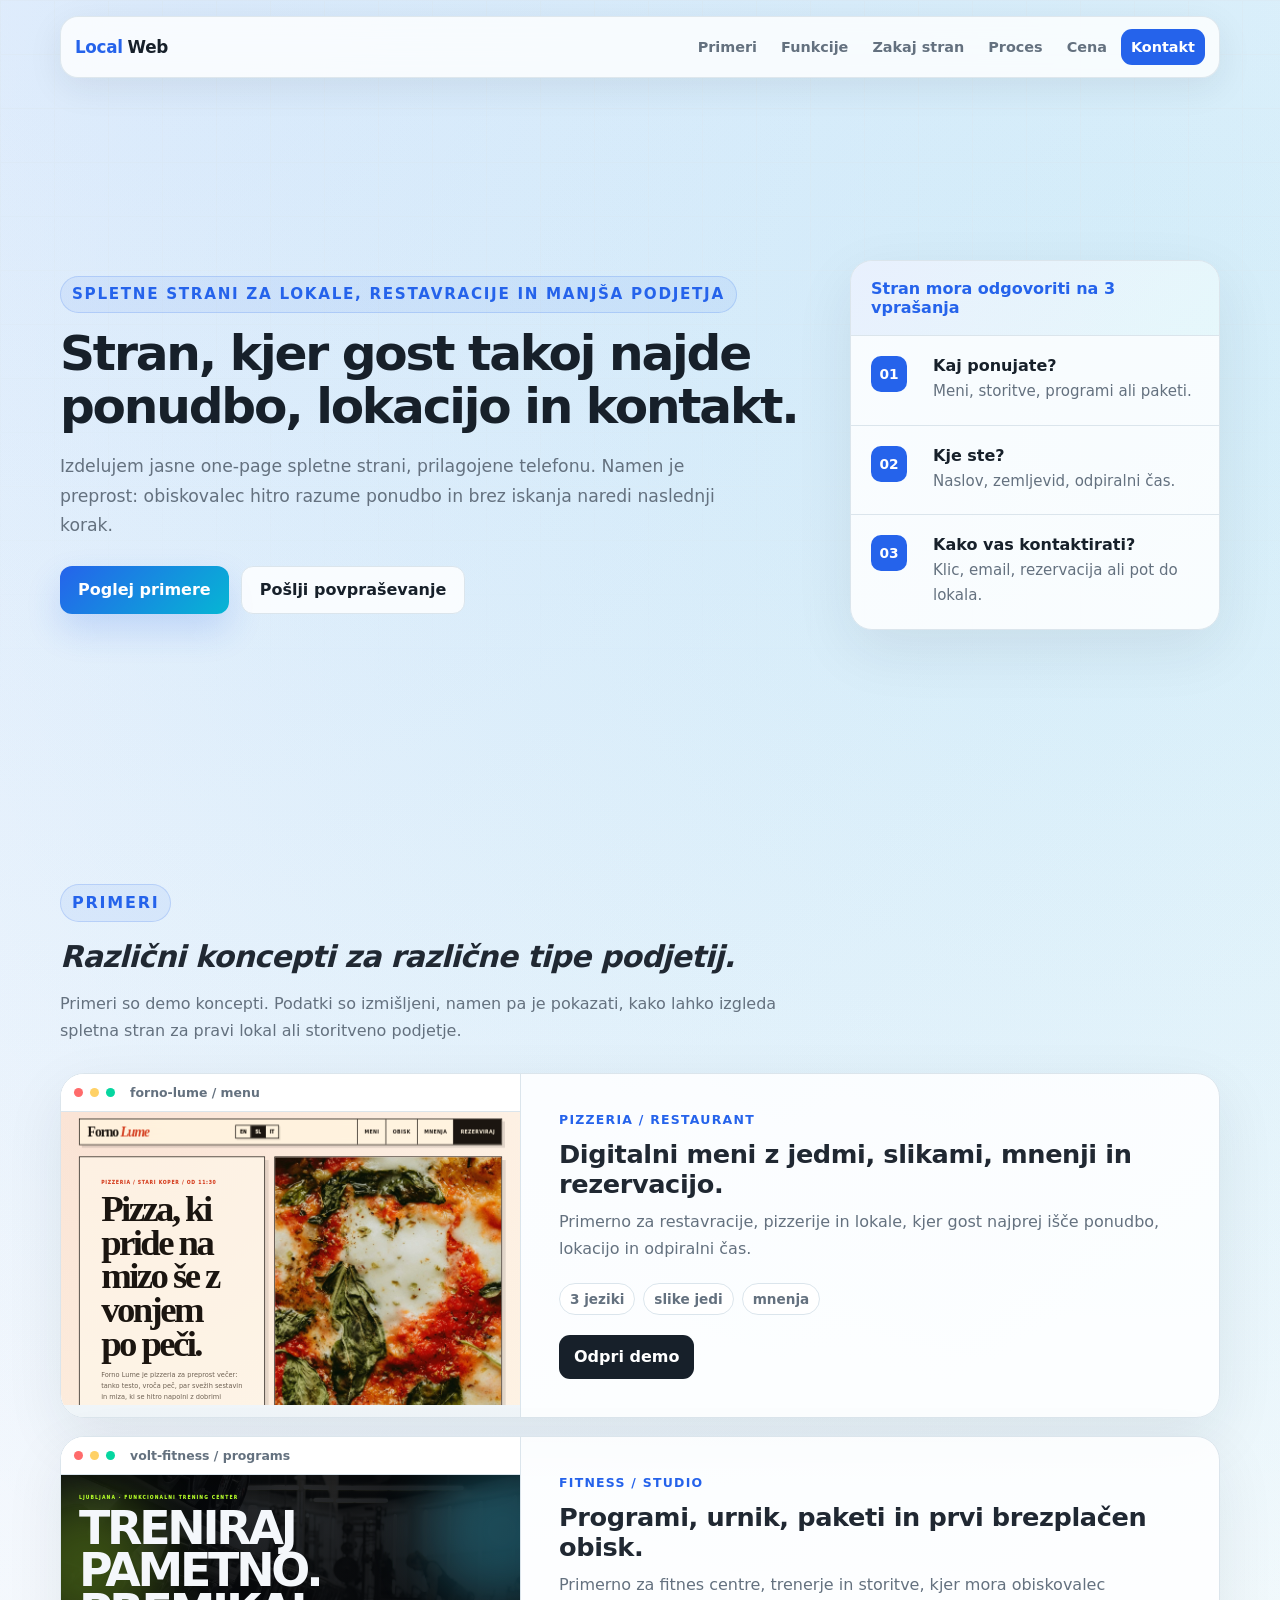
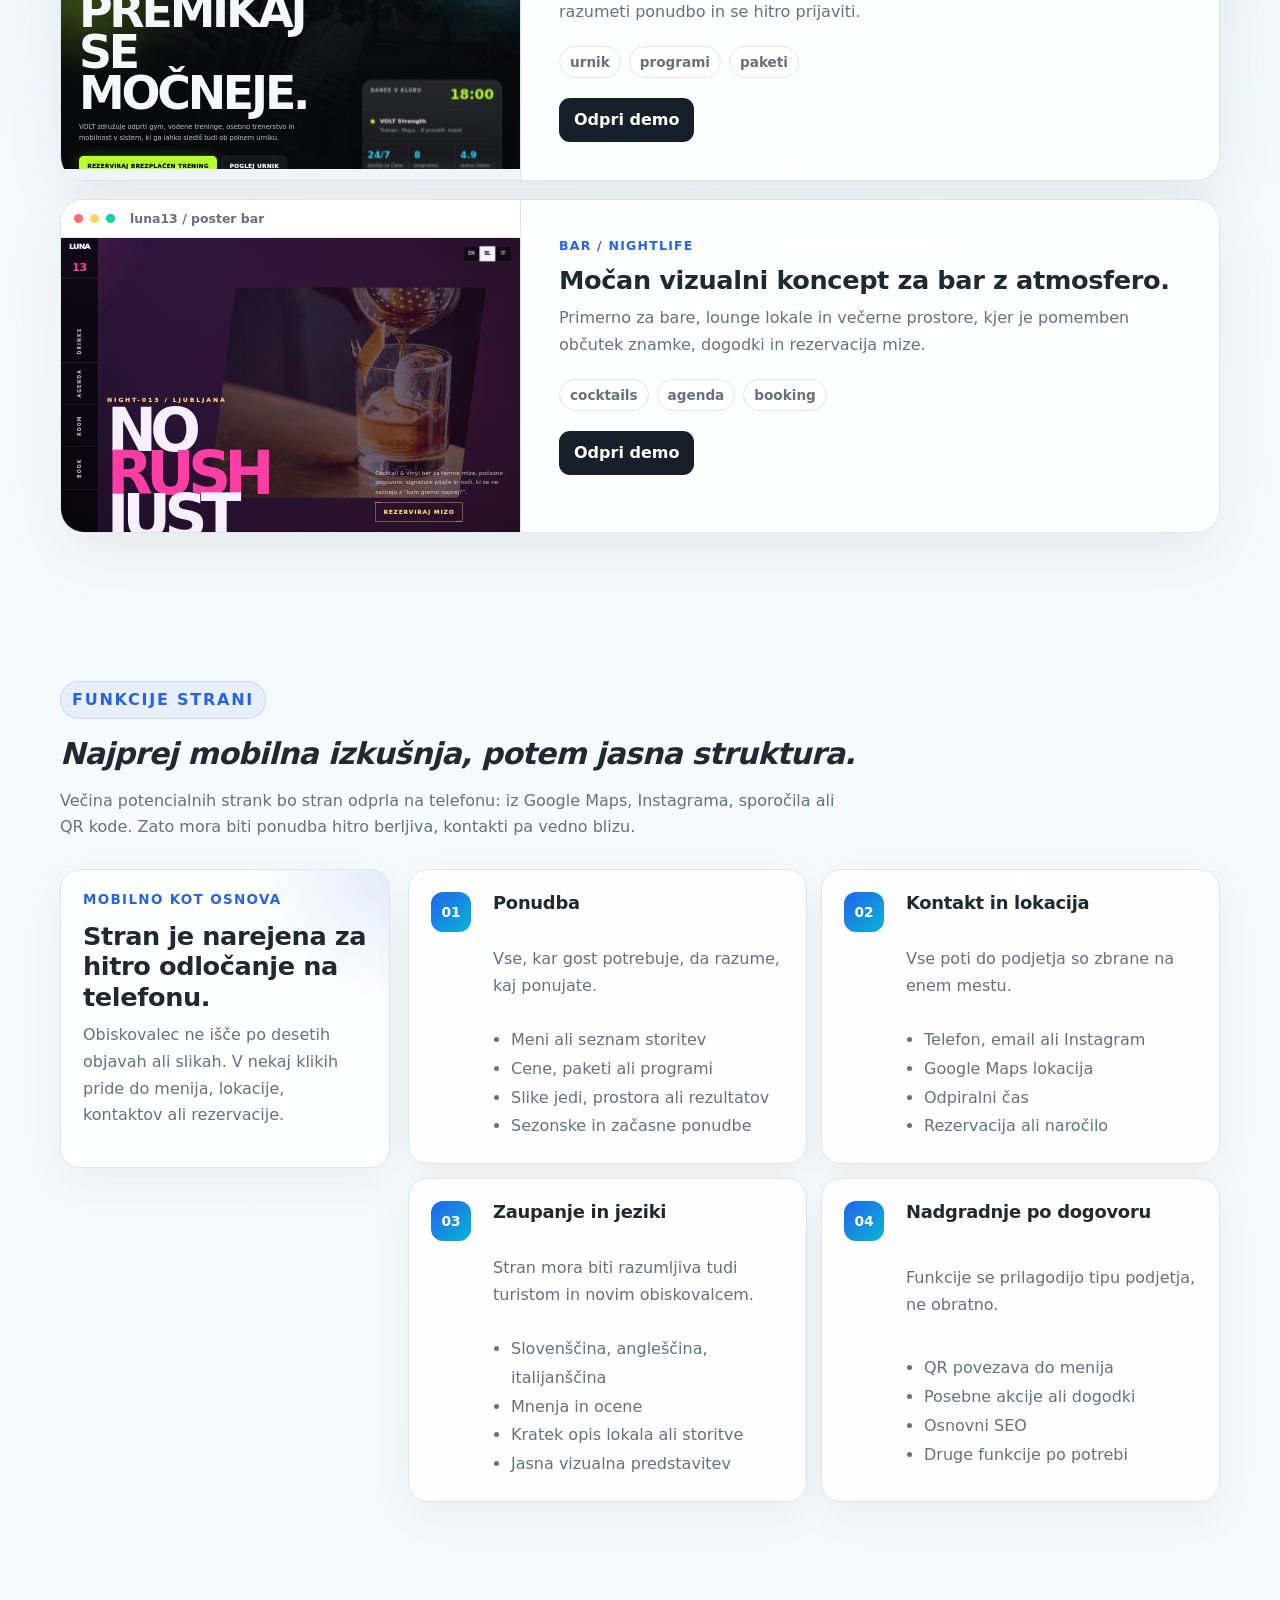
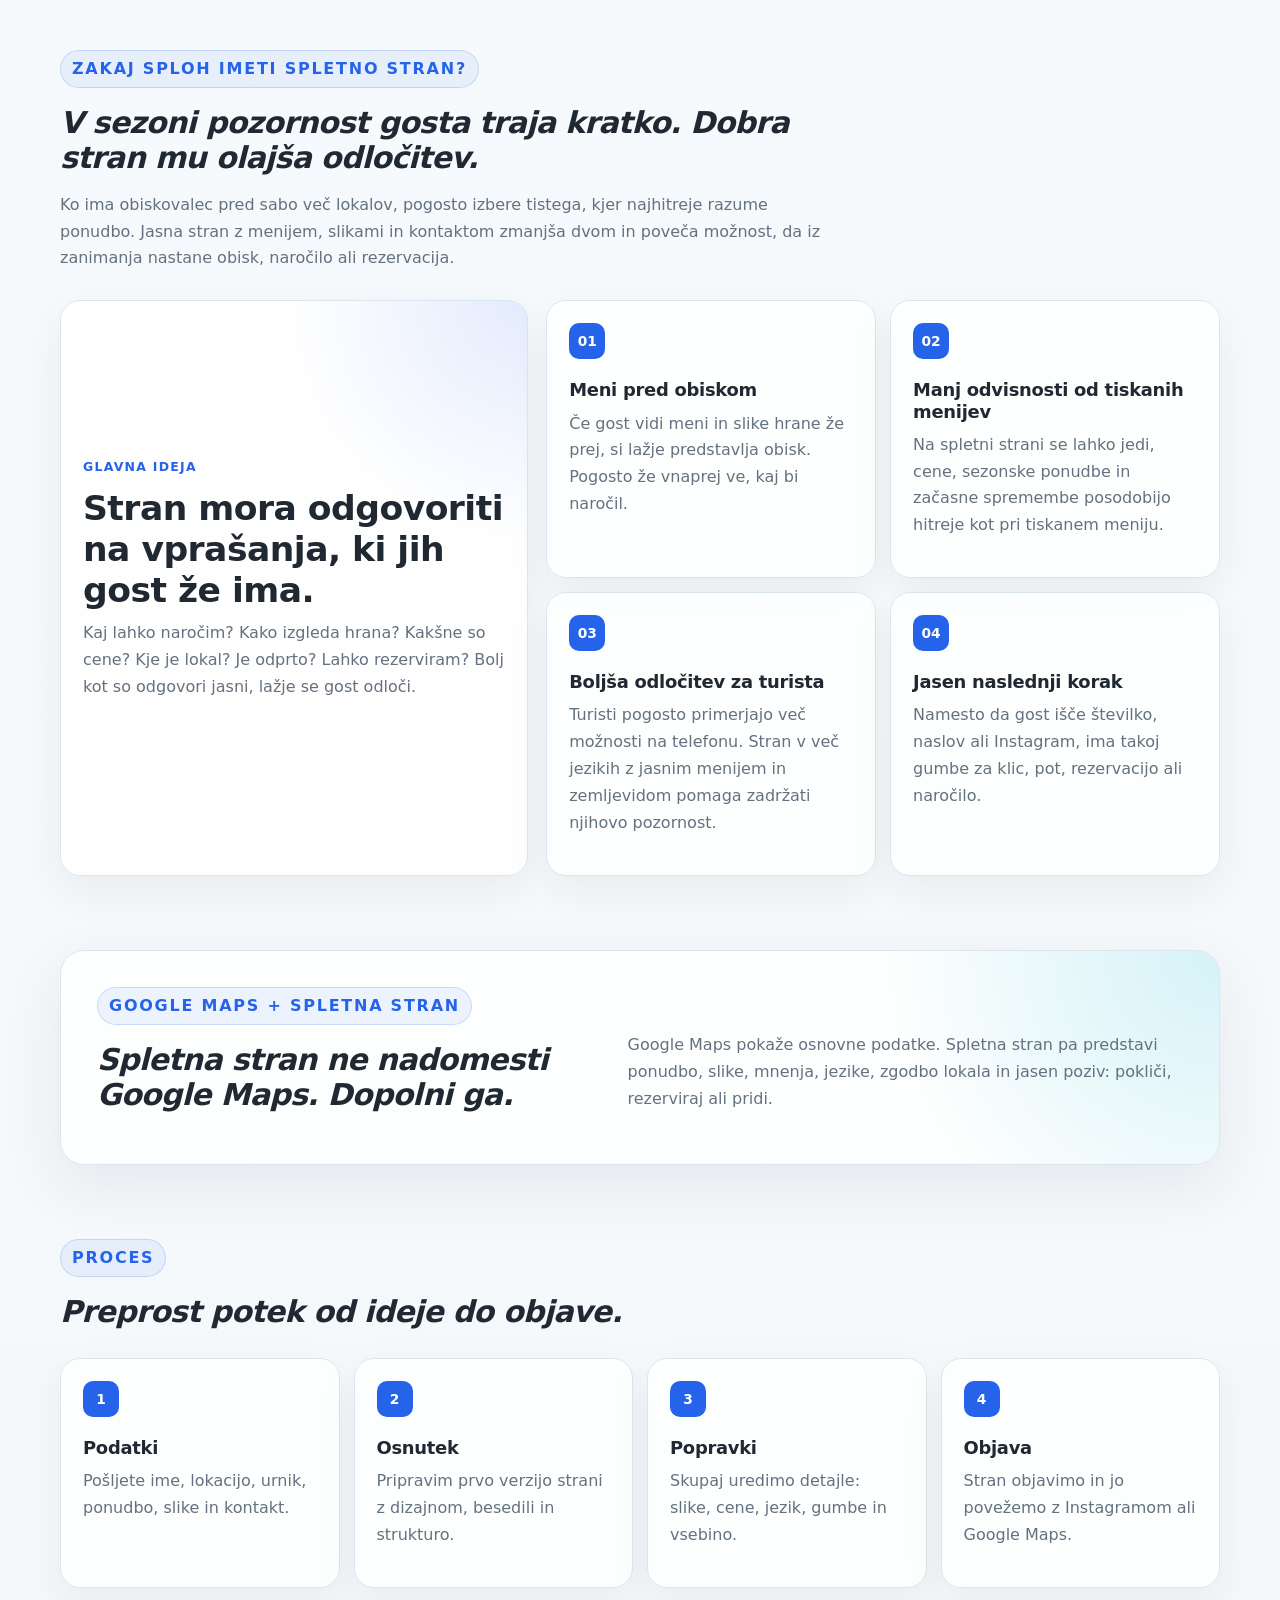
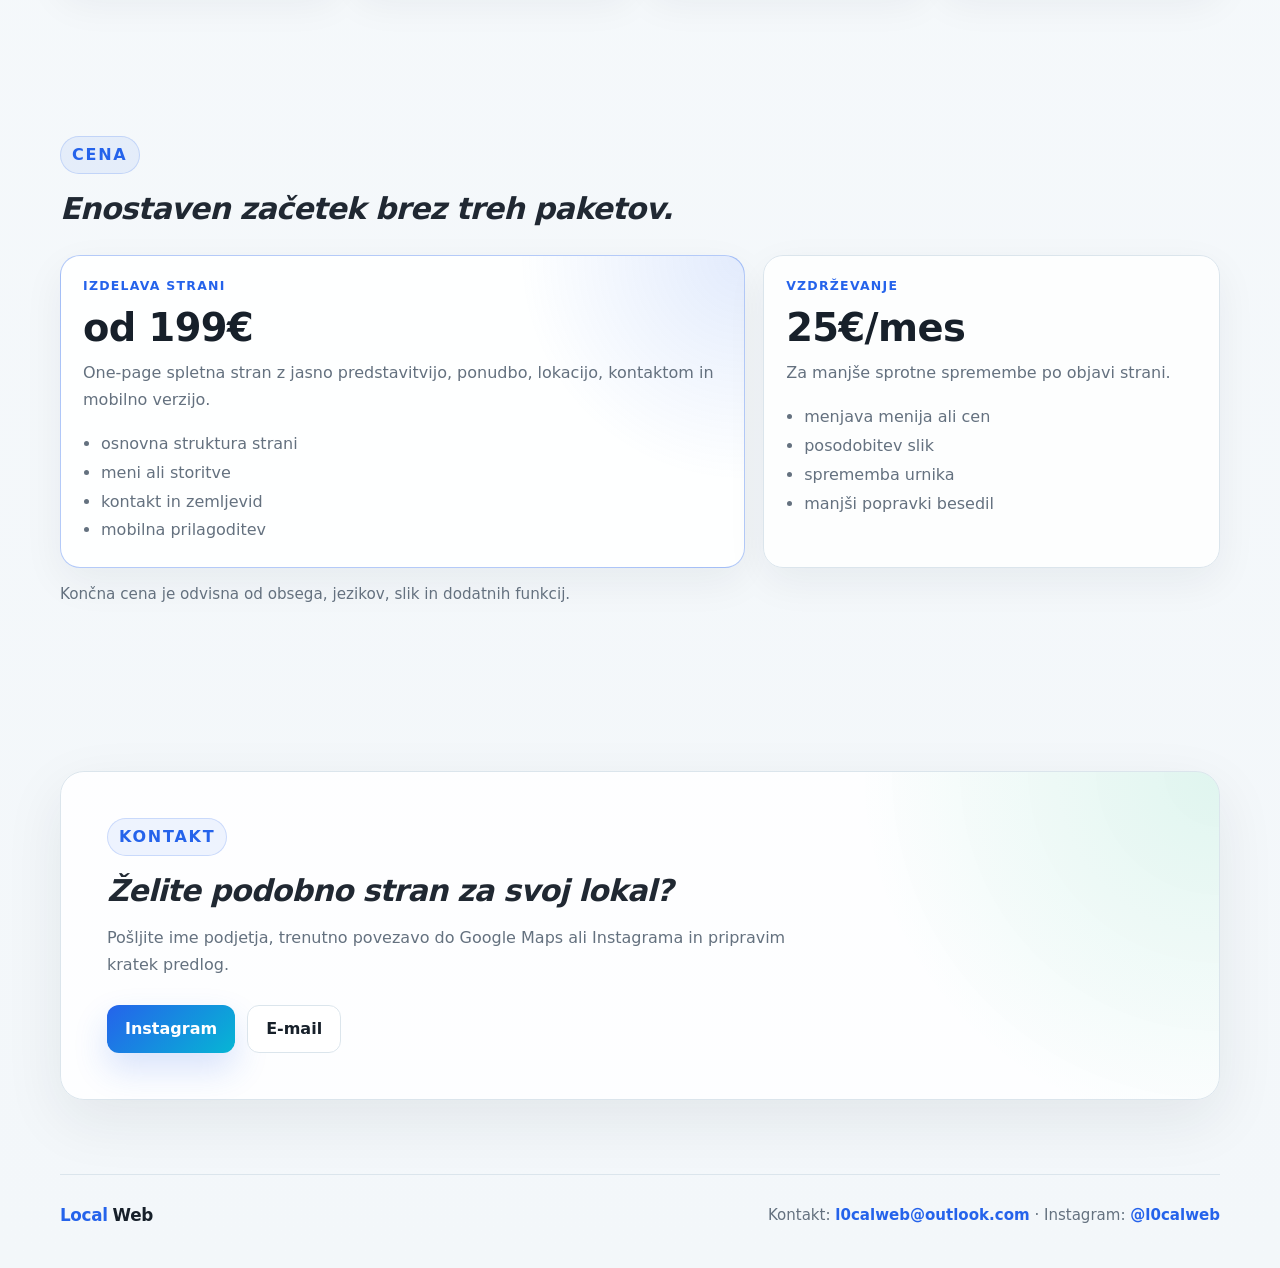
==== index.html @ fd5f601f "Add files via upload" ====
<!DOCTYPE html>
<!-- saved from url=(0113)file:///C:/Users/GANSOR-PC/Downloads/web_portfolio_mobile_preview_fix/web_portfolio_mobile_preview_fix/index.html -->
<html lang="sl"><head><meta http-equiv="Content-Type" content="text/html; charset=UTF-8">
  
  <meta name="viewport" content="width=device-width, initial-scale=1.0">
  <title>Spletne strani za lokale in manjša podjetja</title>
  <meta name="description" content="Jasne, mobilne in moderne spletne strani za lokale, restavracije, fitnes centre in manjša podjetja.">
  <meta name="theme-color" content="#f7fafc">
  <link rel="stylesheet" href="./index_files/styles.css">
</head>
<body>
  <div class="page-grid" aria-hidden="true"></div>

  <header class="header" id="top">
    <a class="logo" href="file:///C:/Users/GANSOR-PC/Downloads/web_portfolio_mobile_preview_fix/web_portfolio_mobile_preview_fix/index.html#top"><span>Local</span><strong>Web</strong></a>
    <button class="nav-toggle" aria-label="Odpri meni" aria-expanded="false"><span></span><span></span></button>
    <nav class="nav">
      <a href="file:///C:/Users/GANSOR-PC/Downloads/web_portfolio_mobile_preview_fix/web_portfolio_mobile_preview_fix/index.html#examples">Primeri</a>
      <a href="file:///C:/Users/GANSOR-PC/Downloads/web_portfolio_mobile_preview_fix/web_portfolio_mobile_preview_fix/index.html#features">Funkcije</a>
      <a href="file:///C:/Users/GANSOR-PC/Downloads/web_portfolio_mobile_preview_fix/web_portfolio_mobile_preview_fix/index.html#why">Zakaj stran</a>
      <a href="file:///C:/Users/GANSOR-PC/Downloads/web_portfolio_mobile_preview_fix/web_portfolio_mobile_preview_fix/index.html#process">Proces</a>
      <a href="file:///C:/Users/GANSOR-PC/Downloads/web_portfolio_mobile_preview_fix/web_portfolio_mobile_preview_fix/index.html#pricing">Cena</a>
      <a class="nav-button" href="file:///C:/Users/GANSOR-PC/Downloads/web_portfolio_mobile_preview_fix/web_portfolio_mobile_preview_fix/index.html#contact">Kontakt</a>
    </nav>
  </header>

  <main>
    <section class="hero section">
      <div class="hero-content reveal visible">
        <p class="label">Spletne strani za lokale, restavracije in manjša podjetja</p>
        <h1>Stran, kjer gost takoj najde ponudbo, lokacijo in kontakt.</h1>
        <p class="lead">Izdelujem jasne one-page spletne strani, prilagojene telefonu. Namen je preprost: obiskovalec hitro razume ponudbo in brez iskanja naredi naslednji korak.</p>
        <div class="hero-actions">
          <a class="button primary" href="file:///C:/Users/GANSOR-PC/Downloads/web_portfolio_mobile_preview_fix/web_portfolio_mobile_preview_fix/index.html#examples">Poglej primere</a>
          <a class="button secondary" href="file:///C:/Users/GANSOR-PC/Downloads/web_portfolio_mobile_preview_fix/web_portfolio_mobile_preview_fix/index.html#contact">Pošlji povpraševanje</a>
        </div>
      </div>

      <aside class="decision-card reveal visible">
        <div class="decision-head"><span>Stran mora odgovoriti na 3 vprašanja</span></div>
        <div class="decision-step"><b>01</b><div><strong>Kaj ponujate?</strong><p>Meni, storitve, programi ali paketi.</p></div></div>
        <div class="decision-step"><b>02</b><div><strong>Kje ste?</strong><p>Naslov, zemljevid, odpiralni čas.</p></div></div>
        <div class="decision-step"><b>03</b><div><strong>Kako vas kontaktirati?</strong><p>Klic, email, rezervacija ali pot do lokala.</p></div></div>
      </aside>
    </section>

    

    <section class="section examples" id="examples">
      <div class="section-heading reveal visible">
        <p class="label">Primeri</p>
        <h2>Različni koncepti za različne tipe podjetij.</h2>
        <p>Primeri so demo koncepti. Podatki so izmišljeni, namen pa je pokazati, kako lahko izgleda spletna stran za pravi lokal ali storitveno podjetje.</p>
      </div>
      <div class="cards">
        <article class="project-card reveal visible">
          <div class="project-preview live-preview">
            <div class="preview-toolbar">
              <span></span><span></span><span></span>
              <small>forno-lume / menu</small>
            </div>
            <div class="preview-canvas" data-preview-offset="0" style="--preview-scale: 0.35859375; --preview-height: 293.76px; --preview-offset: 0px;">
              <iframe src="./index_files/index.html" title="Forno Lume preview" loading="lazy"></iframe>
            </div>
            <a class="preview-open" href="file:///C:/Users/GANSOR-PC/Downloads/web_portfolio_mobile_preview_fix/web_portfolio_mobile_preview_fix/forno-lume/index.html" target="_blank" rel="noreferrer" aria-label="Odpri Forno Lume demo"></a>
          </div>
          <div class="project-body"><span class="project-type">Pizzeria / restaurant</span><h3>Digitalni meni z jedmi, slikami, mnenji in rezervacijo.</h3><p>Primerno za restavracije, pizzerije in lokale, kjer gost najprej išče ponudbo, lokacijo in odpiralni čas.</p><div class="chips"><span>3 jeziki</span><span>slike jedi</span><span>mnenja</span></div><a href="file:///C:/Users/GANSOR-PC/Downloads/web_portfolio_mobile_preview_fix/web_portfolio_mobile_preview_fix/forno-lume/index.html" target="_blank" rel="noreferrer">Odpri demo</a></div>
        </article>
        <article class="project-card reveal visible">
          <div class="project-preview live-preview">
            <div class="preview-toolbar">
              <span></span><span></span><span></span>
              <small>volt-fitness / programs</small>
            </div>
            <div class="preview-canvas" data-preview-offset="-34" style="--preview-scale: 0.35859375; --preview-height: 293.76px; --preview-offset: -34px;">
              <iframe src="./index_files/index(1).html" title="VOLT Fitness preview" loading="lazy"></iframe>
            </div>
            <a class="preview-open" href="file:///C:/Users/GANSOR-PC/Downloads/web_portfolio_mobile_preview_fix/web_portfolio_mobile_preview_fix/volt-fitness/index.html" target="_blank" rel="noreferrer" aria-label="Odpri VOLT Fitness demo"></a>
          </div>
          <div class="project-body"><span class="project-type">Fitness / studio</span><h3>Programi, urnik, paketi in prvi brezplačen obisk.</h3><p>Primerno za fitnes centre, trenerje in storitve, kjer mora obiskovalec razumeti ponudbo in se hitro prijaviti.</p><div class="chips"><span>urnik</span><span>programi</span><span>paketi</span></div><a href="file:///C:/Users/GANSOR-PC/Downloads/web_portfolio_mobile_preview_fix/web_portfolio_mobile_preview_fix/volt-fitness/index.html" target="_blank" rel="noreferrer">Odpri demo</a></div>
        </article>
        <article class="project-card reveal visible">
          <div class="project-preview live-preview">
            <div class="preview-toolbar">
              <span></span><span></span><span></span>
              <small>luna13 / poster bar</small>
            </div>
            <div class="preview-canvas" data-preview-offset="0" style="--preview-scale: 0.35859375; --preview-height: 293.76px; --preview-offset: 0px;">
              <iframe src="./index_files/index(2).html" title="LUNA 13 preview" loading="lazy"></iframe>
            </div>
            <a class="preview-open" href="file:///C:/Users/GANSOR-PC/Downloads/web_portfolio_mobile_preview_fix/web_portfolio_mobile_preview_fix/luna13/index.html" target="_blank" rel="noreferrer" aria-label="Odpri LUNA 13 demo"></a>
          </div>
          <div class="project-body"><span class="project-type">Bar / nightlife</span><h3>Močan vizualni koncept za bar z atmosfero.</h3><p>Primerno za bare, lounge lokale in večerne prostore, kjer je pomemben občutek znamke, dogodki in rezervacija mize.</p><div class="chips"><span>cocktails</span><span>agenda</span><span>booking</span></div><a href="file:///C:/Users/GANSOR-PC/Downloads/web_portfolio_mobile_preview_fix/web_portfolio_mobile_preview_fix/luna13/index.html" target="_blank" rel="noreferrer">Odpri demo</a></div>
        </article>
      </div>
    </section>

    <section class="section features" id="features">
      <div class="section-heading reveal visible">
        <p class="label">Funkcije strani</p>
        <h2>Najprej mobilna izkušnja, potem jasna struktura.</h2>
        <p>Večina potencialnih strank bo stran odprla na telefonu: iz Google Maps, Instagrama, sporočila ali QR kode. Zato mora biti ponudba hitro berljiva, kontakti pa vedno blizu.</p>
      </div>

      <div class="feature-system">
        <article class="feature-intro reveal visible">
          <span>Mobilno kot osnova</span>
          <h3>Stran je narejena za hitro odločanje na telefonu.</h3>
          <p>Obiskovalec ne išče po desetih objavah ali slikah. V nekaj klikih pride do menija, lokacije, kontaktov ali rezervacije.</p>
        </article>

        <div class="feature-groups">
          <article class="feature-group reveal visible">
            <div class="feature-icon">01</div>
            <h3>Ponudba</h3>
            <p>Vse, kar gost potrebuje, da razume, kaj ponujate.</p>
            <ul>
              <li>Meni ali seznam storitev</li>
              <li>Cene, paketi ali programi</li>
              <li>Slike jedi, prostora ali rezultatov</li>
              <li>Sezonske in začasne ponudbe</li>
            </ul>
          </article>

          <article class="feature-group reveal visible">
            <div class="feature-icon">02</div>
            <h3>Kontakt in lokacija</h3>
            <p>Vse poti do podjetja so zbrane na enem mestu.</p>
            <ul>
              <li>Telefon, email ali Instagram</li>
              <li>Google Maps lokacija</li>
              <li>Odpiralni čas</li>
              <li>Rezervacija ali naročilo</li>
            </ul>
          </article>

          <article class="feature-group reveal visible">
            <div class="feature-icon">03</div>
            <h3>Zaupanje in jeziki</h3>
            <p>Stran mora biti razumljiva tudi turistom in novim obiskovalcem.</p>
            <ul>
              <li>Slovenščina, angleščina, italijanščina</li>
              <li>Mnenja in ocene</li>
              <li>Kratek opis lokala ali storitve</li>
              <li>Jasna vizualna predstavitev</li>
            </ul>
          </article>

          <article class="feature-group reveal visible">
            <div class="feature-icon">04</div>
            <h3>Nadgradnje po dogovoru</h3>
            <p>Funkcije se prilagodijo tipu podjetja, ne obratno.</p>
            <ul>
              <li>QR povezava do menija</li>
              <li>Posebne akcije ali dogodki</li>
              <li>Osnovni SEO</li>
              <li>Druge funkcije po potrebi</li>
            </ul>
          </article>
        </div>
      </div>
    </section>

    <section class="section why" id="why">
      <div class="section-heading reveal visible">
        <p class="label">Zakaj sploh imeti spletno stran?</p>
        <h2>V sezoni pozornost gosta traja kratko. Dobra stran mu olajša odločitev.</h2>
        <p>Ko ima obiskovalec pred sabo več lokalov, pogosto izbere tistega, kjer najhitreje razume ponudbo. Jasna stran z menijem, slikami in kontaktom zmanjša dvom in poveča možnost, da iz zanimanja nastane obisk, naročilo ali rezervacija.</p>
      </div>
      <div class="why-layout">
        <article class="why-main reveal visible"><span>Glavna ideja</span><h3>Stran mora odgovoriti na vprašanja, ki jih gost že ima.</h3><p>Kaj lahko naročim? Kako izgleda hrana? Kakšne so cene? Kje je lokal? Je odprto? Lahko rezerviram? Bolj kot so odgovori jasni, lažje se gost odloči.</p></article>
        <div class="why-points">
          <article class="reveal visible"><strong>01</strong><h3>Meni pred obiskom</h3><p>Če gost vidi meni in slike hrane že prej, si lažje predstavlja obisk. Pogosto že vnaprej ve, kaj bi naročil.</p></article>
          <article class="reveal visible"><strong>02</strong><h3>Manj odvisnosti od tiskanih menijev</h3><p>Na spletni strani se lahko jedi, cene, sezonske ponudbe in začasne spremembe posodobijo hitreje kot pri tiskanem meniju.</p></article>
          <article class="reveal visible"><strong>03</strong><h3>Boljša odločitev za turista</h3><p>Turisti pogosto primerjajo več možnosti na telefonu. Stran v več jezikih z jasnim menijem in zemljevidom pomaga zadržati njihovo pozornost.</p></article>
          <article class="reveal visible"><strong>04</strong><h3>Jasen naslednji korak</h3><p>Namesto da gost išče številko, naslov ali Instagram, ima takoj gumbe za klic, pot, rezervacijo ali naročilo.</p></article>
        </div>
      </div>
    </section>

    <section class="section compare reveal visible">
      <div><p class="label">Google Maps + spletna stran</p><h2>Spletna stran ne nadomesti Google Maps. Dopolni ga.</h2></div>
      <p>Google Maps pokaže osnovne podatke. Spletna stran pa predstavi ponudbo, slike, mnenja, jezike, zgodbo lokala in jasen poziv: pokliči, rezerviraj ali pridi.</p>
    </section>

    <section class="section process" id="process">
      <div class="section-heading reveal visible"><p class="label">Proces</p><h2>Preprost potek od ideje do objave.</h2></div>
      <div class="timeline">
        <div class="reveal visible"><strong>1</strong><h3>Podatki</h3><p>Pošljete ime, lokacijo, urnik, ponudbo, slike in kontakt.</p></div>
        <div class="reveal visible"><strong>2</strong><h3>Osnutek</h3><p>Pripravim prvo verzijo strani z dizajnom, besedili in strukturo.</p></div>
        <div class="reveal visible"><strong>3</strong><h3>Popravki</h3><p>Skupaj uredimo detajle: slike, cene, jezik, gumbe in vsebino.</p></div>
        <div class="reveal visible"><strong>4</strong><h3>Objava</h3><p>Stran objavimo in jo povežemo z Instagramom ali Google Maps.</p></div>
      </div>
    </section>

    <section class="section pricing" id="pricing">
      <div class="section-heading reveal visible"><p class="label">Cena</p><h2>Enostaven začetek brez treh paketov.</h2></div>
      <div class="pricing-grid pricing-two">
        <article class="featured reveal visible">
          <span>Izdelava strani</span>
          <h3>od 199€</h3>
          <p>One-page spletna stran z jasno predstavitvijo, ponudbo, lokacijo, kontaktom in mobilno verzijo.</p>
          <ul><li>osnovna struktura strani</li><li>meni ali storitve</li><li>kontakt in zemljevid</li><li>mobilna prilagoditev</li></ul>
        </article>
        <article class="reveal visible">
          <span>Vzdrževanje</span>
          <h3>25€/mes</h3>
          <p>Za manjše sprotne spremembe po objavi strani.</p>
          <ul><li>menjava menija ali cen</li><li>posodobitev slik</li><li>sprememba urnika</li><li>manjši popravki besedil</li></ul>
        </article>
      </div>
      <p class="note reveal visible">Končna cena je odvisna od obsega, jezikov, slik in dodatnih funkcij.</p>
    </section>

    <section class="section contact" id="contact">
      <div class="contact-box reveal visible">
        <p class="label">Kontakt</p>
        <h2>Želite podobno stran za svoj lokal?</h2>
        <p>Pošljite ime podjetja, trenutno povezavo do Google Maps ali Instagrama in pripravim kratek predlog.</p>
        <div class="contact-actions">
          <a class="button primary" href="https://www.instagram.com/l0calweb/" target="_blank" rel="noreferrer">Instagram</a>
          <a class="button secondary" href="mailto:l0calweb@outlook.com">E-mail</a>
        </div>
      </div>
    </section>
  </main>

  <footer class="footer section">
    <a class="logo" href="file:///C:/Users/GANSOR-PC/Downloads/web_portfolio_mobile_preview_fix/web_portfolio_mobile_preview_fix/index.html#top"><span>Local</span><strong>Web</strong></a>
    <p>Kontakt: <a href="mailto:l0calweb@outlook.com">l0calweb@outlook.com</a> · Instagram: <a href="https://www.instagram.com/l0calweb/" target="_blank" rel="noreferrer">@l0calweb</a></p>
  </footer>

  <script src="./index_files/script.js"></script>


</body></html>
---- index_files/styles.css ----
:root{--bg:#f7fafc;--surface:#fff;--surface-2:#eef4f8;--text:#17202a;--muted:#64717f;--line:#dbe5ec;--blue:#2563eb;--cyan:#06b6d4;--green:#10b981;--shadow:0 20px 60px rgba(22,36,50,.08);--max:1160px;--page:min(calc(100% - 40px),var(--max))}*{box-sizing:border-box}html{scroll-behavior:smooth;overflow-x:hidden}body{margin:0;color:var(--text);background:radial-gradient(circle at 15% 0%,rgba(37,99,235,.10),transparent 32%),radial-gradient(circle at 90% 6%,rgba(6,182,212,.12),transparent 28%),linear-gradient(180deg,#f9fcff 0%,var(--bg) 48%,#f3f7fa 100%);font-family:Inter,ui-sans-serif,system-ui,-apple-system,BlinkMacSystemFont,"Segoe UI",sans-serif;overflow-x:hidden}body.menu-open{overflow:hidden}a{color:inherit;text-decoration:none}button{font:inherit}.page-grid{position:fixed;inset:0;z-index:-2;opacity:.34;pointer-events:none;background-image:linear-gradient(var(--line) 1px,transparent 1px),linear-gradient(90deg,var(--line) 1px,transparent 1px);background-size:54px 54px;mask-image:linear-gradient(180deg,#000,transparent 78%)}.section{width:var(--page);margin-inline:auto}.header{position:fixed;z-index:50;top:16px;left:50%;width:var(--page);transform:translateX(-50%);display:grid;grid-template-columns:auto 1fr;gap:20px;align-items:center;padding:12px 14px;border:1px solid rgba(219,229,236,.9);border-radius:18px;background:rgba(255,255,255,.80);backdrop-filter:blur(18px);box-shadow:0 10px 35px rgba(22,36,50,.08)}.logo{display:inline-flex;align-items:center;gap:5px;font-size:1.05rem;font-weight:800;letter-spacing:-.02em}.logo span{color:var(--blue)}.logo strong{color:var(--text)}.nav{justify-self:end;display:flex;align-items:center;gap:4px}.nav a{padding:10px 10px;border-radius:11px;color:var(--muted);font-size:.9rem;font-weight:650;transition:.18s ease}.nav a:hover{color:var(--text);background:var(--surface-2)}.nav .nav-button{color:#fff;background:var(--blue)}.nav-toggle{display:none}.hero{min-height:90svh;display:grid;grid-template-columns:minmax(0,1fr) 370px;gap:30px;align-items:center;padding:126px 0 46px}.label{margin:0 0 14px;color:var(--blue);font-size:.77rem;font-weight:800;letter-spacing:.12em;text-transform:uppercase}h1,h2,h3,p{margin-top:0}h1{max-width:780px;margin-bottom:20px;font-size:clamp(2.25rem,4.1vw,4.25rem);line-height:1.05;letter-spacing:-.052em}h2{max-width:800px;margin-bottom:16px;font-size:clamp(1.9rem,3vw,3rem);line-height:1.08;letter-spacing:-.04em}h3{margin-bottom:10px;font-size:1.2rem;line-height:1.18;letter-spacing:-.025em}p{color:var(--muted);line-height:1.68}.lead{max-width:660px;font-size:1.08rem}.hero-actions,.contact-actions{display:flex;flex-wrap:wrap;gap:12px;margin-top:26px}.button{min-height:48px;display:inline-flex;align-items:center;justify-content:center;padding:0 18px;border-radius:12px;font-weight:750;transition:.18s ease}.button:hover{transform:translateY(-2px)}.primary{color:#fff;background:linear-gradient(135deg,var(--blue),var(--cyan));box-shadow:0 16px 34px rgba(37,99,235,.18)}.secondary{color:var(--text);border:1px solid var(--line);background:rgba(255,255,255,.82)}.decision-card{overflow:hidden;border:1px solid var(--line);border-radius:22px;background:rgba(255,255,255,.84);box-shadow:var(--shadow)}.decision-head{padding:18px 20px;border-bottom:1px solid var(--line);background:linear-gradient(135deg,rgba(37,99,235,.08),rgba(6,182,212,.08))}.decision-head span{color:var(--text);font-weight:780}.decision-step{display:grid;grid-template-columns:48px 1fr;gap:14px;padding:20px;border-bottom:1px solid var(--line)}.decision-step:last-child{border-bottom:0}.decision-step b,.why-points strong,.timeline strong{display:grid;place-items:center;width:36px;height:36px;border-radius:10px;color:#fff;background:var(--blue);font-size:.86rem}.decision-step strong{display:block;margin-bottom:4px}.decision-step p{margin:0;font-size:.94rem}.quick-intent{display:grid;grid-template-columns:repeat(3,1fr);margin-bottom:44px;overflow:hidden;border:1px solid var(--line);border-radius:22px;background:rgba(255,255,255,.78);box-shadow:var(--shadow)}.quick-intent div{padding:22px;border-right:1px solid var(--line)}.quick-intent div:last-child{border-right:0}.quick-intent span{display:block;margin-bottom:7px;color:var(--blue);font-size:.78rem;font-weight:800;letter-spacing:.08em;text-transform:uppercase}.quick-intent strong{font-size:1.05rem}.examples,.features,.why,.process,.pricing,.contact{padding:74px 0}.section-heading{max-width:870px;margin-bottom:28px}.section-heading p{max-width:780px}.cards{display:grid;gap:18px}.project-card{display:grid;grid-template-columns:360px minmax(0,1fr);overflow:hidden;border:1px solid var(--line);border-radius:24px;background:rgba(255,255,255,.84);box-shadow:var(--shadow);transition:transform .18s ease,box-shadow .18s ease}.project-card:hover{transform:translateY(-3px);box-shadow:0 26px 70px rgba(22,36,50,.12)}.project-preview{min-height:300px;position:relative;padding:22px;color:#fff;background:#111}.mini-window{display:flex;gap:7px;margin-bottom:84px}.mini-window span{width:10px;height:10px;border-radius:50%;background:rgba(255,255,255,.78)}.project-preview p{color:rgba(255,255,255,.74);font-size:.83rem;font-weight:700;letter-spacing:.08em;text-transform:uppercase}.project-preview h3{position:absolute;left:22px;right:22px;bottom:22px;color:#fff;font-size:2.1rem}.pizzeria{background:linear-gradient(135deg,rgba(214,67,37,.9),rgba(27,21,16,.92)),repeating-linear-gradient(90deg,rgba(255,255,255,.15) 0 1px,transparent 1px 34px)}.fitness{background:radial-gradient(circle at 80% 15%,rgba(183,255,42,.36),transparent 28%),linear-gradient(135deg,#0b0d10,#1b2430)}.bar{background:radial-gradient(circle at 85% 10%,rgba(255,62,165,.38),transparent 30%),linear-gradient(135deg,#09070f,#251235)}.project-body{padding:clamp(24px,4vw,38px)}.project-type,.pricing-grid article>span{display:block;margin-bottom:12px;color:var(--blue);font-size:.78rem;font-weight:800;letter-spacing:.10em;text-transform:uppercase}.project-body h3{max-width:640px;font-size:clamp(1.45rem,2.4vw,2.15rem)}.chips{display:flex;flex-wrap:wrap;gap:8px;margin:20px 0}.chips span{padding:7px 10px;border:1px solid var(--line);border-radius:999px;color:var(--muted);background:#fff;font-size:.85rem;font-weight:650}.project-body a{display:inline-flex;align-items:center;min-height:44px;padding:0 15px;border-radius:11px;color:#fff;background:var(--text);font-weight:750}.bubble-field{min-height:430px;display:flex;flex-wrap:wrap;align-content:center;align-items:center;justify-content:center;gap:14px;padding:clamp(22px,4vw,42px);border:1px solid var(--line);border-radius:28px;background:radial-gradient(circle at 18% 20%,rgba(37,99,235,.11),transparent 32%),radial-gradient(circle at 85% 70%,rgba(6,182,212,.12),transparent 32%),rgba(255,255,255,.72);box-shadow:var(--shadow)}.bubble{display:inline-flex;flex-direction:column;justify-content:center;min-height:70px;padding:16px 20px;border:1px solid rgba(37,99,235,.16);border-radius:999px;color:var(--text);background:rgba(255,255,255,.86);box-shadow:0 14px 34px rgba(22,36,50,.07);font-weight:760;text-align:center;animation:floatSoft 5.5s ease-in-out infinite}.bubble:nth-child(2n){animation-delay:-1.8s}.bubble:nth-child(3n){animation-delay:-3.2s}.bubble small{margin-top:3px;color:var(--muted);font-weight:620}.bubble.big{min-height:104px;padding-inline:28px;font-size:1.05rem}.bubble.wide{padding-inline:34px}.bubble.accent{color:#fff;background:linear-gradient(135deg,var(--blue),var(--cyan));border-color:transparent}.muted-bubble{background:var(--surface-2)}@keyframes floatSoft{0%,100%{transform:translateY(0)}50%{transform:translateY(-7px)}}.why-layout{display:grid;grid-template-columns:.82fr 1.18fr;gap:18px}.why-main,.why-points article,.timeline div,.pricing-grid article{padding:22px;border:1px solid var(--line);border-radius:20px;background:rgba(255,255,255,.80);box-shadow:0 14px 42px rgba(22,36,50,.06)}.why-main{display:flex;flex-direction:column;justify-content:center;min-height:360px;background:radial-gradient(circle at 100% 0,rgba(37,99,235,.12),transparent 32%),rgba(255,255,255,.84)}.why-main span{display:block;margin-bottom:14px;color:var(--blue);font-size:.78rem;font-weight:800;letter-spacing:.10em;text-transform:uppercase}.why-main h3{font-size:clamp(1.55rem,2.7vw,2.45rem)}.why-points{display:grid;grid-template-columns:repeat(2,1fr);gap:14px}.why-points strong,.timeline strong{margin-bottom:20px}.compare{display:grid;grid-template-columns:.95fr 1.05fr;gap:28px;align-items:end;padding:36px;border:1px solid var(--line);border-radius:24px;background:radial-gradient(circle at 100% 0,rgba(6,182,212,.16),transparent 28%),rgba(255,255,255,.78);box-shadow:var(--shadow)}.timeline{display:grid;grid-template-columns:repeat(4,1fr);gap:14px}.pricing-grid{display:grid;grid-template-columns:repeat(3,1fr);gap:18px}.pricing-grid article{min-height:240px}.pricing-grid h3{color:var(--text);font-size:2.2rem}.pricing-grid .featured{border-color:rgba(37,99,235,.34);background:radial-gradient(circle at 100% 0,rgba(37,99,235,.13),transparent 30%),rgba(255,255,255,.9)}.note{margin-top:14px;font-size:.95rem}.contact-box{padding:clamp(28px,5vw,46px);border:1px solid var(--line);border-radius:24px;background:radial-gradient(circle at 100% 0,rgba(16,185,129,.13),transparent 30%),rgba(255,255,255,.84);box-shadow:var(--shadow)}.contact-box p{max-width:680px}.footer{display:flex;justify-content:space-between;gap:20px;padding:28px 0 40px;border-top:1px solid var(--line)}.footer p{margin:0;max-width:580px;text-align:right;font-size:.94rem}.reveal{opacity:0;transform:translateY(16px);transition:opacity .55s ease,transform .55s ease}.reveal.visible{opacity:1;transform:translateY(0)}@media(max-width:1060px){.nav a{padding:10px 8px;font-size:.84rem}}@media(max-width:980px){.header{grid-template-columns:1fr auto}.nav-toggle{display:grid;place-items:center;width:44px;height:44px;border:1px solid var(--line);border-radius:12px;background:#fff;cursor:pointer}.nav-toggle span{display:block;width:18px;height:2px;margin:3px 0;background:var(--text);transition:.18s ease}.nav-toggle[aria-expanded=true] span:first-child{transform:translateY(4px) rotate(45deg)}.nav-toggle[aria-expanded=true] span:last-child{transform:translateY(-4px) rotate(-45deg)}.nav{position:fixed;top:76px;left:0;right:0;width:var(--page);margin:0 auto;display:none;flex-direction:column;align-items:stretch;padding:10px;border:1px solid var(--line);border-radius:18px;background:rgba(255,255,255,.96);box-shadow:var(--shadow)}.nav.open{display:flex}.nav a{padding:14px;font-size:.95rem}.hero,.project-card,.why-layout,.compare,.timeline,.pricing-grid{grid-template-columns:1fr}.hero{min-height:auto;padding-top:126px}.quick-intent{grid-template-columns:1fr}.quick-intent div{border-right:0;border-bottom:1px solid var(--line)}.quick-intent div:last-child{border-bottom:0}.why-points{grid-template-columns:1fr}}@media(max-width:640px){:root{--page:min(calc(100% - 24px),var(--max))}.header{top:10px;border-radius:16px}h1{font-size:clamp(2.1rem,10vw,3.45rem)}h2{font-size:clamp(1.85rem,8.6vw,2.8rem)}.lead{font-size:1rem}.hero-actions .button,.contact-actions .button{width:100%}.examples,.features,.why,.process,.pricing,.contact{padding:62px 0}.project-preview{min-height:250px}.bubble-field{min-height:auto;justify-content:flex-start;padding:18px}.bubble,.bubble.big,.bubble.wide{width:100%;min-height:auto;border-radius:18px;padding:15px 16px;animation:none}.compare{padding:24px}.footer{flex-direction:column}.footer p{text-align:left}}@media(prefers-reduced-motion:reduce){*,*::before,*::after{scroll-behavior:auto!important;animation:none!important;transition:none!important}}


/* Structured version updates */
.label{width:fit-content;padding:8px 11px;border:1px solid rgba(37,99,235,.18);border-radius:999px;background:rgba(37,99,235,.07);font-size:.95rem;font-weight:900;letter-spacing:.11em;line-height:1.25}.section-heading .label,.compare .label,.contact-box .label{margin-bottom:18px;font-size:1rem}h1{font-size:clamp(2.1rem,3.8vw,4rem);line-height:1.08;letter-spacing:-.045em}h2{color:#202832;font-size:clamp(1.55rem,2.35vw,2.45rem);font-style:italic;font-weight:720;line-height:1.16;letter-spacing:-.025em}h3{color:#202832;font-size:1.12rem;letter-spacing:-.015em}.decision-head span{color:var(--blue);font-weight:850}.project-body h3{font-size:clamp(1.35rem,2vw,1.9rem)}.bubble-field{display:none}.feature-system{display:grid;grid-template-columns:330px 1fr;gap:18px;align-items:start}.feature-intro,.feature-group{padding:22px;border:1px solid var(--line);border-radius:20px;background:rgba(255,255,255,.82);box-shadow:0 14px 42px rgba(22,36,50,.06)}.feature-intro{position:sticky;top:106px;background:radial-gradient(circle at 100% 0,rgba(37,99,235,.12),transparent 32%),rgba(255,255,255,.86)}.feature-intro span{display:block;margin-bottom:14px;color:var(--blue);font-size:.84rem;font-weight:850;letter-spacing:.10em;text-transform:uppercase}.feature-intro h3{font-size:clamp(1.35rem,2vw,1.9rem)}.feature-groups{display:grid;grid-template-columns:repeat(2,1fr);gap:14px}.feature-group{display:grid;grid-template-columns:48px 1fr;gap:14px}.feature-icon{display:grid;place-items:center;width:40px;height:40px;border-radius:12px;color:#fff;background:linear-gradient(135deg,var(--blue),var(--cyan));font-size:.86rem;font-weight:850}.feature-group h3,.feature-group p,.feature-group ul{grid-column:2}.feature-group h3{margin-bottom:4px}.feature-group p{margin-bottom:12px}.feature-group ul,.pricing-grid ul{margin:0;padding-left:18px;color:var(--muted);line-height:1.8}.pricing-grid.pricing-two{grid-template-columns:1.2fr .8fr}.pricing-grid h3{font-size:clamp(2rem,3vw,3rem);font-style:normal;font-weight:820}.footer a:not(.logo){color:var(--blue);font-weight:720}@media(max-width:980px){.feature-system,.pricing-grid.pricing-two{grid-template-columns:1fr}.feature-intro{position:static}.feature-groups{grid-template-columns:1fr}}@media(max-width:640px){.label{font-size:.78rem;border-radius:14px;line-height:1.35}h1{font-size:clamp(2rem,9.5vw,3.25rem)}h2{font-size:clamp(1.55rem,7vw,2.35rem)}.feature-group{grid-template-columns:1fr}.feature-icon,.feature-group h3,.feature-group p,.feature-group ul{grid-column:auto}}




/* Unified responsive live preview frames */
.project-card {
  grid-template-columns: minmax(360px, 460px) minmax(0, 1fr);
}

.project-preview.live-preview {
  position: relative;
  min-height: 0;
  padding: 0;
  overflow: hidden;
  border-right: 1px solid var(--line);
  background:
    linear-gradient(180deg, rgba(255,255,255,.96), rgba(238,244,248,.96));
  color: var(--text);
}

.preview-toolbar {
  height: 38px;
  display: flex;
  align-items: center;
  gap: 7px;
  padding: 0 13px;
  border-bottom: 1px solid var(--line);
  background: rgba(255,255,255,.94);
}

.preview-toolbar span {
  width: 9px;
  height: 9px;
  flex: 0 0 auto;
  border-radius: 50%;
  background: #cfd8e3;
}

.preview-toolbar span:first-child {
  background: #ff6b6b;
}

.preview-toolbar span:nth-child(2) {
  background: #ffd166;
}

.preview-toolbar span:nth-child(3) {
  background: #06d6a0;
}

.preview-toolbar small {
  min-width: 0;
  margin-left: 8px;
  overflow: hidden;
  color: var(--muted);
  font-size: .78rem;
  font-weight: 700;
  text-overflow: ellipsis;
  white-space: nowrap;
}

.preview-canvas {
  --preview-height: 294px;
  --preview-scale: .36;
  --preview-offset: 0px;
  position: relative;
  height: var(--preview-height);
  overflow: hidden;
  background: #eaf1f6;
}

/*
  The iframe is kept as a fixed desktop viewport and scaled by JS to the card width.
  This avoids the mobile layout inside the iframe fighting with the card layout.
*/
.preview-canvas iframe {
  width: 1280px;
  height: 980px;
  border: 0;
  transform: translateY(var(--preview-offset)) scale(var(--preview-scale));
  transform-origin: top left;
  pointer-events: none;
  background: white;
}

.preview-open {
  position: absolute;
  inset: 0;
  z-index: 3;
}

.project-card:hover .preview-canvas iframe {
  filter: saturate(1.06) contrast(1.02);
}

@media (max-width: 980px) {
  .project-card {
    grid-template-columns: 1fr;
  }

  .project-preview.live-preview {
    border-right: 0;
    border-bottom: 1px solid var(--line);
  }

  .preview-toolbar {
    height: 36px;
  }
}

@media (max-width: 640px) {
  .preview-toolbar small {
    font-size: .72rem;
  }
}
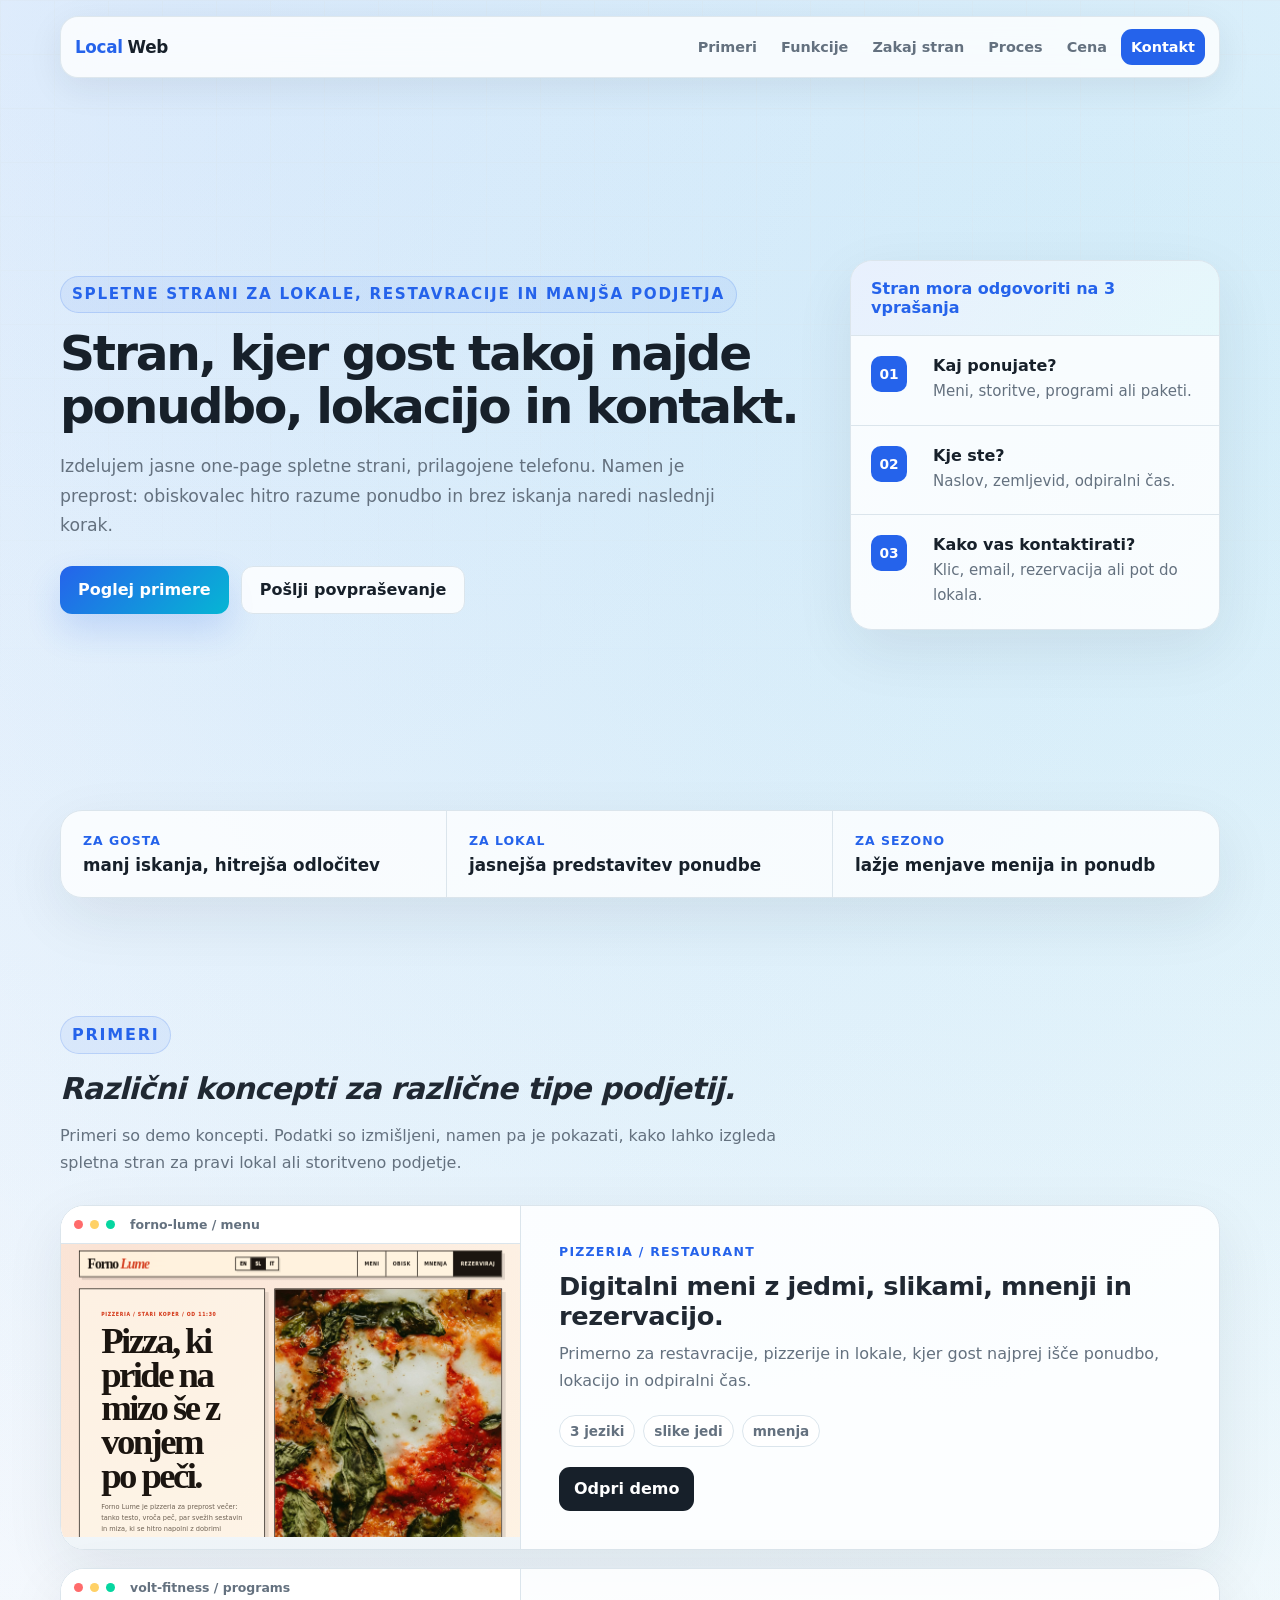
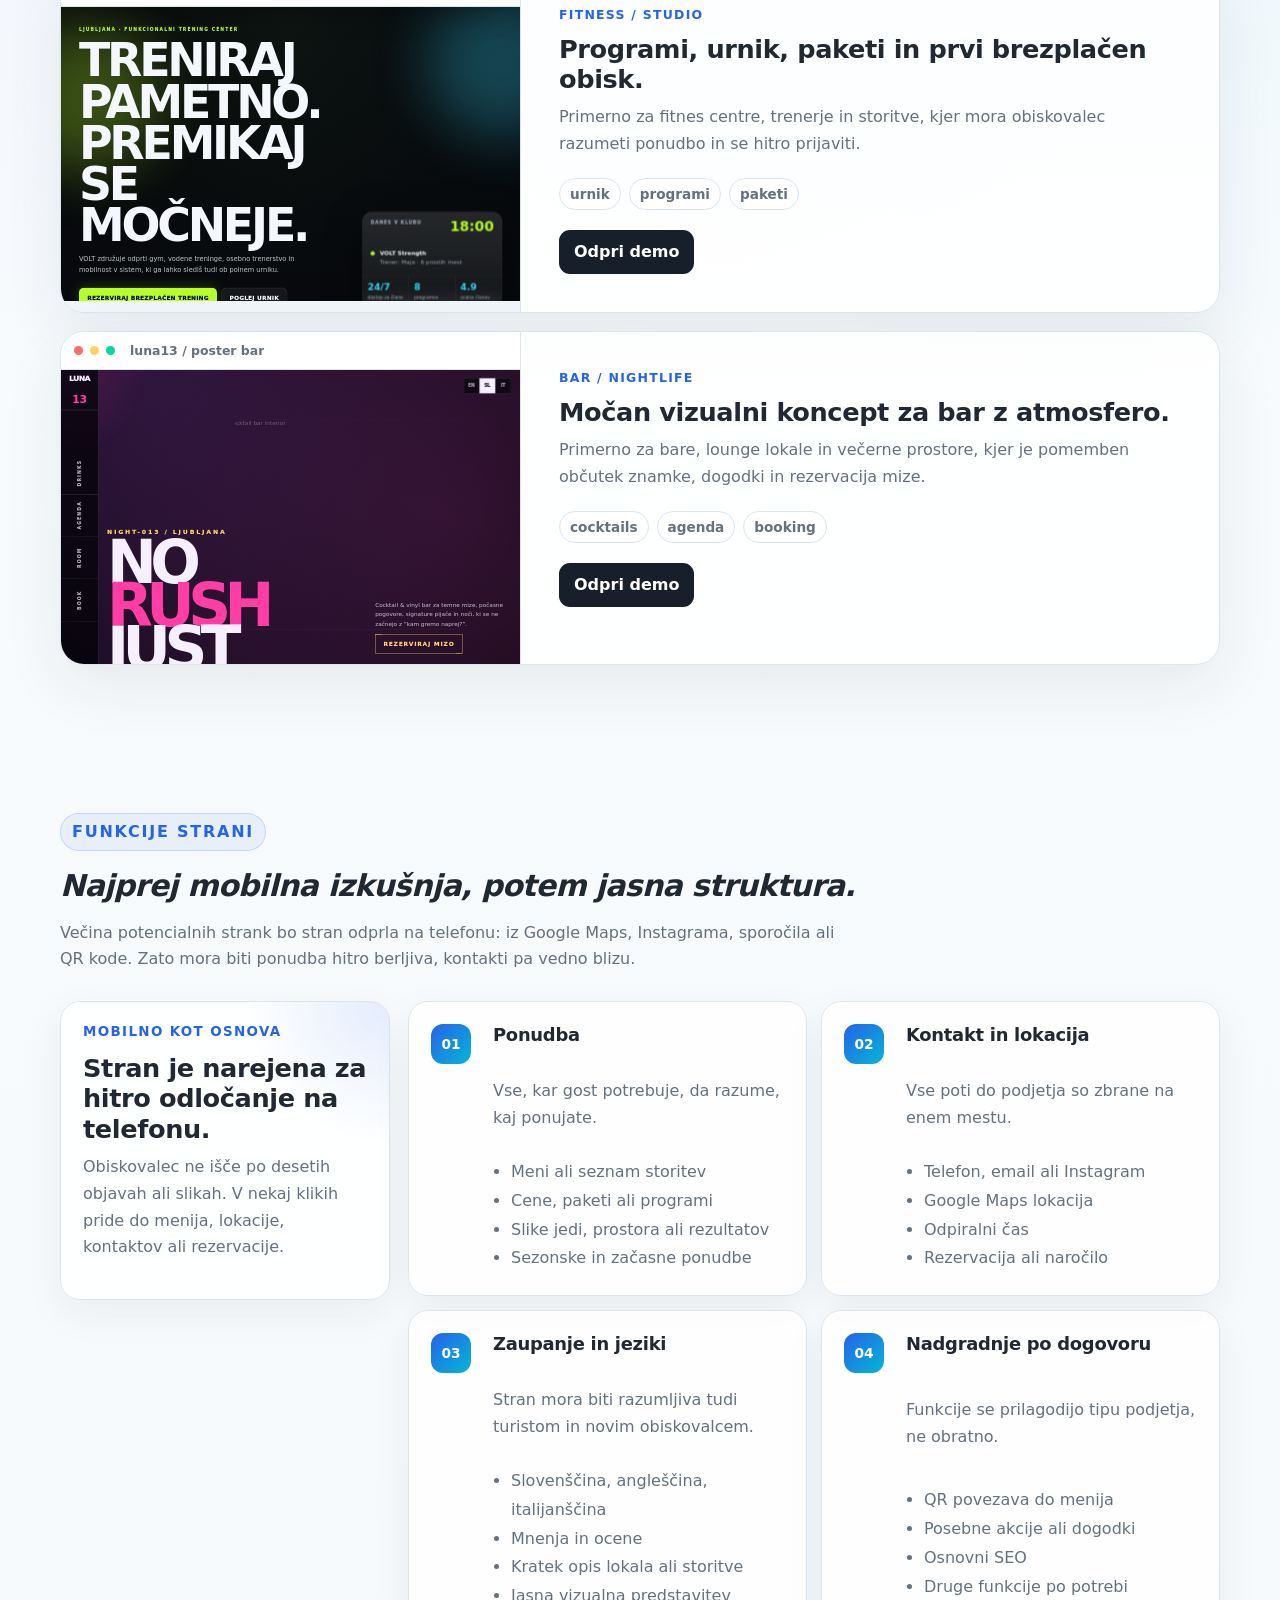
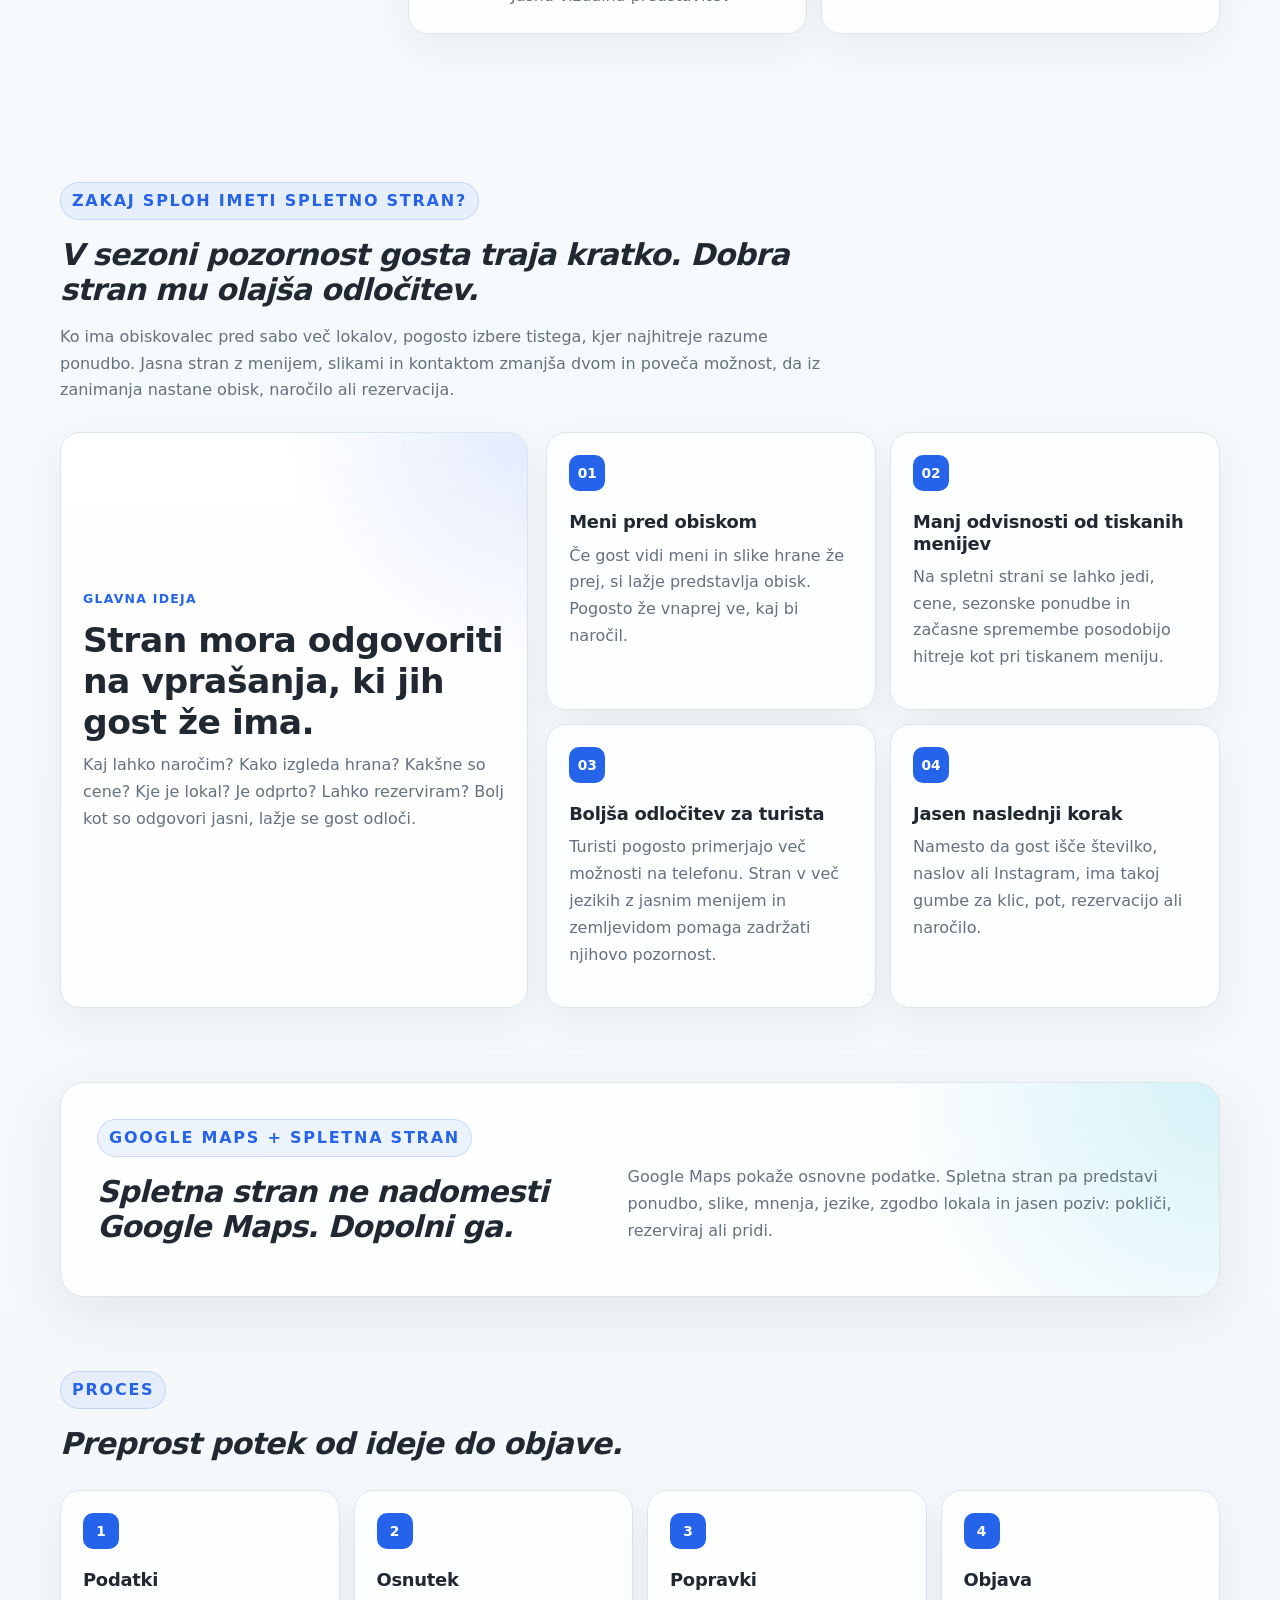
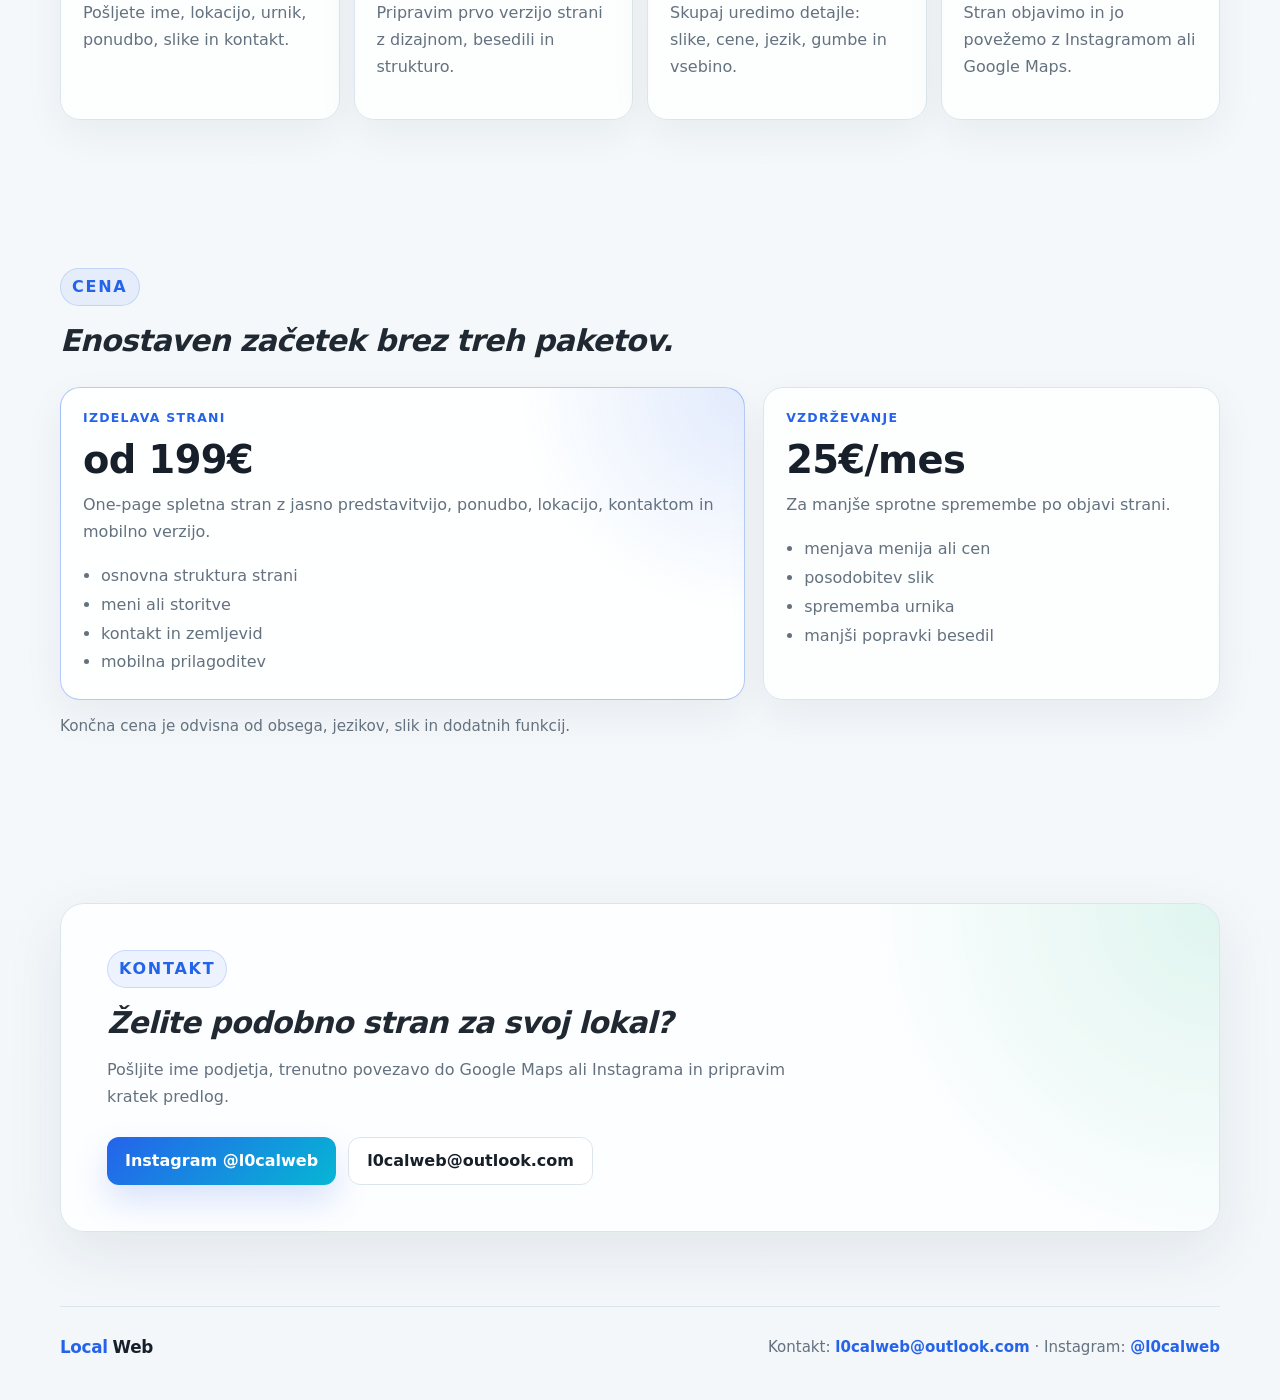
==== commit 61a21dd0: "Update index.html" ====
--- a/index.html
+++ b/index.html
@@ -1,116 +1,222 @@
 <!DOCTYPE html>
-<!-- saved from url=(0113)file:///C:/Users/GANSOR-PC/Downloads/web_portfolio_mobile_preview_fix/web_portfolio_mobile_preview_fix/index.html -->
-<html lang="sl"><head><meta http-equiv="Content-Type" content="text/html; charset=UTF-8">
-  
-  <meta name="viewport" content="width=device-width, initial-scale=1.0">
+<html lang="sl">
+<head>
+  <meta charset="UTF-8" />
+  <meta name="viewport" content="width=device-width, initial-scale=1.0" />
   <title>Spletne strani za lokale in manjša podjetja</title>
-  <meta name="description" content="Jasne, mobilne in moderne spletne strani za lokale, restavracije, fitnes centre in manjša podjetja.">
-  <meta name="theme-color" content="#f7fafc">
-  <link rel="stylesheet" href="./index_files/styles.css">
+  <meta name="description" content="Jasne, mobilne in moderne spletne strani za lokale, restavracije, fitnes centre in manjša podjetja." />
+  <meta name="theme-color" content="#f7fafc" />
+  <link rel="stylesheet" href="styles.css" />
 </head>
+
 <body>
   <div class="page-grid" aria-hidden="true"></div>
 
   <header class="header" id="top">
-    <a class="logo" href="file:///C:/Users/GANSOR-PC/Downloads/web_portfolio_mobile_preview_fix/web_portfolio_mobile_preview_fix/index.html#top"><span>Local</span><strong>Web</strong></a>
-    <button class="nav-toggle" aria-label="Odpri meni" aria-expanded="false"><span></span><span></span></button>
+    <a class="logo" href="#top">
+      <span>Local</span><strong>Web</strong>
+    </a>
+
+    <button class="nav-toggle" aria-label="Odpri meni" aria-expanded="false">
+      <span></span><span></span>
+    </button>
+
     <nav class="nav">
-      <a href="file:///C:/Users/GANSOR-PC/Downloads/web_portfolio_mobile_preview_fix/web_portfolio_mobile_preview_fix/index.html#examples">Primeri</a>
-      <a href="file:///C:/Users/GANSOR-PC/Downloads/web_portfolio_mobile_preview_fix/web_portfolio_mobile_preview_fix/index.html#features">Funkcije</a>
-      <a href="file:///C:/Users/GANSOR-PC/Downloads/web_portfolio_mobile_preview_fix/web_portfolio_mobile_preview_fix/index.html#why">Zakaj stran</a>
-      <a href="file:///C:/Users/GANSOR-PC/Downloads/web_portfolio_mobile_preview_fix/web_portfolio_mobile_preview_fix/index.html#process">Proces</a>
-      <a href="file:///C:/Users/GANSOR-PC/Downloads/web_portfolio_mobile_preview_fix/web_portfolio_mobile_preview_fix/index.html#pricing">Cena</a>
-      <a class="nav-button" href="file:///C:/Users/GANSOR-PC/Downloads/web_portfolio_mobile_preview_fix/web_portfolio_mobile_preview_fix/index.html#contact">Kontakt</a>
+      <a href="#examples">Primeri</a>
+      <a href="#features">Funkcije</a>
+      <a href="#why">Zakaj stran</a>
+      <a href="#process">Proces</a>
+      <a href="#pricing">Cena</a>
+      <a class="nav-button" href="#contact">Kontakt</a>
     </nav>
   </header>
 
   <main>
     <section class="hero section">
-      <div class="hero-content reveal visible">
+      <div class="hero-content reveal">
         <p class="label">Spletne strani za lokale, restavracije in manjša podjetja</p>
         <h1>Stran, kjer gost takoj najde ponudbo, lokacijo in kontakt.</h1>
-        <p class="lead">Izdelujem jasne one-page spletne strani, prilagojene telefonu. Namen je preprost: obiskovalec hitro razume ponudbo in brez iskanja naredi naslednji korak.</p>
+        <p class="lead">
+          Izdelujem jasne one-page spletne strani, prilagojene telefonu. Namen je preprost: obiskovalec hitro razume ponudbo in brez iskanja naredi naslednji korak.
+        </p>
+
         <div class="hero-actions">
-          <a class="button primary" href="file:///C:/Users/GANSOR-PC/Downloads/web_portfolio_mobile_preview_fix/web_portfolio_mobile_preview_fix/index.html#examples">Poglej primere</a>
-          <a class="button secondary" href="file:///C:/Users/GANSOR-PC/Downloads/web_portfolio_mobile_preview_fix/web_portfolio_mobile_preview_fix/index.html#contact">Pošlji povpraševanje</a>
-        </div>
-      </div>
-
-      <aside class="decision-card reveal visible">
-        <div class="decision-head"><span>Stran mora odgovoriti na 3 vprašanja</span></div>
-        <div class="decision-step"><b>01</b><div><strong>Kaj ponujate?</strong><p>Meni, storitve, programi ali paketi.</p></div></div>
-        <div class="decision-step"><b>02</b><div><strong>Kje ste?</strong><p>Naslov, zemljevid, odpiralni čas.</p></div></div>
-        <div class="decision-step"><b>03</b><div><strong>Kako vas kontaktirati?</strong><p>Klic, email, rezervacija ali pot do lokala.</p></div></div>
+          <a class="button primary" href="#examples">Poglej primere</a>
+          <a class="button secondary" href="#contact">Pošlji povpraševanje</a>
+        </div>
+      </div>
+
+      <aside class="decision-card reveal">
+        <div class="decision-head">
+          <span>Stran mora odgovoriti na 3 vprašanja</span>
+        </div>
+
+        <div class="decision-step">
+          <b>01</b>
+          <div>
+            <strong>Kaj ponujate?</strong>
+            <p>Meni, storitve, programi ali paketi.</p>
+          </div>
+        </div>
+
+        <div class="decision-step">
+          <b>02</b>
+          <div>
+            <strong>Kje ste?</strong>
+            <p>Naslov, zemljevid, odpiralni čas.</p>
+          </div>
+        </div>
+
+        <div class="decision-step">
+          <b>03</b>
+          <div>
+            <strong>Kako vas kontaktirati?</strong>
+            <p>Klic, email, rezervacija ali pot do lokala.</p>
+          </div>
+        </div>
       </aside>
     </section>
 
-    
+    <section class="section quick-intent reveal" aria-label="Website purpose">
+      <div>
+        <span>Za gosta</span>
+        <strong>manj iskanja, hitrejša odločitev</strong>
+      </div>
+      <div>
+        <span>Za lokal</span>
+        <strong>jasnejša predstavitev ponudbe</strong>
+      </div>
+      <div>
+        <span>Za sezono</span>
+        <strong>lažje menjave menija in ponudb</strong>
+      </div>
+    </section>
 
     <section class="section examples" id="examples">
-      <div class="section-heading reveal visible">
+      <div class="section-heading reveal">
         <p class="label">Primeri</p>
         <h2>Različni koncepti za različne tipe podjetij.</h2>
-        <p>Primeri so demo koncepti. Podatki so izmišljeni, namen pa je pokazati, kako lahko izgleda spletna stran za pravi lokal ali storitveno podjetje.</p>
-      </div>
+        <p>
+          Primeri so demo koncepti. Podatki so izmišljeni, namen pa je pokazati, kako lahko izgleda spletna stran za pravi lokal ali storitveno podjetje.
+        </p>
+      </div>
+
       <div class="cards">
-        <article class="project-card reveal visible">
+        <article class="project-card reveal">
           <div class="project-preview live-preview">
             <div class="preview-toolbar">
               <span></span><span></span><span></span>
               <small>forno-lume / menu</small>
             </div>
-            <div class="preview-canvas" data-preview-offset="0" style="--preview-scale: 0.35859375; --preview-height: 293.76px; --preview-offset: 0px;">
-              <iframe src="./index_files/index.html" title="Forno Lume preview" loading="lazy"></iframe>
-            </div>
-            <a class="preview-open" href="file:///C:/Users/GANSOR-PC/Downloads/web_portfolio_mobile_preview_fix/web_portfolio_mobile_preview_fix/forno-lume/index.html" target="_blank" rel="noreferrer" aria-label="Odpri Forno Lume demo"></a>
-          </div>
-          <div class="project-body"><span class="project-type">Pizzeria / restaurant</span><h3>Digitalni meni z jedmi, slikami, mnenji in rezervacijo.</h3><p>Primerno za restavracije, pizzerije in lokale, kjer gost najprej išče ponudbo, lokacijo in odpiralni čas.</p><div class="chips"><span>3 jeziki</span><span>slike jedi</span><span>mnenja</span></div><a href="file:///C:/Users/GANSOR-PC/Downloads/web_portfolio_mobile_preview_fix/web_portfolio_mobile_preview_fix/forno-lume/index.html" target="_blank" rel="noreferrer">Odpri demo</a></div>
-        </article>
-        <article class="project-card reveal visible">
+
+            <div class="preview-canvas" data-preview-offset="0">
+              <iframe src="./forno-lume/index.html#menu" title="Forno Lume preview" loading="lazy"></iframe>
+            </div>
+
+            <a class="preview-open" href="./forno-lume/index.html" target="_blank" rel="noreferrer" aria-label="Odpri Forno Lume demo"></a>
+          </div>
+
+          <div class="project-body">
+            <span class="project-type">Pizzeria / restaurant</span>
+            <h3>Digitalni meni z jedmi, slikami, mnenji in rezervacijo.</h3>
+            <p>
+              Primerno za restavracije, pizzerije in lokale, kjer gost najprej išče ponudbo, lokacijo in odpiralni čas.
+            </p>
+
+            <div class="chips">
+              <span>3 jeziki</span>
+              <span>slike jedi</span>
+              <span>mnenja</span>
+            </div>
+
+            <a href="./forno-lume/index.html" target="_blank" rel="noreferrer">Odpri demo</a>
+          </div>
+        </article>
+
+        <article class="project-card reveal">
           <div class="project-preview live-preview">
             <div class="preview-toolbar">
               <span></span><span></span><span></span>
               <small>volt-fitness / programs</small>
             </div>
-            <div class="preview-canvas" data-preview-offset="-34" style="--preview-scale: 0.35859375; --preview-height: 293.76px; --preview-offset: -34px;">
-              <iframe src="./index_files/index(1).html" title="VOLT Fitness preview" loading="lazy"></iframe>
-            </div>
-            <a class="preview-open" href="file:///C:/Users/GANSOR-PC/Downloads/web_portfolio_mobile_preview_fix/web_portfolio_mobile_preview_fix/volt-fitness/index.html" target="_blank" rel="noreferrer" aria-label="Odpri VOLT Fitness demo"></a>
-          </div>
-          <div class="project-body"><span class="project-type">Fitness / studio</span><h3>Programi, urnik, paketi in prvi brezplačen obisk.</h3><p>Primerno za fitnes centre, trenerje in storitve, kjer mora obiskovalec razumeti ponudbo in se hitro prijaviti.</p><div class="chips"><span>urnik</span><span>programi</span><span>paketi</span></div><a href="file:///C:/Users/GANSOR-PC/Downloads/web_portfolio_mobile_preview_fix/web_portfolio_mobile_preview_fix/volt-fitness/index.html" target="_blank" rel="noreferrer">Odpri demo</a></div>
-        </article>
-        <article class="project-card reveal visible">
+
+            <div class="preview-canvas" data-preview-offset="-34">
+              <iframe src="./volt-fitness/index.html#programs" title="VOLT Fitness preview" loading="lazy"></iframe>
+            </div>
+
+            <a class="preview-open" href="./volt-fitness/index.html" target="_blank" rel="noreferrer" aria-label="Odpri VOLT Fitness demo"></a>
+          </div>
+
+          <div class="project-body">
+            <span class="project-type">Fitness / studio</span>
+            <h3>Programi, urnik, paketi in prvi brezplačen obisk.</h3>
+            <p>
+              Primerno za fitnes centre, trenerje in storitve, kjer mora obiskovalec razumeti ponudbo in se hitro prijaviti.
+            </p>
+
+            <div class="chips">
+              <span>urnik</span>
+              <span>programi</span>
+              <span>paketi</span>
+            </div>
+
+            <a href="./volt-fitness/index.html" target="_blank" rel="noreferrer">Odpri demo</a>
+          </div>
+        </article>
+
+        <article class="project-card reveal">
           <div class="project-preview live-preview">
             <div class="preview-toolbar">
               <span></span><span></span><span></span>
               <small>luna13 / poster bar</small>
             </div>
-            <div class="preview-canvas" data-preview-offset="0" style="--preview-scale: 0.35859375; --preview-height: 293.76px; --preview-offset: 0px;">
-              <iframe src="./index_files/index(2).html" title="LUNA 13 preview" loading="lazy"></iframe>
-            </div>
-            <a class="preview-open" href="file:///C:/Users/GANSOR-PC/Downloads/web_portfolio_mobile_preview_fix/web_portfolio_mobile_preview_fix/luna13/index.html" target="_blank" rel="noreferrer" aria-label="Odpri LUNA 13 demo"></a>
-          </div>
-          <div class="project-body"><span class="project-type">Bar / nightlife</span><h3>Močan vizualni koncept za bar z atmosfero.</h3><p>Primerno za bare, lounge lokale in večerne prostore, kjer je pomemben občutek znamke, dogodki in rezervacija mize.</p><div class="chips"><span>cocktails</span><span>agenda</span><span>booking</span></div><a href="file:///C:/Users/GANSOR-PC/Downloads/web_portfolio_mobile_preview_fix/web_portfolio_mobile_preview_fix/luna13/index.html" target="_blank" rel="noreferrer">Odpri demo</a></div>
+
+            <div class="preview-canvas" data-preview-offset="0">
+              <iframe src="./luna13/index.html" title="LUNA 13 preview" loading="lazy"></iframe>
+            </div>
+
+            <a class="preview-open" href="./luna13/index.html" target="_blank" rel="noreferrer" aria-label="Odpri LUNA 13 demo"></a>
+          </div>
+
+          <div class="project-body">
+            <span class="project-type">Bar / nightlife</span>
+            <h3>Močan vizualni koncept za bar z atmosfero.</h3>
+            <p>
+              Primerno za bare, lounge lokale in večerne prostore, kjer je pomemben občutek znamke, dogodki in rezervacija mize.
+            </p>
+
+            <div class="chips">
+              <span>cocktails</span>
+              <span>agenda</span>
+              <span>booking</span>
+            </div>
+
+            <a href="./luna13/index.html" target="_blank" rel="noreferrer">Odpri demo</a>
+          </div>
         </article>
       </div>
     </section>
 
     <section class="section features" id="features">
-      <div class="section-heading reveal visible">
+      <div class="section-heading reveal">
         <p class="label">Funkcije strani</p>
         <h2>Najprej mobilna izkušnja, potem jasna struktura.</h2>
-        <p>Večina potencialnih strank bo stran odprla na telefonu: iz Google Maps, Instagrama, sporočila ali QR kode. Zato mora biti ponudba hitro berljiva, kontakti pa vedno blizu.</p>
+        <p>
+          Večina potencialnih strank bo stran odprla na telefonu: iz Google Maps, Instagrama, sporočila ali QR kode. Zato mora biti ponudba hitro berljiva, kontakti pa vedno blizu.
+        </p>
       </div>
 
       <div class="feature-system">
-        <article class="feature-intro reveal visible">
+        <article class="feature-intro reveal">
           <span>Mobilno kot osnova</span>
           <h3>Stran je narejena za hitro odločanje na telefonu.</h3>
-          <p>Obiskovalec ne išče po desetih objavah ali slikah. V nekaj klikih pride do menija, lokacije, kontaktov ali rezervacije.</p>
+          <p>
+            Obiskovalec ne išče po desetih objavah ali slikah. V nekaj klikih pride do menija, lokacije, kontaktov ali rezervacije.
+          </p>
         </article>
 
         <div class="feature-groups">
-          <article class="feature-group reveal visible">
+          <article class="feature-group reveal">
             <div class="feature-icon">01</div>
             <h3>Ponudba</h3>
             <p>Vse, kar gost potrebuje, da razume, kaj ponujate.</p>
@@ -122,7 +228,7 @@
             </ul>
           </article>
 
-          <article class="feature-group reveal visible">
+          <article class="feature-group reveal">
             <div class="feature-icon">02</div>
             <h3>Kontakt in lokacija</h3>
             <p>Vse poti do podjetja so zbrane na enem mestu.</p>
@@ -134,7 +240,7 @@
             </ul>
           </article>
 
-          <article class="feature-group reveal visible">
+          <article class="feature-group reveal">
             <div class="feature-icon">03</div>
             <h3>Zaupanje in jeziki</h3>
             <p>Stran mora biti razumljiva tudi turistom in novim obiskovalcem.</p>
@@ -146,7 +252,7 @@
             </ul>
           </article>
 
-          <article class="feature-group reveal visible">
+          <article class="feature-group reveal">
             <div class="feature-icon">04</div>
             <h3>Nadgradnje po dogovoru</h3>
             <p>Funkcije se prilagodijo tipu podjetja, ne obratno.</p>
@@ -162,75 +268,155 @@
     </section>
 
     <section class="section why" id="why">
-      <div class="section-heading reveal visible">
+      <div class="section-heading reveal">
         <p class="label">Zakaj sploh imeti spletno stran?</p>
         <h2>V sezoni pozornost gosta traja kratko. Dobra stran mu olajša odločitev.</h2>
-        <p>Ko ima obiskovalec pred sabo več lokalov, pogosto izbere tistega, kjer najhitreje razume ponudbo. Jasna stran z menijem, slikami in kontaktom zmanjša dvom in poveča možnost, da iz zanimanja nastane obisk, naročilo ali rezervacija.</p>
-      </div>
+        <p>
+          Ko ima obiskovalec pred sabo več lokalov, pogosto izbere tistega, kjer najhitreje razume ponudbo. Jasna stran z menijem, slikami in kontaktom zmanjša dvom in poveča možnost, da iz zanimanja nastane obisk, naročilo ali rezervacija.
+        </p>
+      </div>
+
       <div class="why-layout">
-        <article class="why-main reveal visible"><span>Glavna ideja</span><h3>Stran mora odgovoriti na vprašanja, ki jih gost že ima.</h3><p>Kaj lahko naročim? Kako izgleda hrana? Kakšne so cene? Kje je lokal? Je odprto? Lahko rezerviram? Bolj kot so odgovori jasni, lažje se gost odloči.</p></article>
+        <article class="why-main reveal">
+          <span>Glavna ideja</span>
+          <h3>Stran mora odgovoriti na vprašanja, ki jih gost že ima.</h3>
+          <p>
+            Kaj lahko naročim? Kako izgleda hrana? Kakšne so cene? Kje je lokal? Je odprto? Lahko rezerviram? Bolj kot so odgovori jasni, lažje se gost odloči.
+          </p>
+        </article>
+
         <div class="why-points">
-          <article class="reveal visible"><strong>01</strong><h3>Meni pred obiskom</h3><p>Če gost vidi meni in slike hrane že prej, si lažje predstavlja obisk. Pogosto že vnaprej ve, kaj bi naročil.</p></article>
-          <article class="reveal visible"><strong>02</strong><h3>Manj odvisnosti od tiskanih menijev</h3><p>Na spletni strani se lahko jedi, cene, sezonske ponudbe in začasne spremembe posodobijo hitreje kot pri tiskanem meniju.</p></article>
-          <article class="reveal visible"><strong>03</strong><h3>Boljša odločitev za turista</h3><p>Turisti pogosto primerjajo več možnosti na telefonu. Stran v več jezikih z jasnim menijem in zemljevidom pomaga zadržati njihovo pozornost.</p></article>
-          <article class="reveal visible"><strong>04</strong><h3>Jasen naslednji korak</h3><p>Namesto da gost išče številko, naslov ali Instagram, ima takoj gumbe za klic, pot, rezervacijo ali naročilo.</p></article>
-        </div>
-      </div>
-    </section>
-
-    <section class="section compare reveal visible">
-      <div><p class="label">Google Maps + spletna stran</p><h2>Spletna stran ne nadomesti Google Maps. Dopolni ga.</h2></div>
-      <p>Google Maps pokaže osnovne podatke. Spletna stran pa predstavi ponudbo, slike, mnenja, jezike, zgodbo lokala in jasen poziv: pokliči, rezerviraj ali pridi.</p>
+          <article class="reveal">
+            <strong>01</strong>
+            <h3>Meni pred obiskom</h3>
+            <p>Če gost vidi meni in slike hrane že prej, si lažje predstavlja obisk. Pogosto že vnaprej ve, kaj bi naročil.</p>
+          </article>
+
+          <article class="reveal">
+            <strong>02</strong>
+            <h3>Manj odvisnosti od tiskanih menijev</h3>
+            <p>Na spletni strani se lahko jedi, cene, sezonske ponudbe in začasne spremembe posodobijo hitreje kot pri tiskanem meniju.</p>
+          </article>
+
+          <article class="reveal">
+            <strong>03</strong>
+            <h3>Boljša odločitev za turista</h3>
+            <p>Turisti pogosto primerjajo več možnosti na telefonu. Stran v več jezikih z jasnim menijem in zemljevidom pomaga zadržati njihovo pozornost.</p>
+          </article>
+
+          <article class="reveal">
+            <strong>04</strong>
+            <h3>Jasen naslednji korak</h3>
+            <p>Namesto da gost išče številko, naslov ali Instagram, ima takoj gumbe za klic, pot, rezervacijo ali naročilo.</p>
+          </article>
+        </div>
+      </div>
+    </section>
+
+    <section class="section compare reveal">
+      <div>
+        <p class="label">Google Maps + spletna stran</p>
+        <h2>Spletna stran ne nadomesti Google Maps. Dopolni ga.</h2>
+      </div>
+      <p>
+        Google Maps pokaže osnovne podatke. Spletna stran pa predstavi ponudbo, slike, mnenja, jezike, zgodbo lokala in jasen poziv: pokliči, rezerviraj ali pridi.
+      </p>
     </section>
 
     <section class="section process" id="process">
-      <div class="section-heading reveal visible"><p class="label">Proces</p><h2>Preprost potek od ideje do objave.</h2></div>
+      <div class="section-heading reveal">
+        <p class="label">Proces</p>
+        <h2>Preprost potek od ideje do objave.</h2>
+      </div>
+
       <div class="timeline">
-        <div class="reveal visible"><strong>1</strong><h3>Podatki</h3><p>Pošljete ime, lokacijo, urnik, ponudbo, slike in kontakt.</p></div>
-        <div class="reveal visible"><strong>2</strong><h3>Osnutek</h3><p>Pripravim prvo verzijo strani z dizajnom, besedili in strukturo.</p></div>
-        <div class="reveal visible"><strong>3</strong><h3>Popravki</h3><p>Skupaj uredimo detajle: slike, cene, jezik, gumbe in vsebino.</p></div>
-        <div class="reveal visible"><strong>4</strong><h3>Objava</h3><p>Stran objavimo in jo povežemo z Instagramom ali Google Maps.</p></div>
+        <div class="reveal">
+          <strong>1</strong>
+          <h3>Podatki</h3>
+          <p>Pošljete ime, lokacijo, urnik, ponudbo, slike in kontakt.</p>
+        </div>
+
+        <div class="reveal">
+          <strong>2</strong>
+          <h3>Osnutek</h3>
+          <p>Pripravim prvo verzijo strani z dizajnom, besedili in strukturo.</p>
+        </div>
+
+        <div class="reveal">
+          <strong>3</strong>
+          <h3>Popravki</h3>
+          <p>Skupaj uredimo detajle: slike, cene, jezik, gumbe in vsebino.</p>
+        </div>
+
+        <div class="reveal">
+          <strong>4</strong>
+          <h3>Objava</h3>
+          <p>Stran objavimo in jo povežemo z Instagramom ali Google Maps.</p>
+        </div>
       </div>
     </section>
 
     <section class="section pricing" id="pricing">
-      <div class="section-heading reveal visible"><p class="label">Cena</p><h2>Enostaven začetek brez treh paketov.</h2></div>
+      <div class="section-heading reveal">
+        <p class="label">Cena</p>
+        <h2>Enostaven začetek brez treh paketov.</h2>
+      </div>
+
       <div class="pricing-grid pricing-two">
-        <article class="featured reveal visible">
+        <article class="featured reveal">
           <span>Izdelava strani</span>
           <h3>od 199€</h3>
           <p>One-page spletna stran z jasno predstavitvijo, ponudbo, lokacijo, kontaktom in mobilno verzijo.</p>
-          <ul><li>osnovna struktura strani</li><li>meni ali storitve</li><li>kontakt in zemljevid</li><li>mobilna prilagoditev</li></ul>
-        </article>
-        <article class="reveal visible">
+          <ul>
+            <li>osnovna struktura strani</li>
+            <li>meni ali storitve</li>
+            <li>kontakt in zemljevid</li>
+            <li>mobilna prilagoditev</li>
+          </ul>
+        </article>
+
+        <article class="reveal">
           <span>Vzdrževanje</span>
           <h3>25€/mes</h3>
           <p>Za manjše sprotne spremembe po objavi strani.</p>
-          <ul><li>menjava menija ali cen</li><li>posodobitev slik</li><li>sprememba urnika</li><li>manjši popravki besedil</li></ul>
-        </article>
-      </div>
-      <p class="note reveal visible">Končna cena je odvisna od obsega, jezikov, slik in dodatnih funkcij.</p>
+          <ul>
+            <li>menjava menija ali cen</li>
+            <li>posodobitev slik</li>
+            <li>sprememba urnika</li>
+            <li>manjši popravki besedil</li>
+          </ul>
+        </article>
+      </div>
+
+      <p class="note reveal">Končna cena je odvisna od obsega, jezikov, slik in dodatnih funkcij.</p>
     </section>
 
     <section class="section contact" id="contact">
-      <div class="contact-box reveal visible">
+      <div class="contact-box reveal">
         <p class="label">Kontakt</p>
         <h2>Želite podobno stran za svoj lokal?</h2>
         <p>Pošljite ime podjetja, trenutno povezavo do Google Maps ali Instagrama in pripravim kratek predlog.</p>
+
         <div class="contact-actions">
-          <a class="button primary" href="https://www.instagram.com/l0calweb/" target="_blank" rel="noreferrer">Instagram</a>
-          <a class="button secondary" href="mailto:l0calweb@outlook.com">E-mail</a>
+          <a class="button primary" href="https://www.instagram.com/l0calweb/" target="_blank" rel="noreferrer">Instagram @l0calweb</a>
+          <a class="button secondary" href="mailto:l0calweb@outlook.com">l0calweb@outlook.com</a>
         </div>
       </div>
     </section>
   </main>
 
   <footer class="footer section">
-    <a class="logo" href="file:///C:/Users/GANSOR-PC/Downloads/web_portfolio_mobile_preview_fix/web_portfolio_mobile_preview_fix/index.html#top"><span>Local</span><strong>Web</strong></a>
-    <p>Kontakt: <a href="mailto:l0calweb@outlook.com">l0calweb@outlook.com</a> · Instagram: <a href="https://www.instagram.com/l0calweb/" target="_blank" rel="noreferrer">@l0calweb</a></p>
+    <a class="logo" href="#top">
+      <span>Local</span><strong>Web</strong>
+    </a>
+    <p>
+      Kontakt:
+      <a href="mailto:l0calweb@outlook.com">l0calweb@outlook.com</a>
+      · Instagram:
+      <a href="https://www.instagram.com/l0calweb/" target="_blank" rel="noreferrer">@l0calweb</a>
+    </p>
   </footer>
 
-  <script src="./index_files/script.js"></script>
-
-
-</body></html>+  <script src="script.js"></script>
+</body>
+</html>
--- a/styles.css
+++ b/styles.css
@@ -0,0 +1,120 @@
+:root{--bg:#f7fafc;--surface:#fff;--surface-2:#eef4f8;--text:#17202a;--muted:#64717f;--line:#dbe5ec;--blue:#2563eb;--cyan:#06b6d4;--green:#10b981;--shadow:0 20px 60px rgba(22,36,50,.08);--max:1160px;--page:min(calc(100% - 40px),var(--max))}*{box-sizing:border-box}html{scroll-behavior:smooth;overflow-x:hidden}body{margin:0;color:var(--text);background:radial-gradient(circle at 15% 0%,rgba(37,99,235,.10),transparent 32%),radial-gradient(circle at 90% 6%,rgba(6,182,212,.12),transparent 28%),linear-gradient(180deg,#f9fcff 0%,var(--bg) 48%,#f3f7fa 100%);font-family:Inter,ui-sans-serif,system-ui,-apple-system,BlinkMacSystemFont,"Segoe UI",sans-serif;overflow-x:hidden}body.menu-open{overflow:hidden}a{color:inherit;text-decoration:none}button{font:inherit}.page-grid{position:fixed;inset:0;z-index:-2;opacity:.34;pointer-events:none;background-image:linear-gradient(var(--line) 1px,transparent 1px),linear-gradient(90deg,var(--line) 1px,transparent 1px);background-size:54px 54px;mask-image:linear-gradient(180deg,#000,transparent 78%)}.section{width:var(--page);margin-inline:auto}.header{position:fixed;z-index:50;top:16px;left:50%;width:var(--page);transform:translateX(-50%);display:grid;grid-template-columns:auto 1fr;gap:20px;align-items:center;padding:12px 14px;border:1px solid rgba(219,229,236,.9);border-radius:18px;background:rgba(255,255,255,.80);backdrop-filter:blur(18px);box-shadow:0 10px 35px rgba(22,36,50,.08)}.logo{display:inline-flex;align-items:center;gap:5px;font-size:1.05rem;font-weight:800;letter-spacing:-.02em}.logo span{color:var(--blue)}.logo strong{color:var(--text)}.nav{justify-self:end;display:flex;align-items:center;gap:4px}.nav a{padding:10px 10px;border-radius:11px;color:var(--muted);font-size:.9rem;font-weight:650;transition:.18s ease}.nav a:hover{color:var(--text);background:var(--surface-2)}.nav .nav-button{color:#fff;background:var(--blue)}.nav-toggle{display:none}.hero{min-height:90svh;display:grid;grid-template-columns:minmax(0,1fr) 370px;gap:30px;align-items:center;padding:126px 0 46px}.label{margin:0 0 14px;color:var(--blue);font-size:.77rem;font-weight:800;letter-spacing:.12em;text-transform:uppercase}h1,h2,h3,p{margin-top:0}h1{max-width:780px;margin-bottom:20px;font-size:clamp(2.25rem,4.1vw,4.25rem);line-height:1.05;letter-spacing:-.052em}h2{max-width:800px;margin-bottom:16px;font-size:clamp(1.9rem,3vw,3rem);line-height:1.08;letter-spacing:-.04em}h3{margin-bottom:10px;font-size:1.2rem;line-height:1.18;letter-spacing:-.025em}p{color:var(--muted);line-height:1.68}.lead{max-width:660px;font-size:1.08rem}.hero-actions,.contact-actions{display:flex;flex-wrap:wrap;gap:12px;margin-top:26px}.button{min-height:48px;display:inline-flex;align-items:center;justify-content:center;padding:0 18px;border-radius:12px;font-weight:750;transition:.18s ease}.button:hover{transform:translateY(-2px)}.primary{color:#fff;background:linear-gradient(135deg,var(--blue),var(--cyan));box-shadow:0 16px 34px rgba(37,99,235,.18)}.secondary{color:var(--text);border:1px solid var(--line);background:rgba(255,255,255,.82)}.decision-card{overflow:hidden;border:1px solid var(--line);border-radius:22px;background:rgba(255,255,255,.84);box-shadow:var(--shadow)}.decision-head{padding:18px 20px;border-bottom:1px solid var(--line);background:linear-gradient(135deg,rgba(37,99,235,.08),rgba(6,182,212,.08))}.decision-head span{color:var(--text);font-weight:780}.decision-step{display:grid;grid-template-columns:48px 1fr;gap:14px;padding:20px;border-bottom:1px solid var(--line)}.decision-step:last-child{border-bottom:0}.decision-step b,.why-points strong,.timeline strong{display:grid;place-items:center;width:36px;height:36px;border-radius:10px;color:#fff;background:var(--blue);font-size:.86rem}.decision-step strong{display:block;margin-bottom:4px}.decision-step p{margin:0;font-size:.94rem}.quick-intent{display:grid;grid-template-columns:repeat(3,1fr);margin-bottom:44px;overflow:hidden;border:1px solid var(--line);border-radius:22px;background:rgba(255,255,255,.78);box-shadow:var(--shadow)}.quick-intent div{padding:22px;border-right:1px solid var(--line)}.quick-intent div:last-child{border-right:0}.quick-intent span{display:block;margin-bottom:7px;color:var(--blue);font-size:.78rem;font-weight:800;letter-spacing:.08em;text-transform:uppercase}.quick-intent strong{font-size:1.05rem}.examples,.features,.why,.process,.pricing,.contact{padding:74px 0}.section-heading{max-width:870px;margin-bottom:28px}.section-heading p{max-width:780px}.cards{display:grid;gap:18px}.project-card{display:grid;grid-template-columns:360px minmax(0,1fr);overflow:hidden;border:1px solid var(--line);border-radius:24px;background:rgba(255,255,255,.84);box-shadow:var(--shadow);transition:transform .18s ease,box-shadow .18s ease}.project-card:hover{transform:translateY(-3px);box-shadow:0 26px 70px rgba(22,36,50,.12)}.project-preview{min-height:300px;position:relative;padding:22px;color:#fff;background:#111}.mini-window{display:flex;gap:7px;margin-bottom:84px}.mini-window span{width:10px;height:10px;border-radius:50%;background:rgba(255,255,255,.78)}.project-preview p{color:rgba(255,255,255,.74);font-size:.83rem;font-weight:700;letter-spacing:.08em;text-transform:uppercase}.project-preview h3{position:absolute;left:22px;right:22px;bottom:22px;color:#fff;font-size:2.1rem}.pizzeria{background:linear-gradient(135deg,rgba(214,67,37,.9),rgba(27,21,16,.92)),repeating-linear-gradient(90deg,rgba(255,255,255,.15) 0 1px,transparent 1px 34px)}.fitness{background:radial-gradient(circle at 80% 15%,rgba(183,255,42,.36),transparent 28%),linear-gradient(135deg,#0b0d10,#1b2430)}.bar{background:radial-gradient(circle at 85% 10%,rgba(255,62,165,.38),transparent 30%),linear-gradient(135deg,#09070f,#251235)}.project-body{padding:clamp(24px,4vw,38px)}.project-type,.pricing-grid article>span{display:block;margin-bottom:12px;color:var(--blue);font-size:.78rem;font-weight:800;letter-spacing:.10em;text-transform:uppercase}.project-body h3{max-width:640px;font-size:clamp(1.45rem,2.4vw,2.15rem)}.chips{display:flex;flex-wrap:wrap;gap:8px;margin:20px 0}.chips span{padding:7px 10px;border:1px solid var(--line);border-radius:999px;color:var(--muted);background:#fff;font-size:.85rem;font-weight:650}.project-body a{display:inline-flex;align-items:center;min-height:44px;padding:0 15px;border-radius:11px;color:#fff;background:var(--text);font-weight:750}.bubble-field{min-height:430px;display:flex;flex-wrap:wrap;align-content:center;align-items:center;justify-content:center;gap:14px;padding:clamp(22px,4vw,42px);border:1px solid var(--line);border-radius:28px;background:radial-gradient(circle at 18% 20%,rgba(37,99,235,.11),transparent 32%),radial-gradient(circle at 85% 70%,rgba(6,182,212,.12),transparent 32%),rgba(255,255,255,.72);box-shadow:var(--shadow)}.bubble{display:inline-flex;flex-direction:column;justify-content:center;min-height:70px;padding:16px 20px;border:1px solid rgba(37,99,235,.16);border-radius:999px;color:var(--text);background:rgba(255,255,255,.86);box-shadow:0 14px 34px rgba(22,36,50,.07);font-weight:760;text-align:center;animation:floatSoft 5.5s ease-in-out infinite}.bubble:nth-child(2n){animation-delay:-1.8s}.bubble:nth-child(3n){animation-delay:-3.2s}.bubble small{margin-top:3px;color:var(--muted);font-weight:620}.bubble.big{min-height:104px;padding-inline:28px;font-size:1.05rem}.bubble.wide{padding-inline:34px}.bubble.accent{color:#fff;background:linear-gradient(135deg,var(--blue),var(--cyan));border-color:transparent}.muted-bubble{background:var(--surface-2)}@keyframes floatSoft{0%,100%{transform:translateY(0)}50%{transform:translateY(-7px)}}.why-layout{display:grid;grid-template-columns:.82fr 1.18fr;gap:18px}.why-main,.why-points article,.timeline div,.pricing-grid article{padding:22px;border:1px solid var(--line);border-radius:20px;background:rgba(255,255,255,.80);box-shadow:0 14px 42px rgba(22,36,50,.06)}.why-main{display:flex;flex-direction:column;justify-content:center;min-height:360px;background:radial-gradient(circle at 100% 0,rgba(37,99,235,.12),transparent 32%),rgba(255,255,255,.84)}.why-main span{display:block;margin-bottom:14px;color:var(--blue);font-size:.78rem;font-weight:800;letter-spacing:.10em;text-transform:uppercase}.why-main h3{font-size:clamp(1.55rem,2.7vw,2.45rem)}.why-points{display:grid;grid-template-columns:repeat(2,1fr);gap:14px}.why-points strong,.timeline strong{margin-bottom:20px}.compare{display:grid;grid-template-columns:.95fr 1.05fr;gap:28px;align-items:end;padding:36px;border:1px solid var(--line);border-radius:24px;background:radial-gradient(circle at 100% 0,rgba(6,182,212,.16),transparent 28%),rgba(255,255,255,.78);box-shadow:var(--shadow)}.timeline{display:grid;grid-template-columns:repeat(4,1fr);gap:14px}.pricing-grid{display:grid;grid-template-columns:repeat(3,1fr);gap:18px}.pricing-grid article{min-height:240px}.pricing-grid h3{color:var(--text);font-size:2.2rem}.pricing-grid .featured{border-color:rgba(37,99,235,.34);background:radial-gradient(circle at 100% 0,rgba(37,99,235,.13),transparent 30%),rgba(255,255,255,.9)}.note{margin-top:14px;font-size:.95rem}.contact-box{padding:clamp(28px,5vw,46px);border:1px solid var(--line);border-radius:24px;background:radial-gradient(circle at 100% 0,rgba(16,185,129,.13),transparent 30%),rgba(255,255,255,.84);box-shadow:var(--shadow)}.contact-box p{max-width:680px}.footer{display:flex;justify-content:space-between;gap:20px;padding:28px 0 40px;border-top:1px solid var(--line)}.footer p{margin:0;max-width:580px;text-align:right;font-size:.94rem}.reveal{opacity:0;transform:translateY(16px);transition:opacity .55s ease,transform .55s ease}.reveal.visible{opacity:1;transform:translateY(0)}@media(max-width:1060px){.nav a{padding:10px 8px;font-size:.84rem}}@media(max-width:980px){.header{grid-template-columns:1fr auto}.nav-toggle{display:grid;place-items:center;width:44px;height:44px;border:1px solid var(--line);border-radius:12px;background:#fff;cursor:pointer}.nav-toggle span{display:block;width:18px;height:2px;margin:3px 0;background:var(--text);transition:.18s ease}.nav-toggle[aria-expanded=true] span:first-child{transform:translateY(4px) rotate(45deg)}.nav-toggle[aria-expanded=true] span:last-child{transform:translateY(-4px) rotate(-45deg)}.nav{position:fixed;top:76px;left:0;right:0;width:var(--page);margin:0 auto;display:none;flex-direction:column;align-items:stretch;padding:10px;border:1px solid var(--line);border-radius:18px;background:rgba(255,255,255,.96);box-shadow:var(--shadow)}.nav.open{display:flex}.nav a{padding:14px;font-size:.95rem}.hero,.project-card,.why-layout,.compare,.timeline,.pricing-grid{grid-template-columns:1fr}.hero{min-height:auto;padding-top:126px}.quick-intent{grid-template-columns:1fr}.quick-intent div{border-right:0;border-bottom:1px solid var(--line)}.quick-intent div:last-child{border-bottom:0}.why-points{grid-template-columns:1fr}}@media(max-width:640px){:root{--page:min(calc(100% - 24px),var(--max))}.header{top:10px;border-radius:16px}h1{font-size:clamp(2.1rem,10vw,3.45rem)}h2{font-size:clamp(1.85rem,8.6vw,2.8rem)}.lead{font-size:1rem}.hero-actions .button,.contact-actions .button{width:100%}.examples,.features,.why,.process,.pricing,.contact{padding:62px 0}.project-preview{min-height:250px}.bubble-field{min-height:auto;justify-content:flex-start;padding:18px}.bubble,.bubble.big,.bubble.wide{width:100%;min-height:auto;border-radius:18px;padding:15px 16px;animation:none}.compare{padding:24px}.footer{flex-direction:column}.footer p{text-align:left}}@media(prefers-reduced-motion:reduce){*,*::before,*::after{scroll-behavior:auto!important;animation:none!important;transition:none!important}}
+
+
+/* Structured version updates */
+.label{width:fit-content;padding:8px 11px;border:1px solid rgba(37,99,235,.18);border-radius:999px;background:rgba(37,99,235,.07);font-size:.95rem;font-weight:900;letter-spacing:.11em;line-height:1.25}.section-heading .label,.compare .label,.contact-box .label{margin-bottom:18px;font-size:1rem}h1{font-size:clamp(2.1rem,3.8vw,4rem);line-height:1.08;letter-spacing:-.045em}h2{color:#202832;font-size:clamp(1.55rem,2.35vw,2.45rem);font-style:italic;font-weight:720;line-height:1.16;letter-spacing:-.025em}h3{color:#202832;font-size:1.12rem;letter-spacing:-.015em}.decision-head span{color:var(--blue);font-weight:850}.project-body h3{font-size:clamp(1.35rem,2vw,1.9rem)}.bubble-field{display:none}.feature-system{display:grid;grid-template-columns:330px 1fr;gap:18px;align-items:start}.feature-intro,.feature-group{padding:22px;border:1px solid var(--line);border-radius:20px;background:rgba(255,255,255,.82);box-shadow:0 14px 42px rgba(22,36,50,.06)}.feature-intro{position:sticky;top:106px;background:radial-gradient(circle at 100% 0,rgba(37,99,235,.12),transparent 32%),rgba(255,255,255,.86)}.feature-intro span{display:block;margin-bottom:14px;color:var(--blue);font-size:.84rem;font-weight:850;letter-spacing:.10em;text-transform:uppercase}.feature-intro h3{font-size:clamp(1.35rem,2vw,1.9rem)}.feature-groups{display:grid;grid-template-columns:repeat(2,1fr);gap:14px}.feature-group{display:grid;grid-template-columns:48px 1fr;gap:14px}.feature-icon{display:grid;place-items:center;width:40px;height:40px;border-radius:12px;color:#fff;background:linear-gradient(135deg,var(--blue),var(--cyan));font-size:.86rem;font-weight:850}.feature-group h3,.feature-group p,.feature-group ul{grid-column:2}.feature-group h3{margin-bottom:4px}.feature-group p{margin-bottom:12px}.feature-group ul,.pricing-grid ul{margin:0;padding-left:18px;color:var(--muted);line-height:1.8}.pricing-grid.pricing-two{grid-template-columns:1.2fr .8fr}.pricing-grid h3{font-size:clamp(2rem,3vw,3rem);font-style:normal;font-weight:820}.footer a:not(.logo){color:var(--blue);font-weight:720}@media(max-width:980px){.feature-system,.pricing-grid.pricing-two{grid-template-columns:1fr}.feature-intro{position:static}.feature-groups{grid-template-columns:1fr}}@media(max-width:640px){.label{font-size:.78rem;border-radius:14px;line-height:1.35}h1{font-size:clamp(2rem,9.5vw,3.25rem)}h2{font-size:clamp(1.55rem,7vw,2.35rem)}.feature-group{grid-template-columns:1fr}.feature-icon,.feature-group h3,.feature-group p,.feature-group ul{grid-column:auto}}
+
+
+
+
+/* Unified responsive live preview frames */
+.project-card {
+  grid-template-columns: minmax(360px, 460px) minmax(0, 1fr);
+}
+
+.project-preview.live-preview {
+  position: relative;
+  min-height: 0;
+  padding: 0;
+  overflow: hidden;
+  border-right: 1px solid var(--line);
+  background:
+    linear-gradient(180deg, rgba(255,255,255,.96), rgba(238,244,248,.96));
+  color: var(--text);
+}
+
+.preview-toolbar {
+  height: 38px;
+  display: flex;
+  align-items: center;
+  gap: 7px;
+  padding: 0 13px;
+  border-bottom: 1px solid var(--line);
+  background: rgba(255,255,255,.94);
+}
+
+.preview-toolbar span {
+  width: 9px;
+  height: 9px;
+  flex: 0 0 auto;
+  border-radius: 50%;
+  background: #cfd8e3;
+}
+
+.preview-toolbar span:first-child {
+  background: #ff6b6b;
+}
+
+.preview-toolbar span:nth-child(2) {
+  background: #ffd166;
+}
+
+.preview-toolbar span:nth-child(3) {
+  background: #06d6a0;
+}
+
+.preview-toolbar small {
+  min-width: 0;
+  margin-left: 8px;
+  overflow: hidden;
+  color: var(--muted);
+  font-size: .78rem;
+  font-weight: 700;
+  text-overflow: ellipsis;
+  white-space: nowrap;
+}
+
+.preview-canvas {
+  --preview-height: 294px;
+  --preview-scale: .36;
+  --preview-offset: 0px;
+  position: relative;
+  height: var(--preview-height);
+  overflow: hidden;
+  background: #eaf1f6;
+}
+
+/*
+  The iframe is kept as a fixed desktop viewport and scaled by JS to the card width.
+  This avoids the mobile layout inside the iframe fighting with the card layout.
+*/
+.preview-canvas iframe {
+  width: 1280px;
+  height: 980px;
+  border: 0;
+  transform: translateY(var(--preview-offset)) scale(var(--preview-scale));
+  transform-origin: top left;
+  pointer-events: none;
+  background: white;
+}
+
+.preview-open {
+  position: absolute;
+  inset: 0;
+  z-index: 3;
+}
+
+.project-card:hover .preview-canvas iframe {
+  filter: saturate(1.06) contrast(1.02);
+}
+
+@media (max-width: 980px) {
+  .project-card {
+    grid-template-columns: 1fr;
+  }
+
+  .project-preview.live-preview {
+    border-right: 0;
+    border-bottom: 1px solid var(--line);
+  }
+
+  .preview-toolbar {
+    height: 36px;
+  }
+}
+
+@media (max-width: 640px) {
+  .preview-toolbar small {
+    font-size: .72rem;
+  }
+}
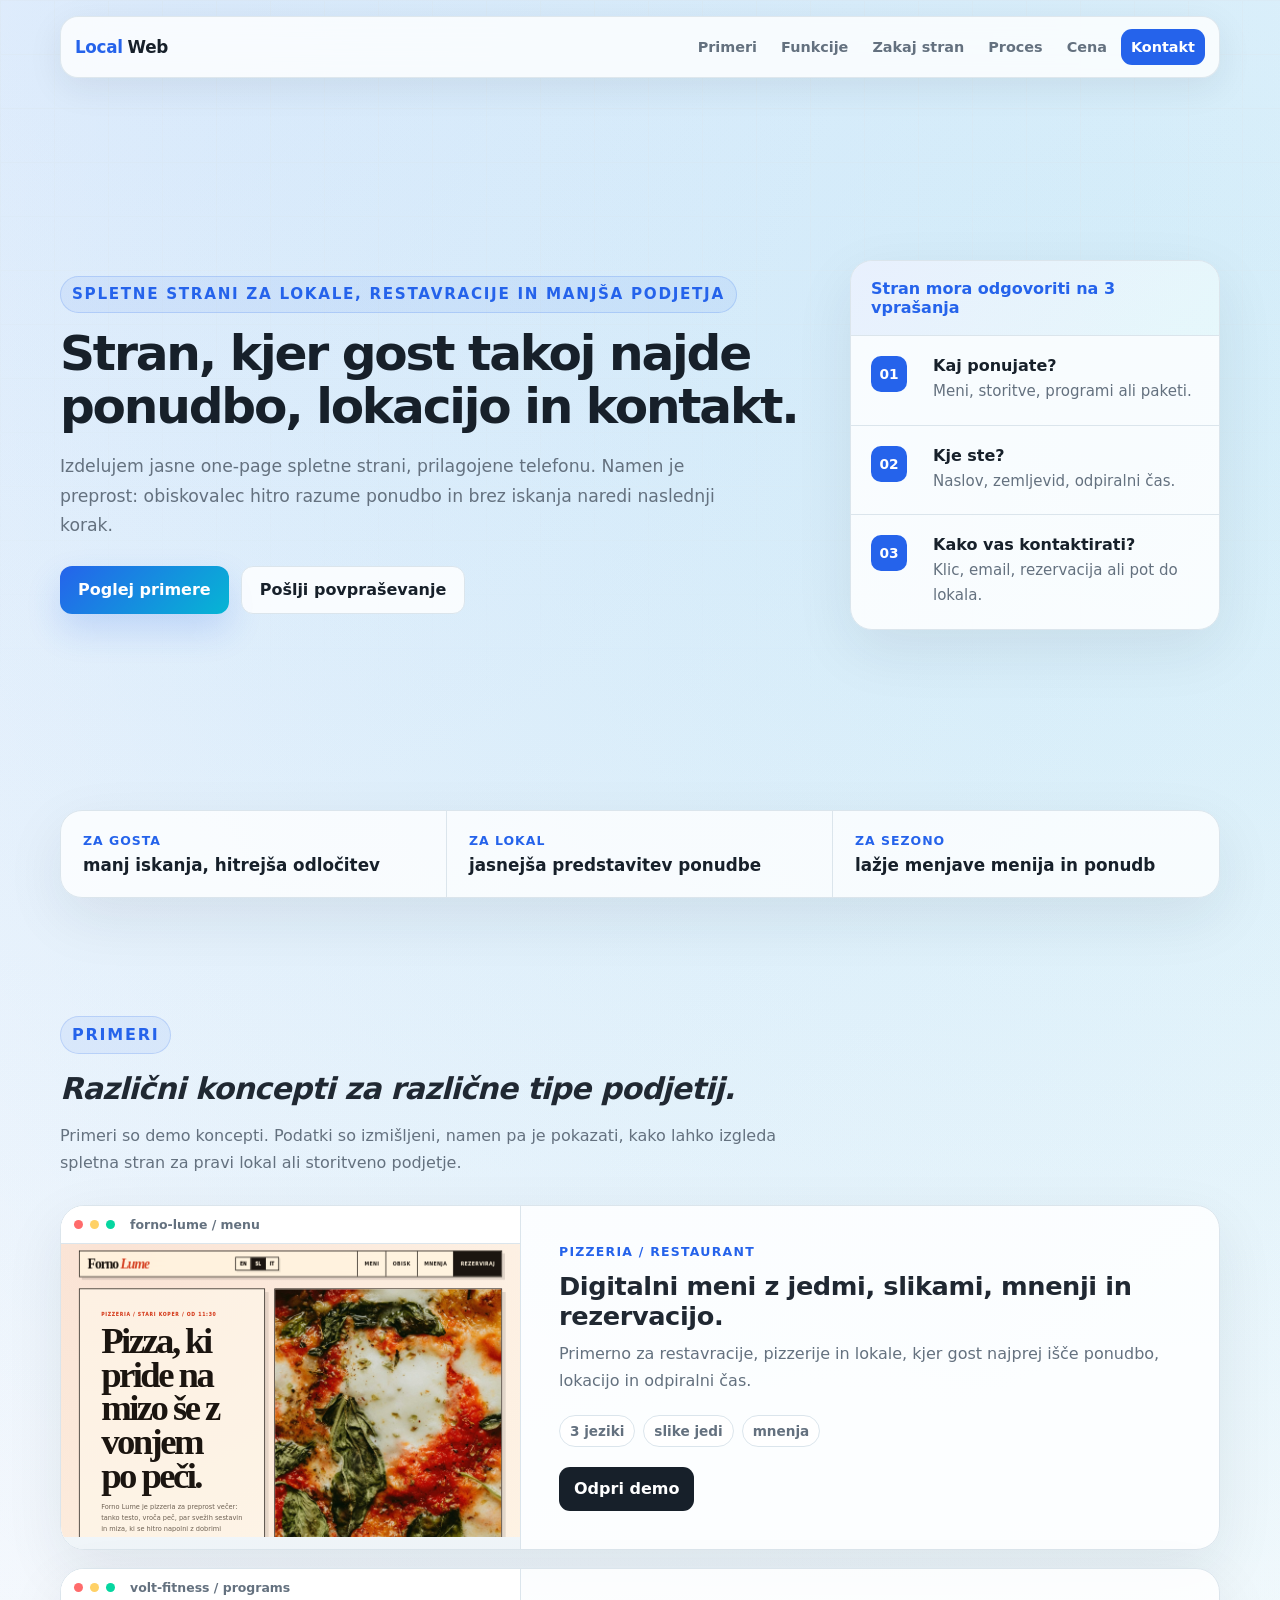
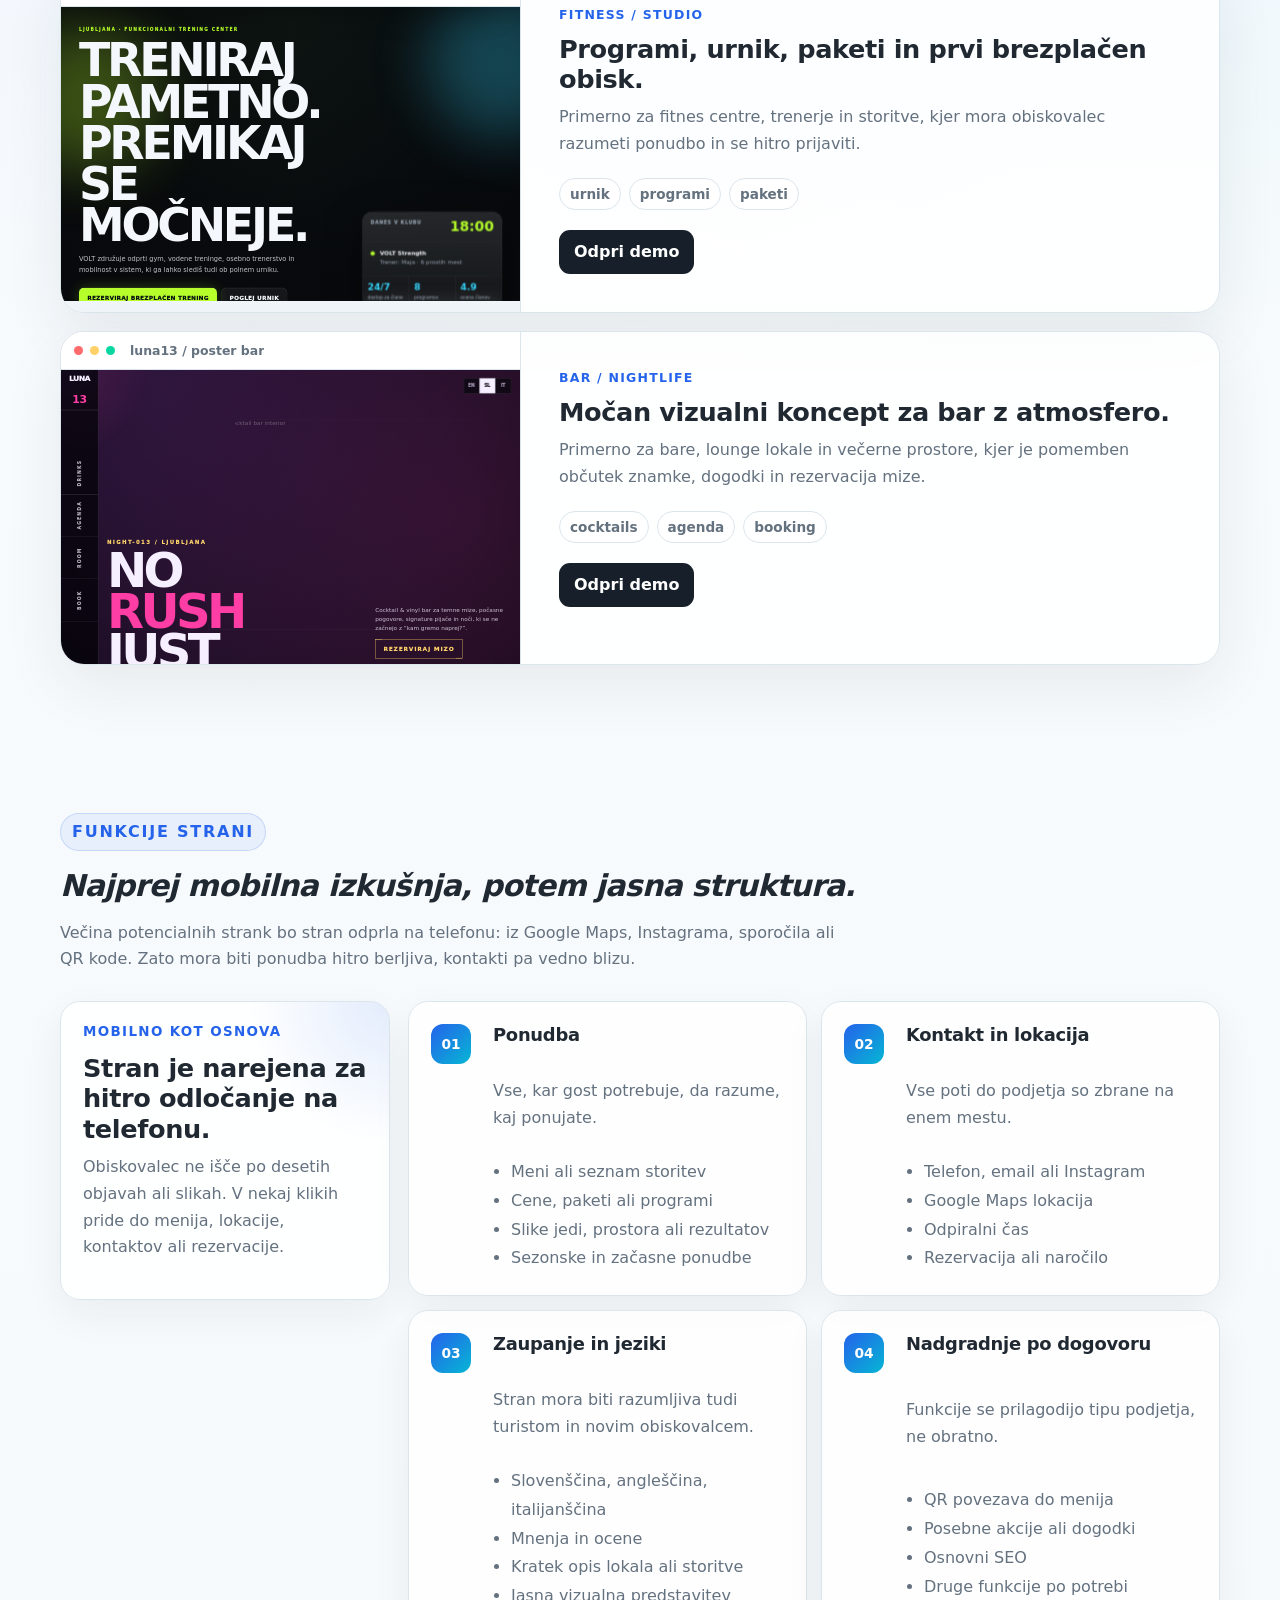
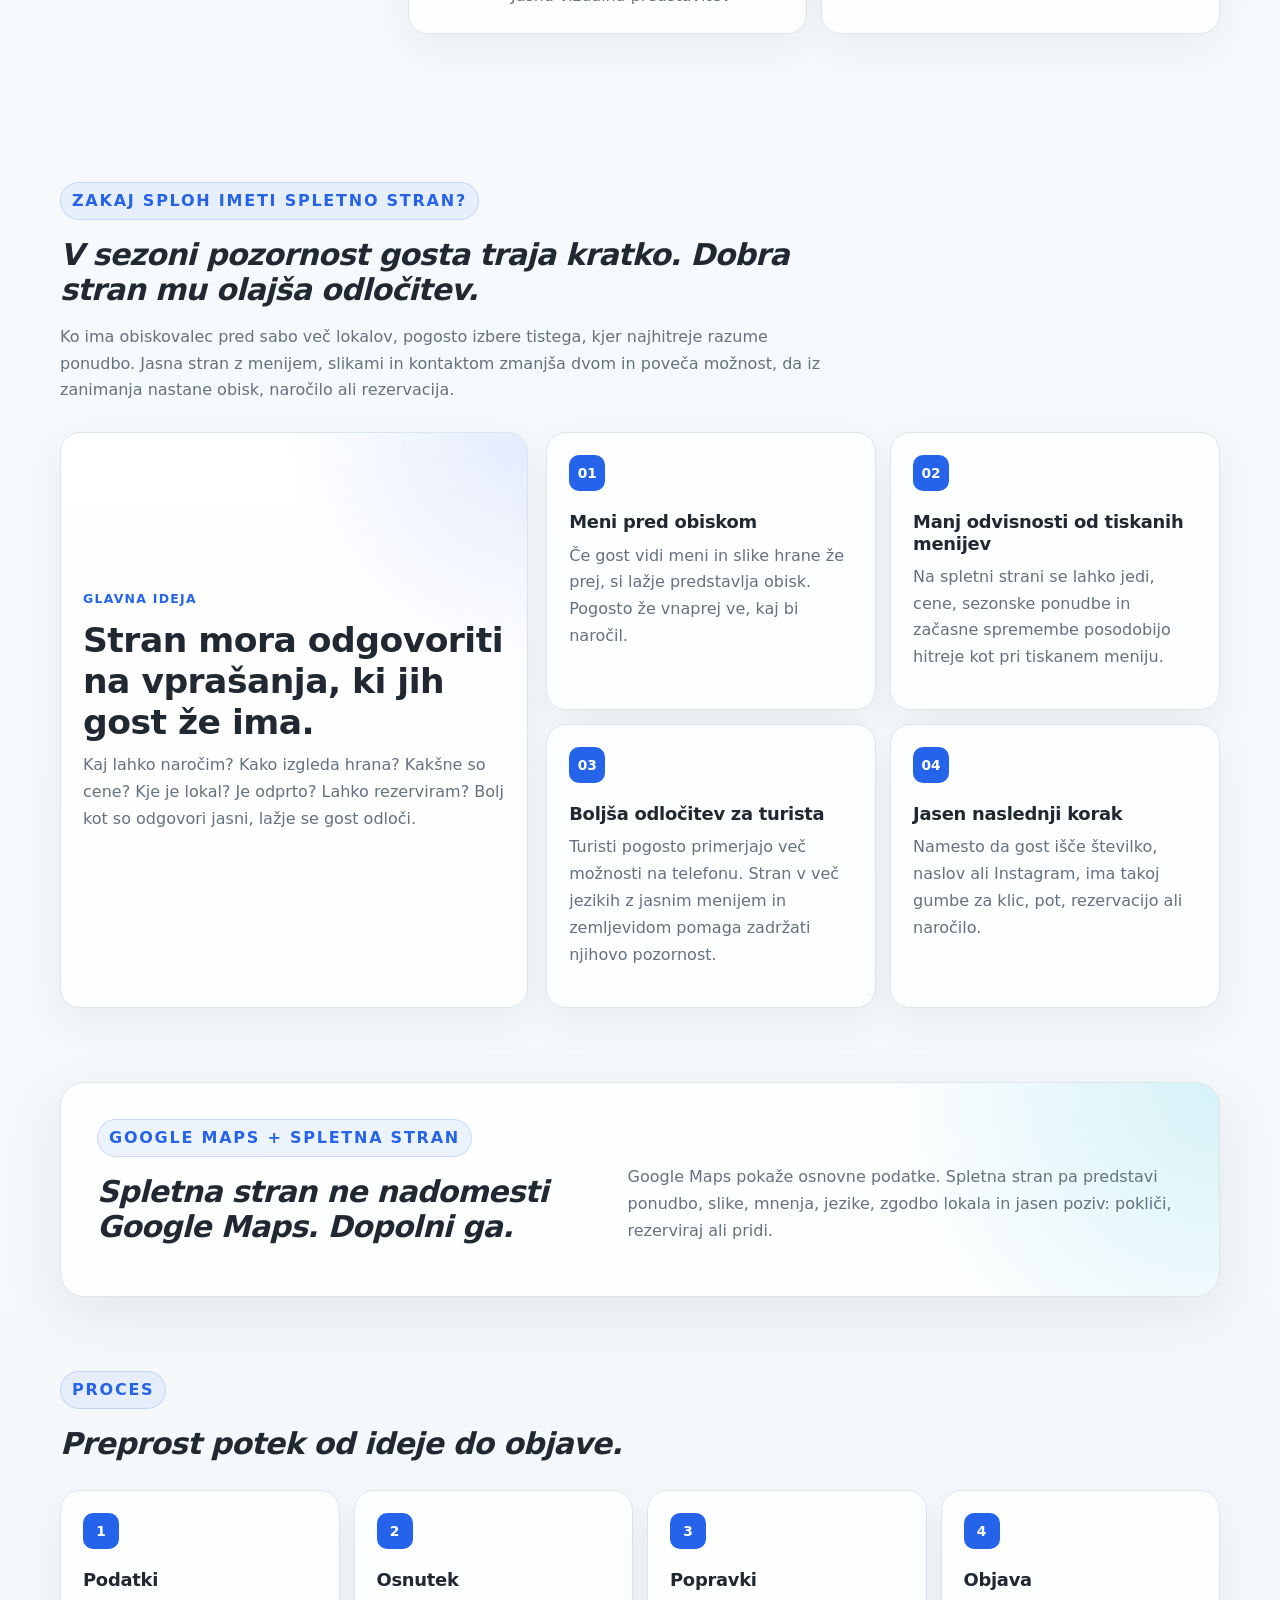
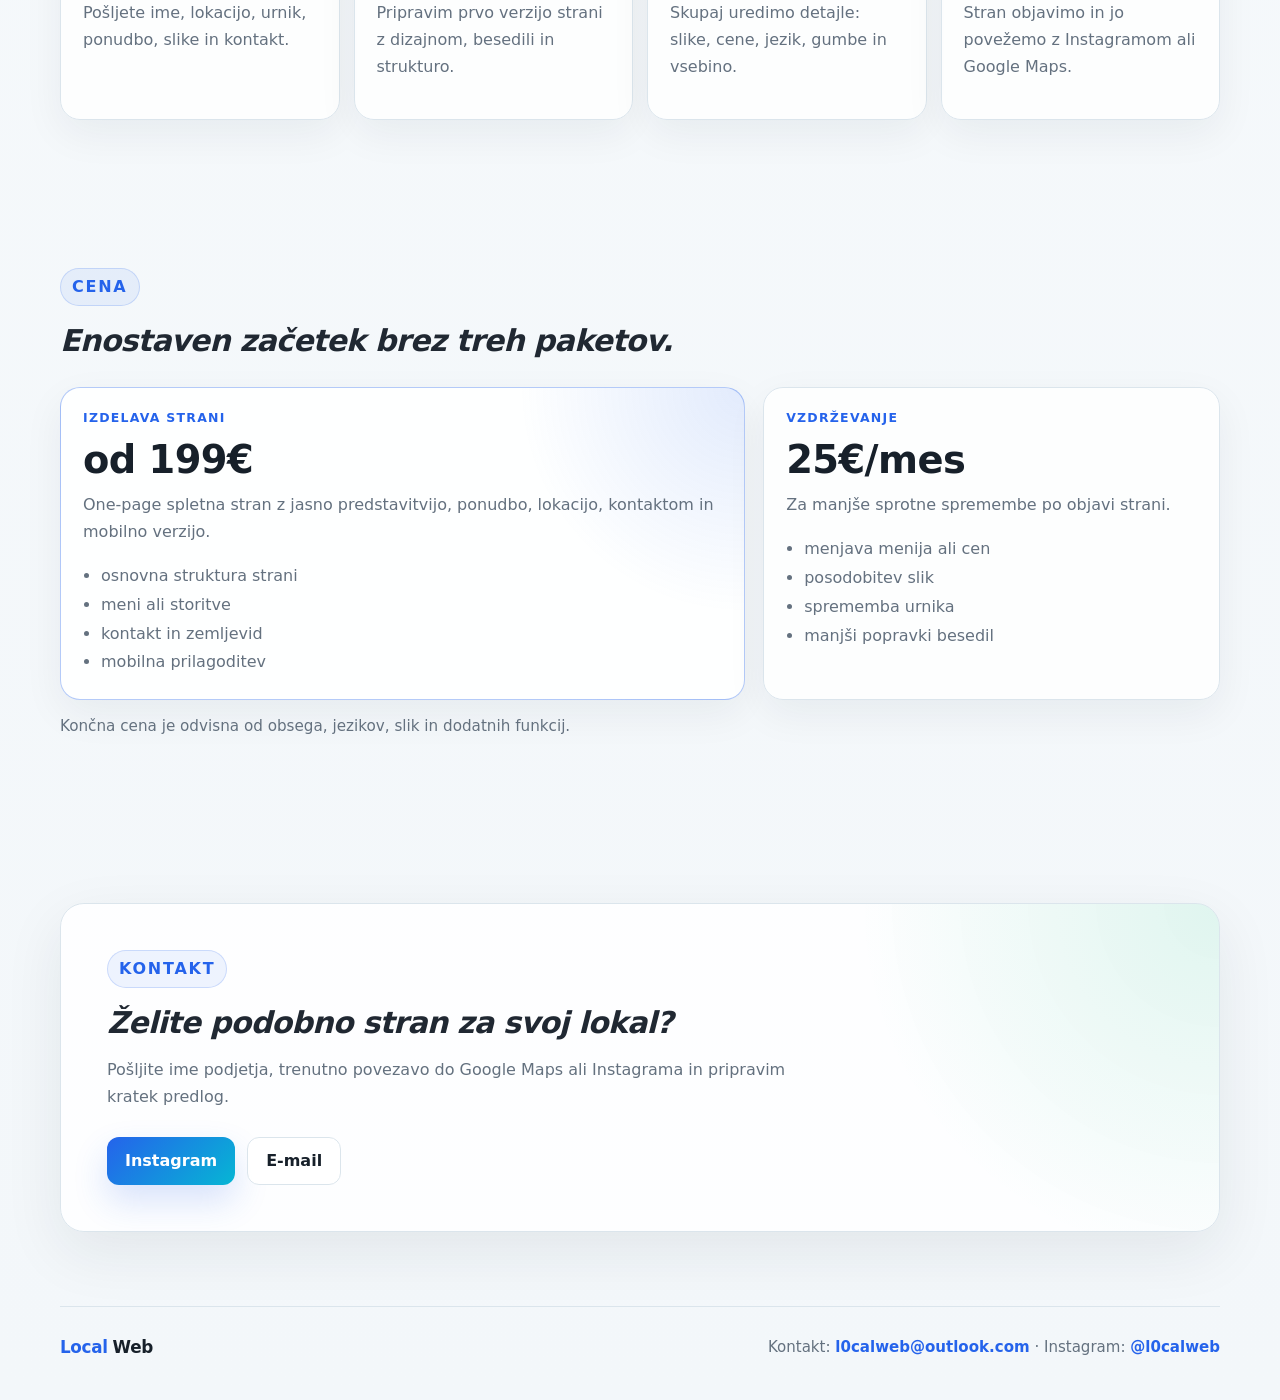
==== commit ec87f420: "Update index.html" ====
--- a/index.html
+++ b/index.html
@@ -398,8 +398,8 @@
         <p>Pošljite ime podjetja, trenutno povezavo do Google Maps ali Instagrama in pripravim kratek predlog.</p>
 
         <div class="contact-actions">
-          <a class="button primary" href="https://www.instagram.com/l0calweb/" target="_blank" rel="noreferrer">Instagram @l0calweb</a>
-          <a class="button secondary" href="mailto:l0calweb@outlook.com">l0calweb@outlook.com</a>
+          <a class="button primary" href="https://www.instagram.com/l0calweb/" target="_blank" rel="noreferrer">Instagram</a>
+          <a class="button secondary" href="mailto:l0calweb@outlook.com">E-mail</a>
         </div>
       </div>
     </section>
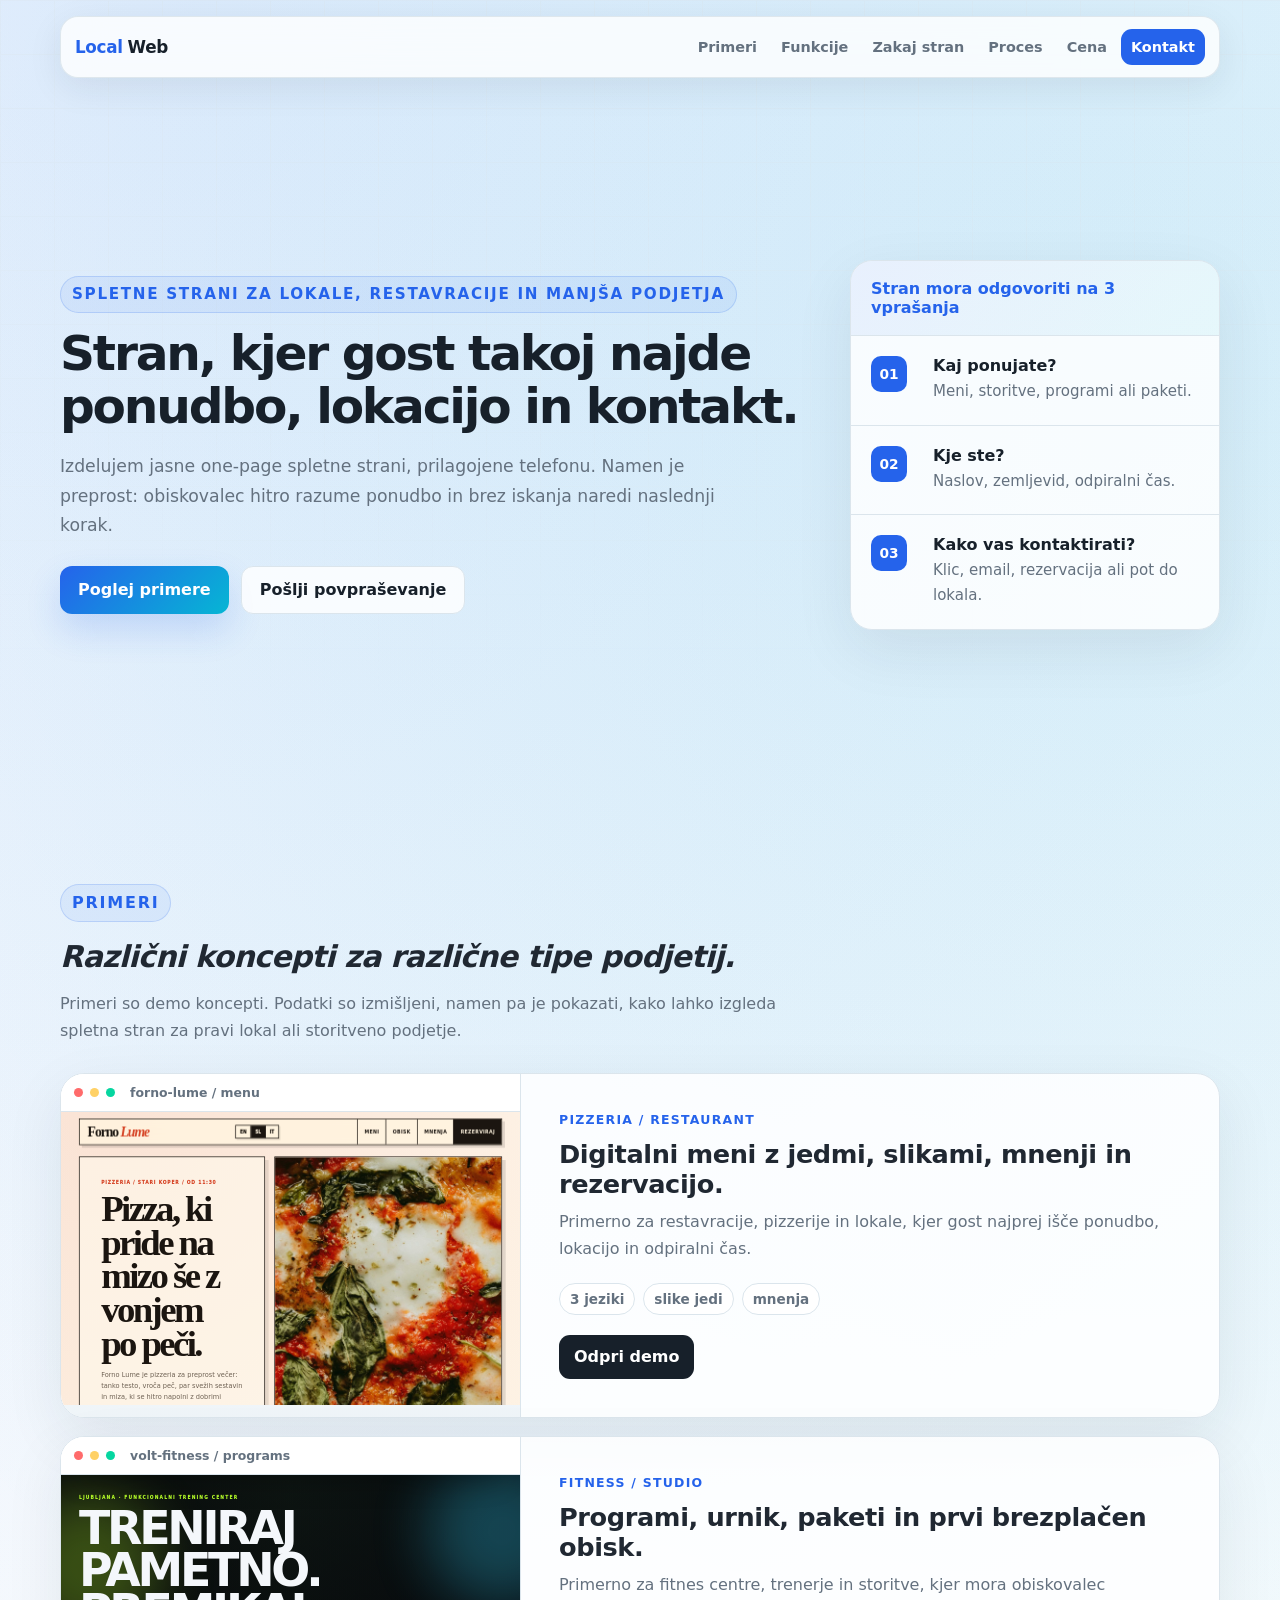
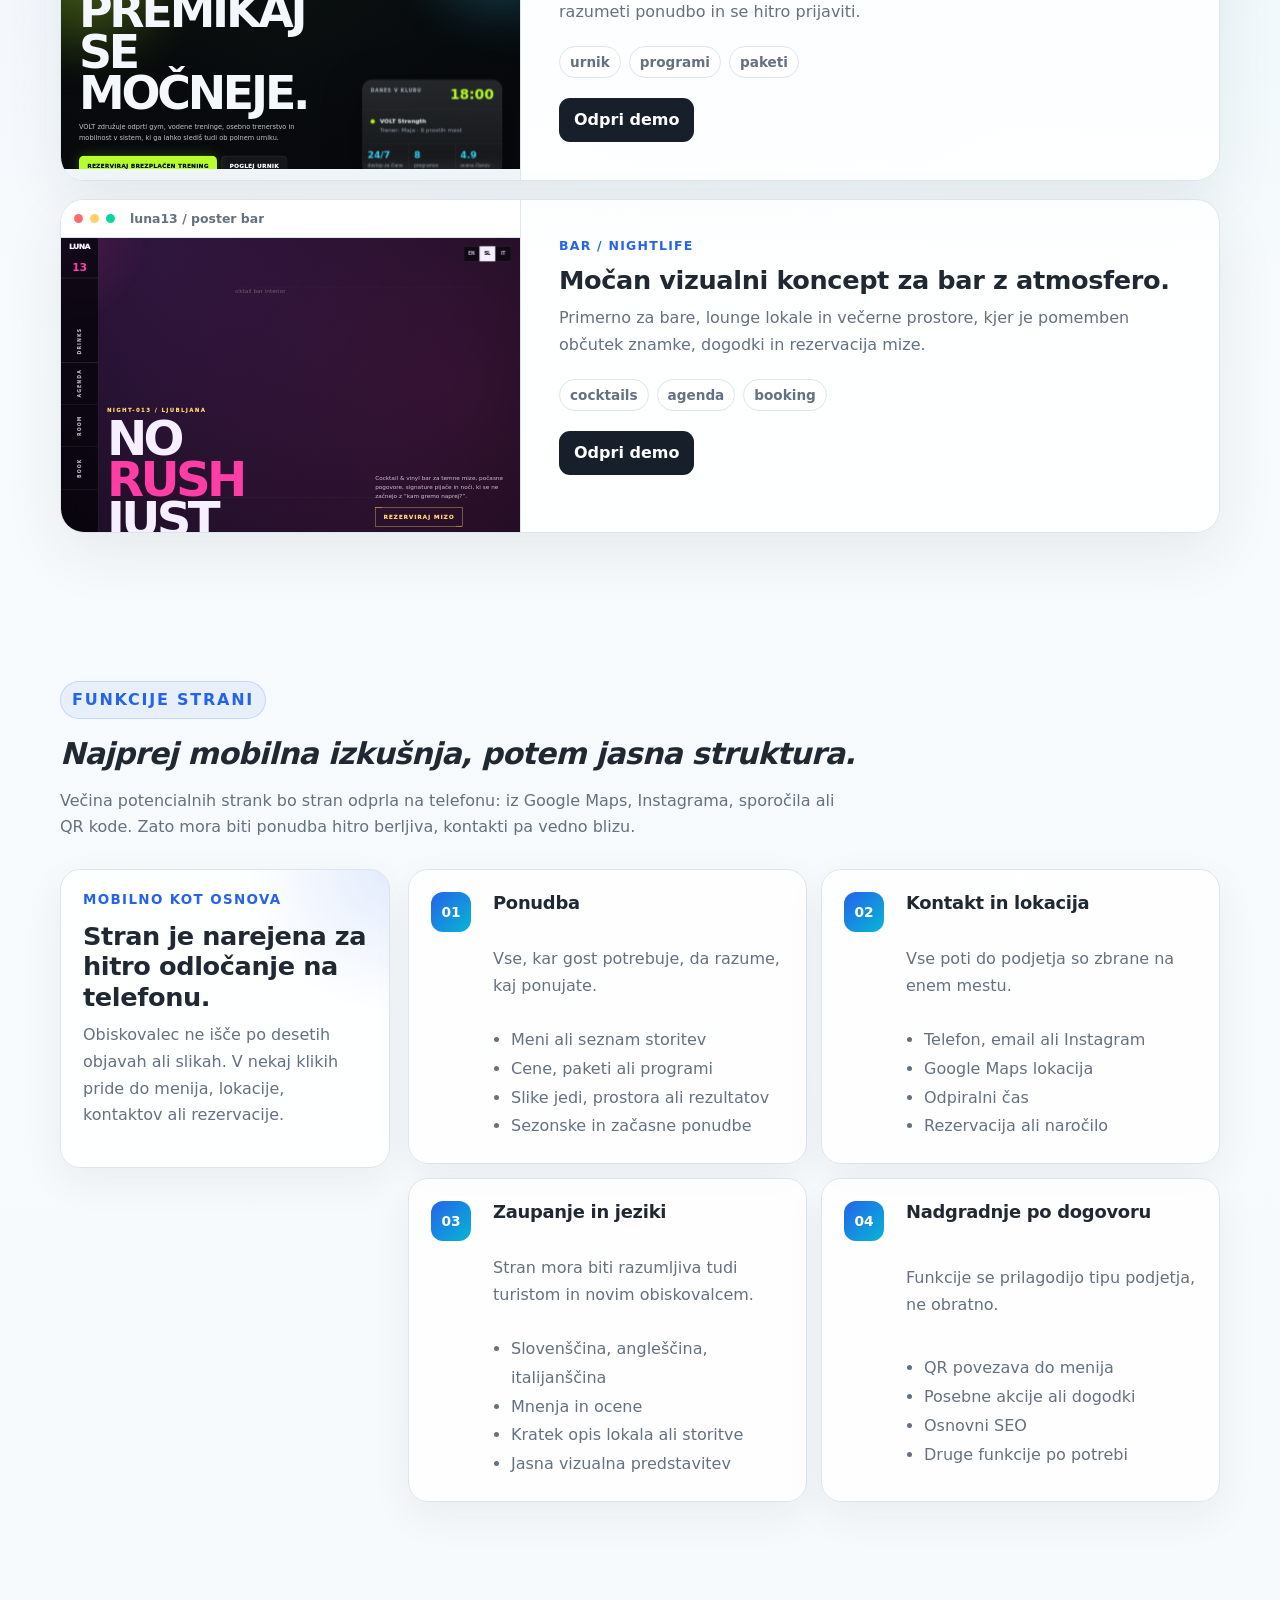
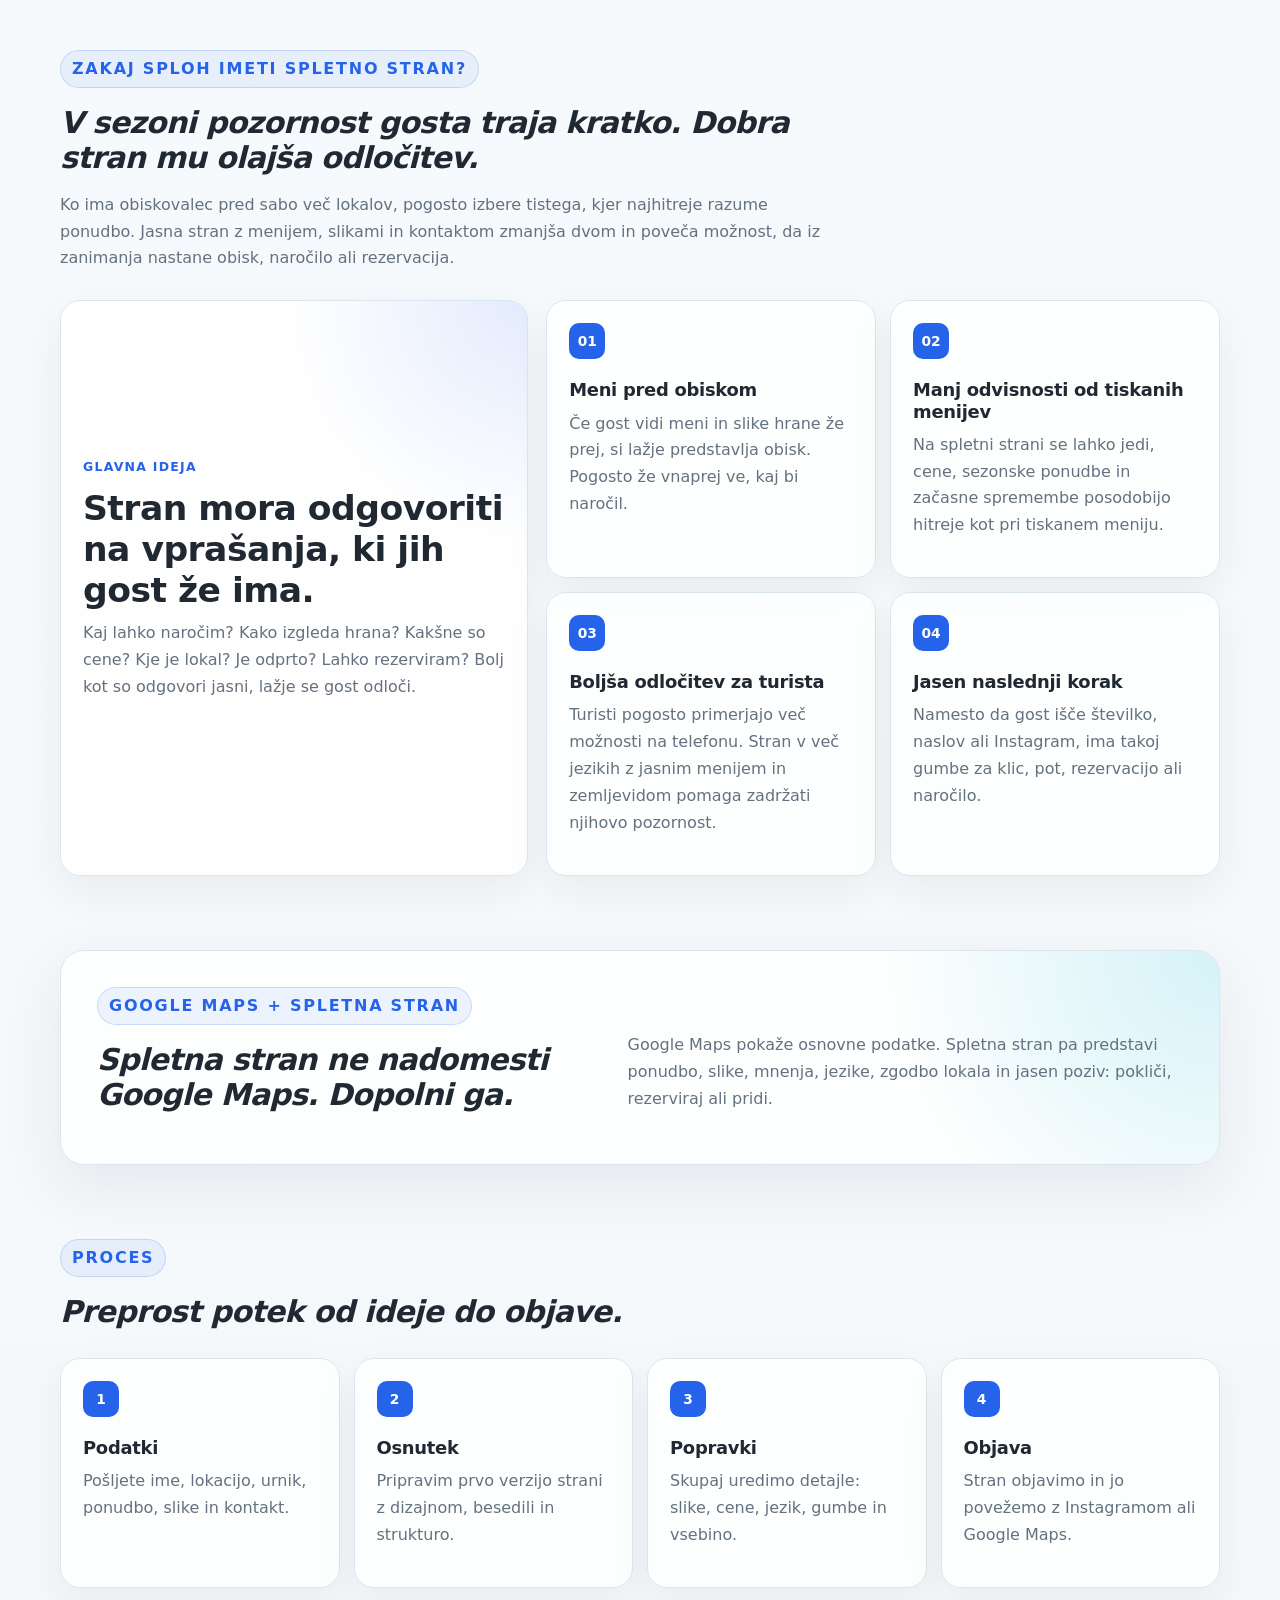
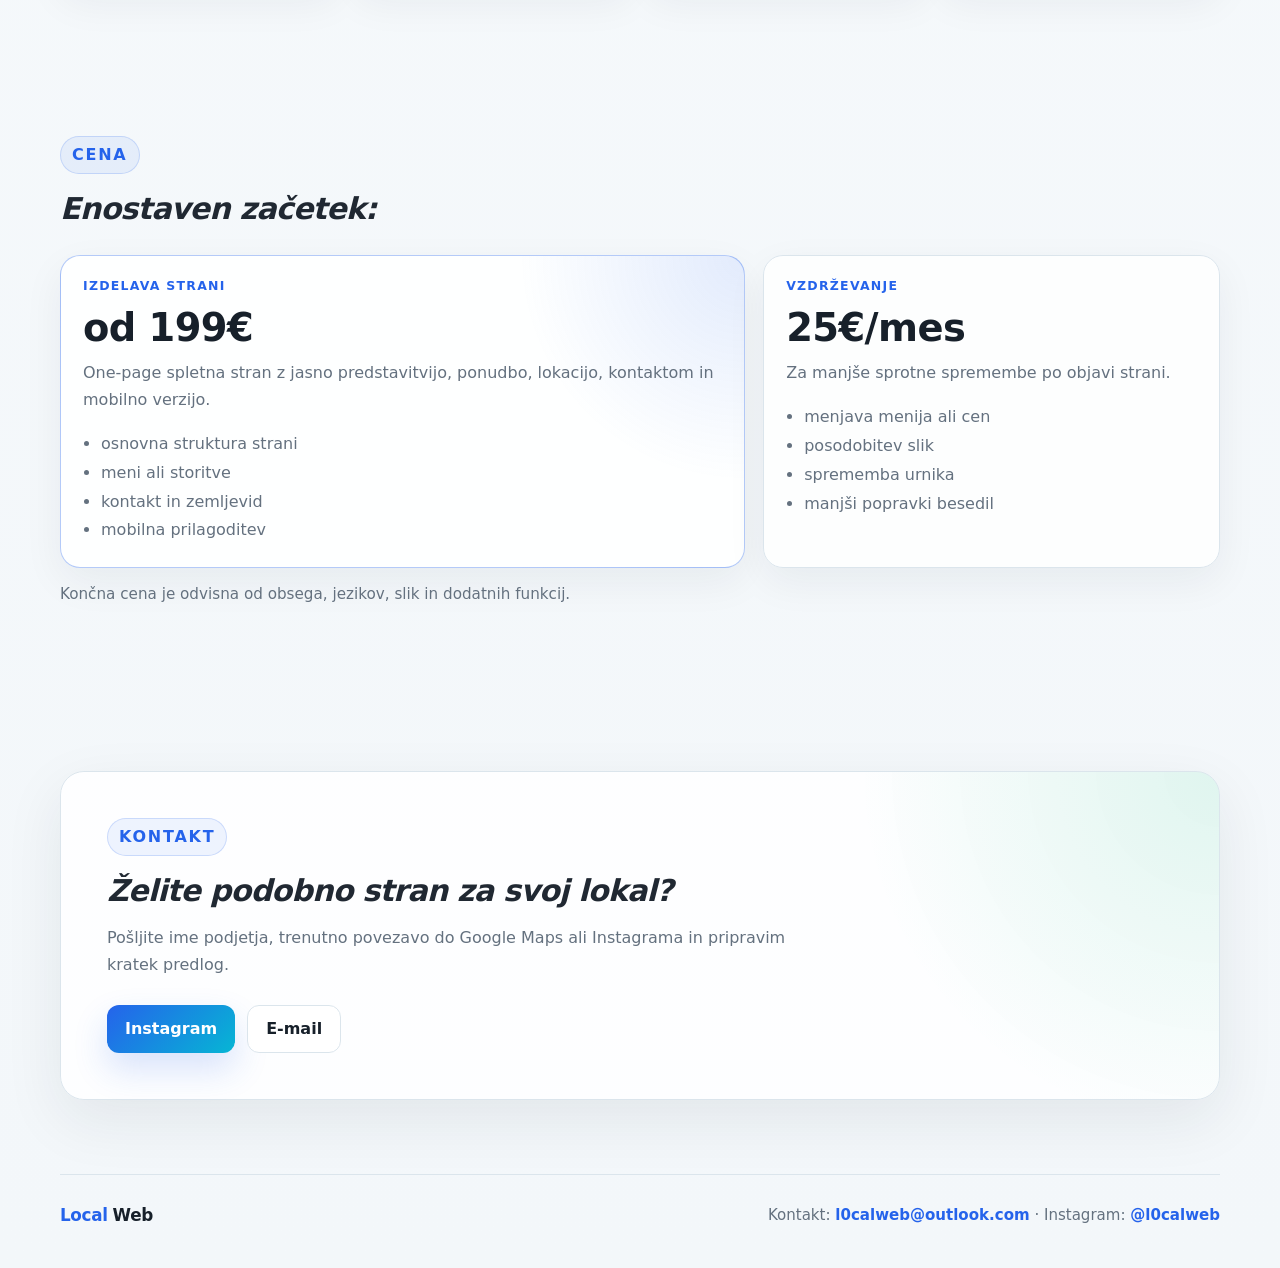
==== commit 1cd79dfb: "Update index.html" ====
--- a/index.html
+++ b/index.html
@@ -75,21 +75,6 @@
           </div>
         </div>
       </aside>
-    </section>
-
-    <section class="section quick-intent reveal" aria-label="Website purpose">
-      <div>
-        <span>Za gosta</span>
-        <strong>manj iskanja, hitrejša odločitev</strong>
-      </div>
-      <div>
-        <span>Za lokal</span>
-        <strong>jasnejša predstavitev ponudbe</strong>
-      </div>
-      <div>
-        <span>Za sezono</span>
-        <strong>lažje menjave menija in ponudb</strong>
-      </div>
     </section>
 
     <section class="section examples" id="examples">
@@ -359,7 +344,7 @@
     <section class="section pricing" id="pricing">
       <div class="section-heading reveal">
         <p class="label">Cena</p>
-        <h2>Enostaven začetek brez treh paketov.</h2>
+        <h2>Enostaven začetek:</h2>
       </div>
 
       <div class="pricing-grid pricing-two">
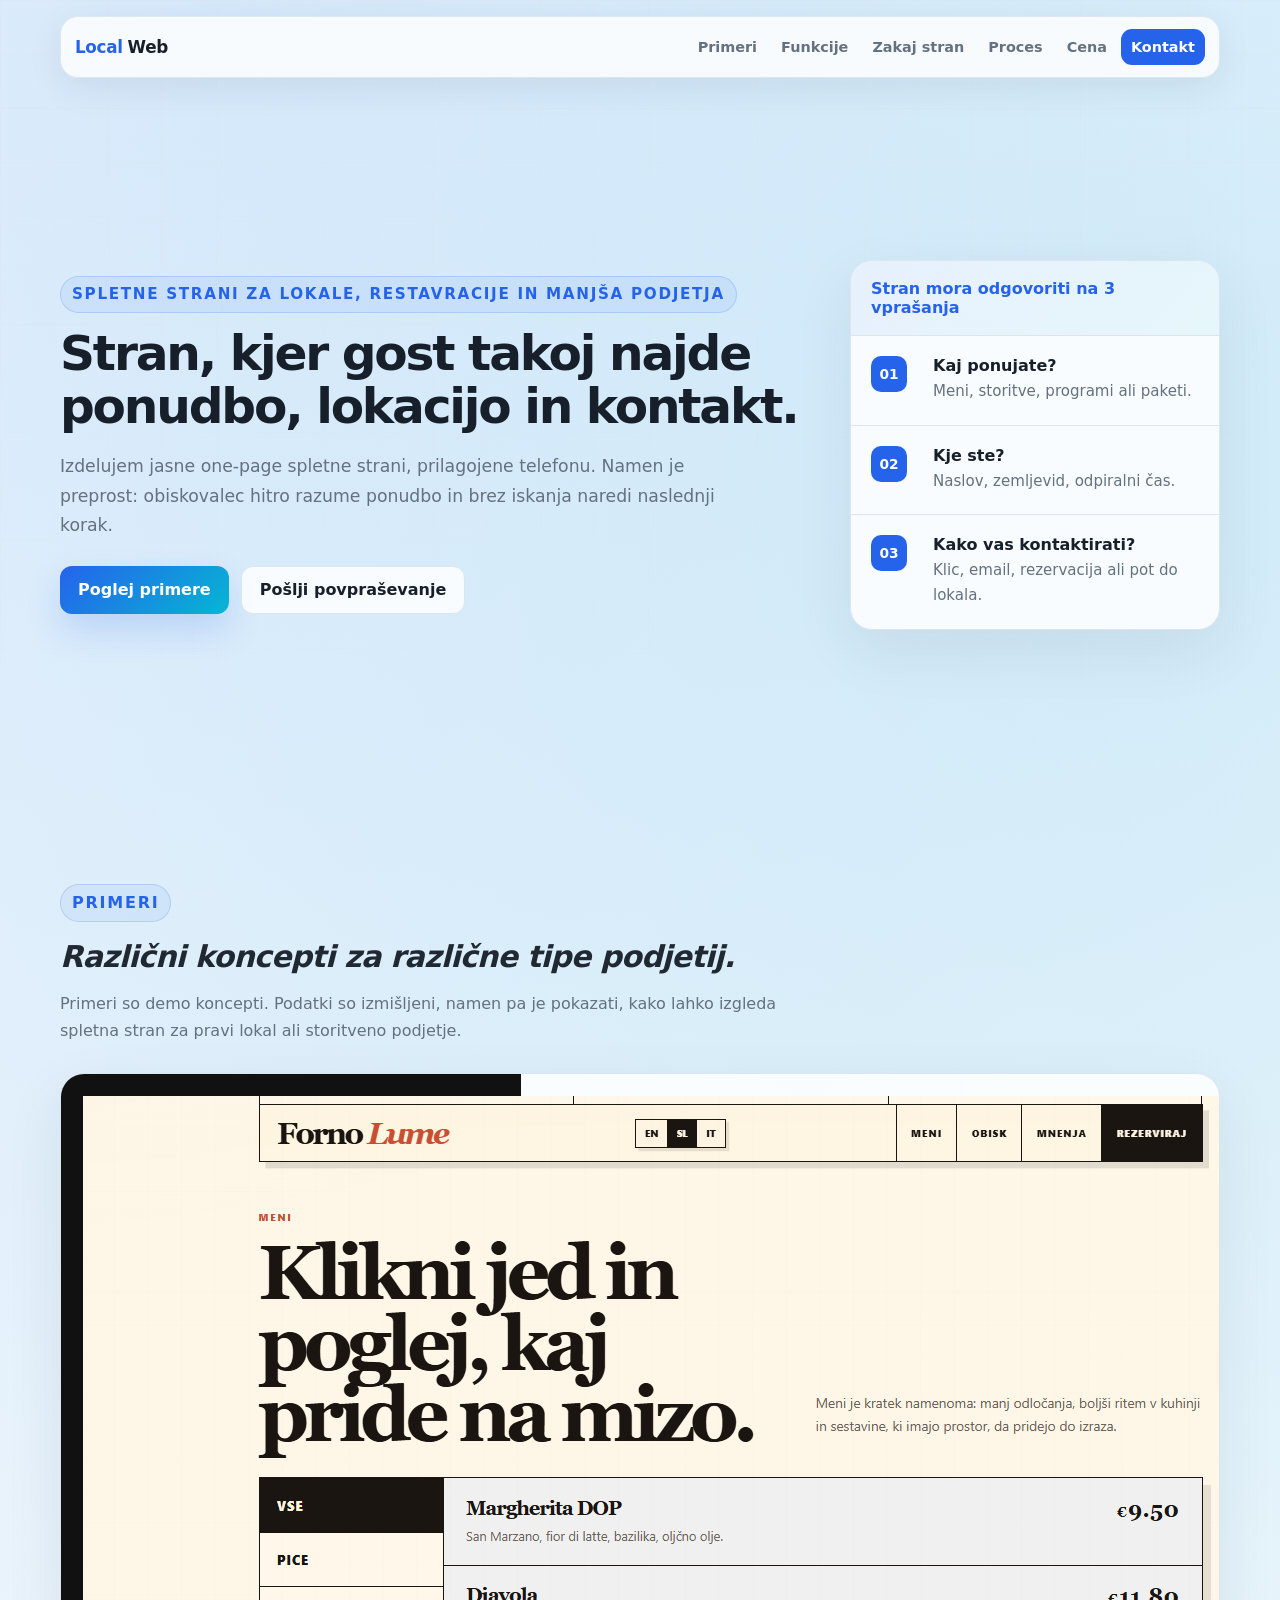
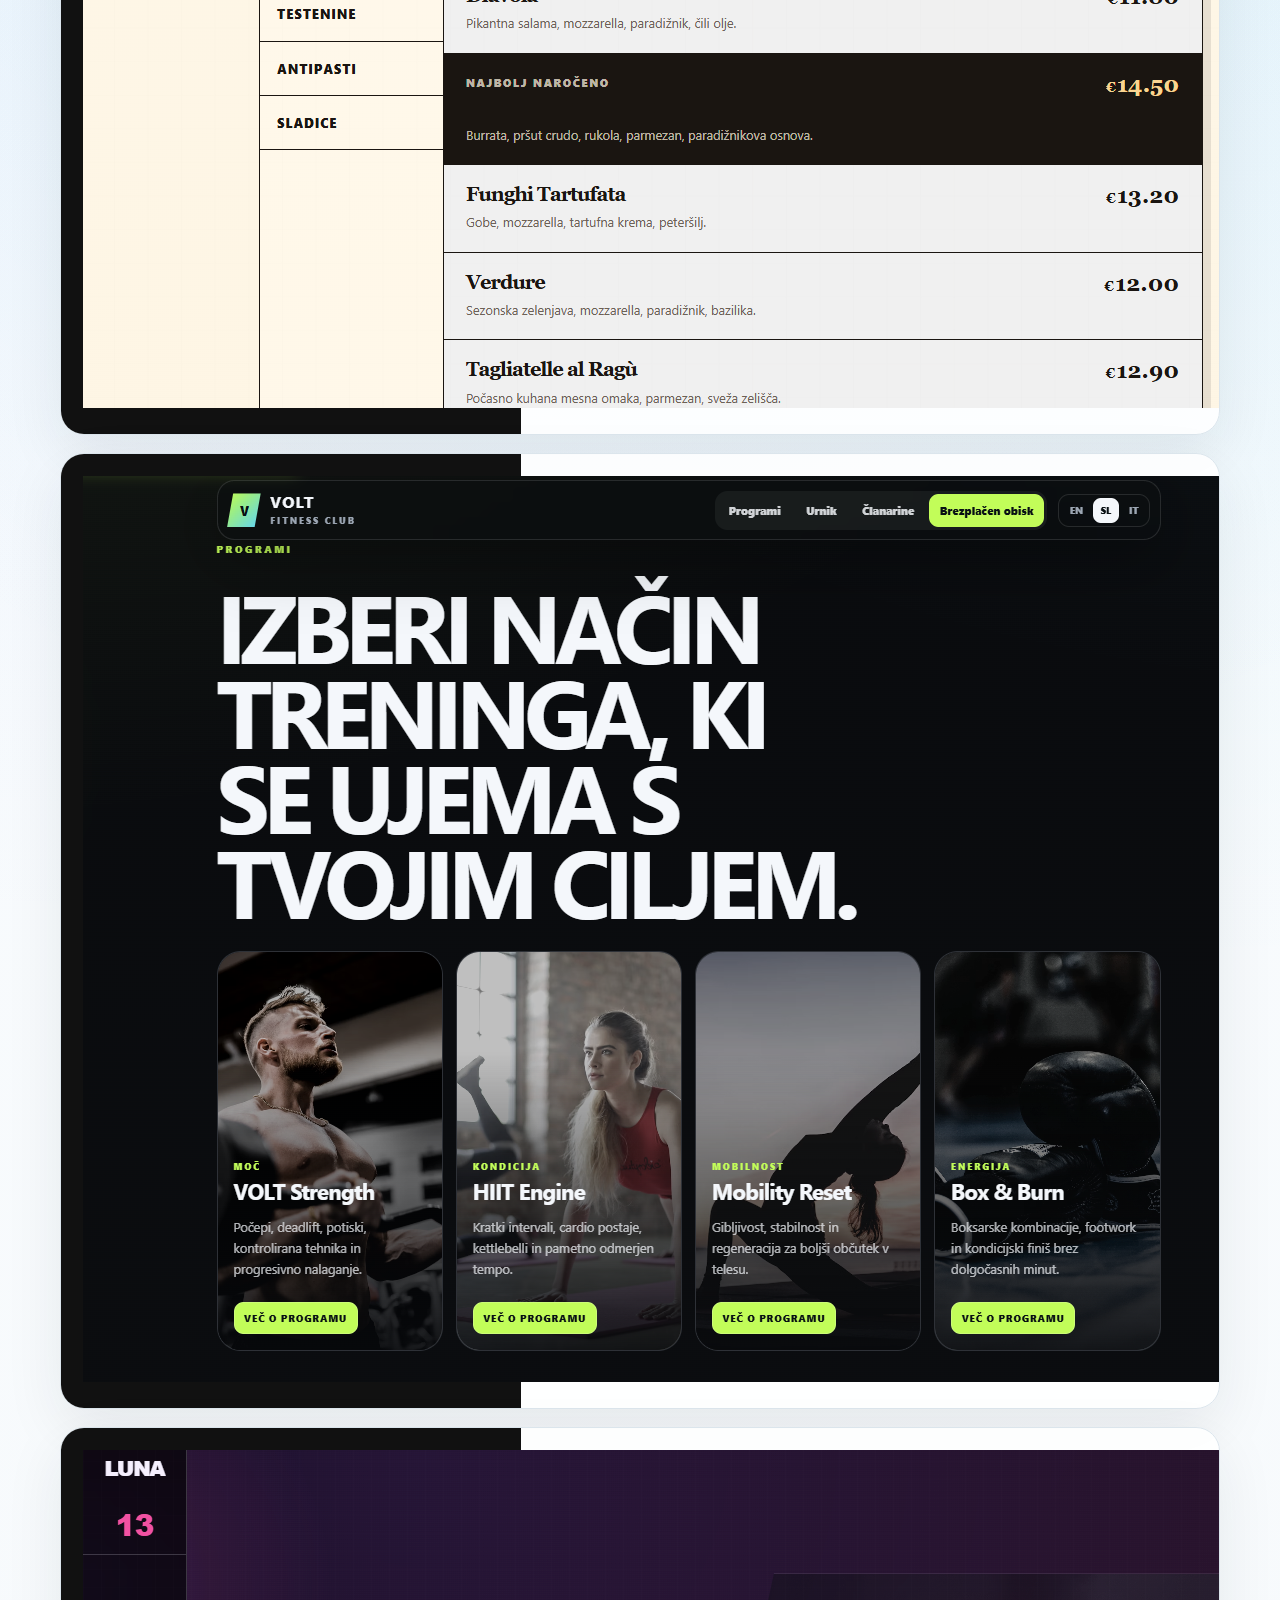
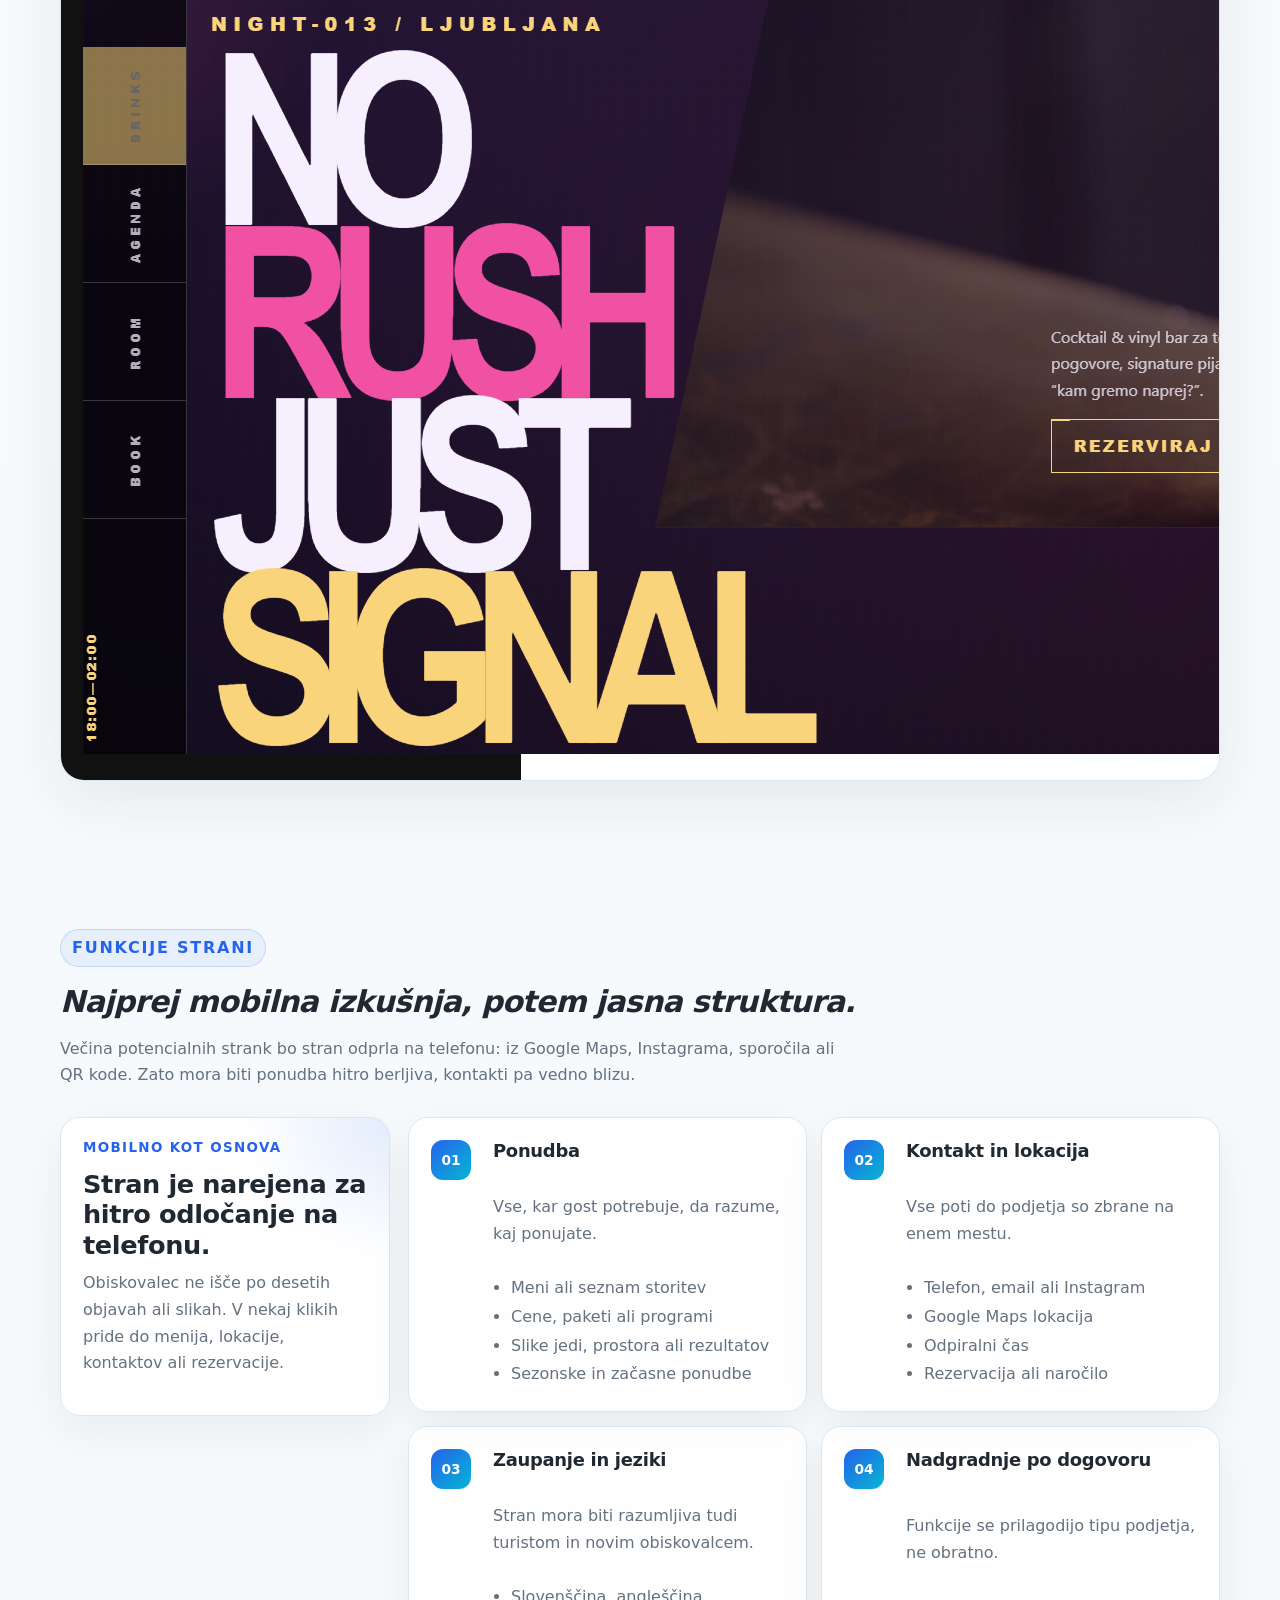
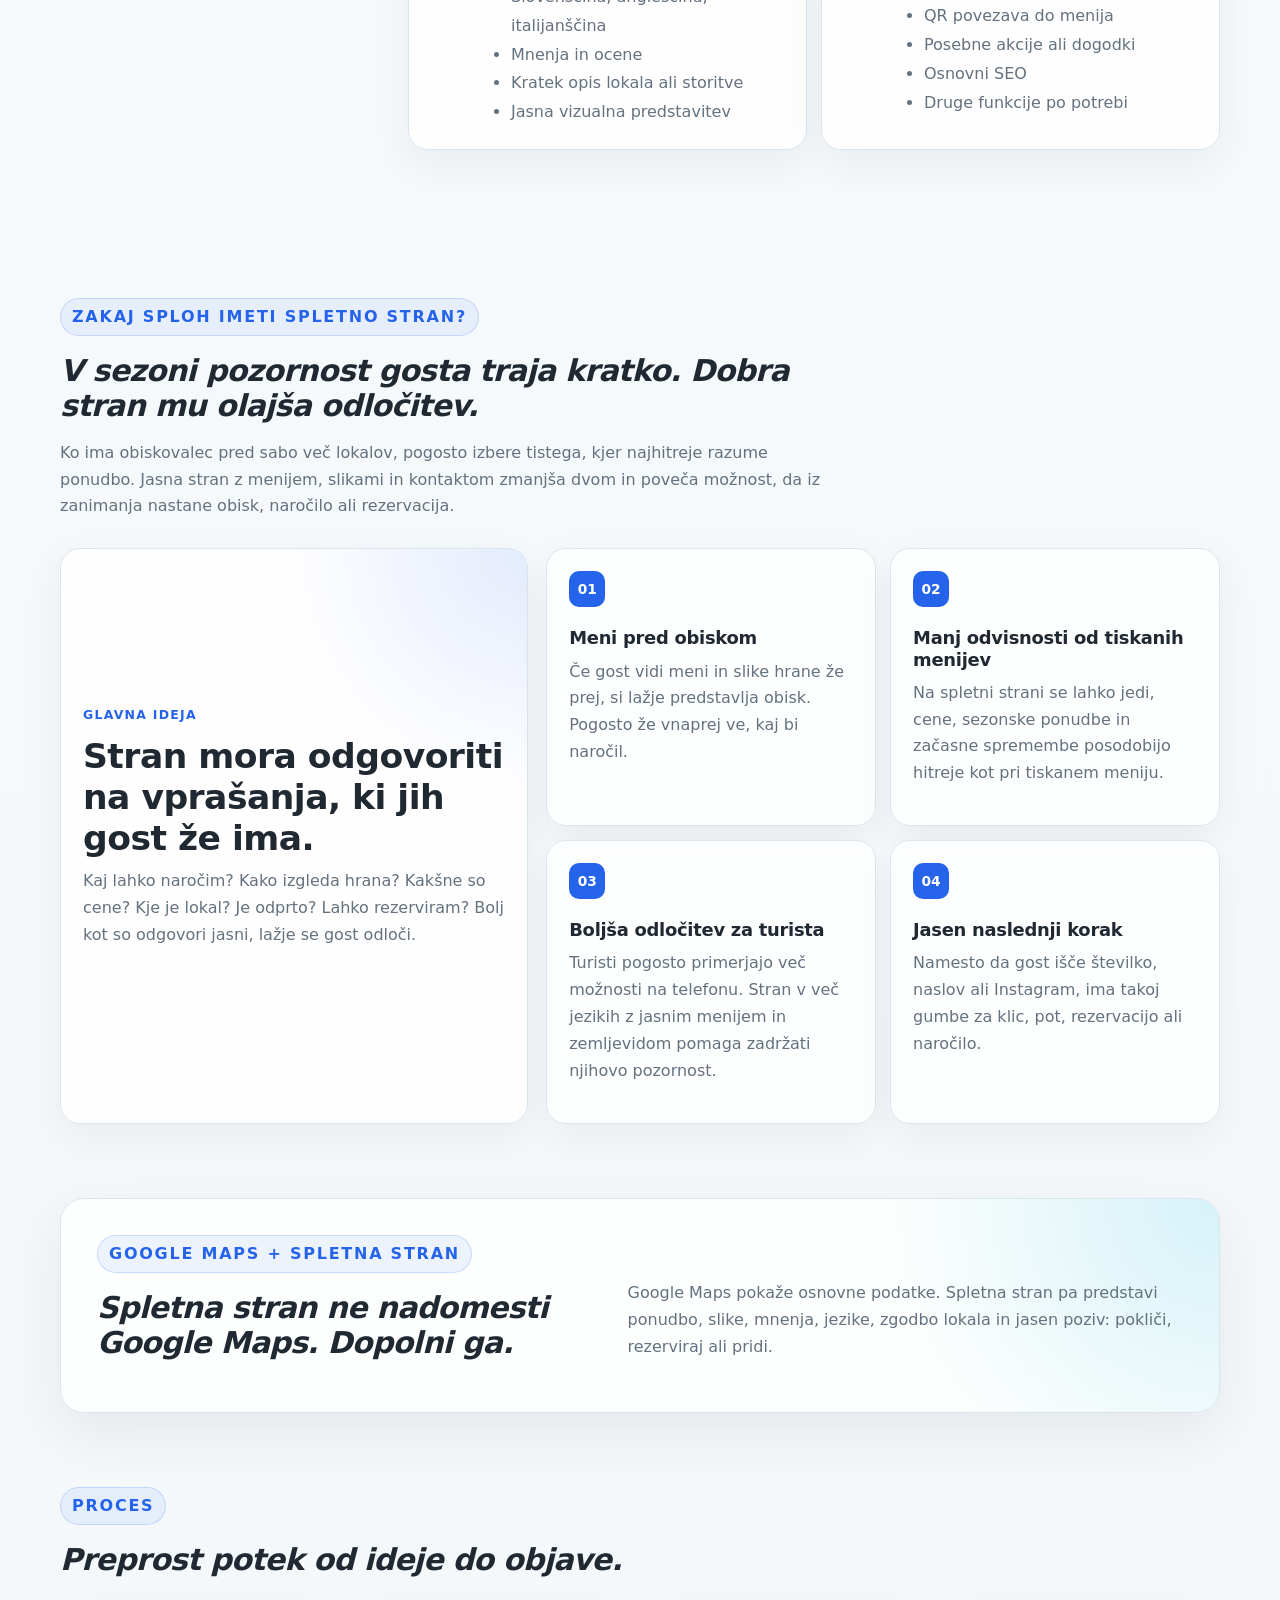
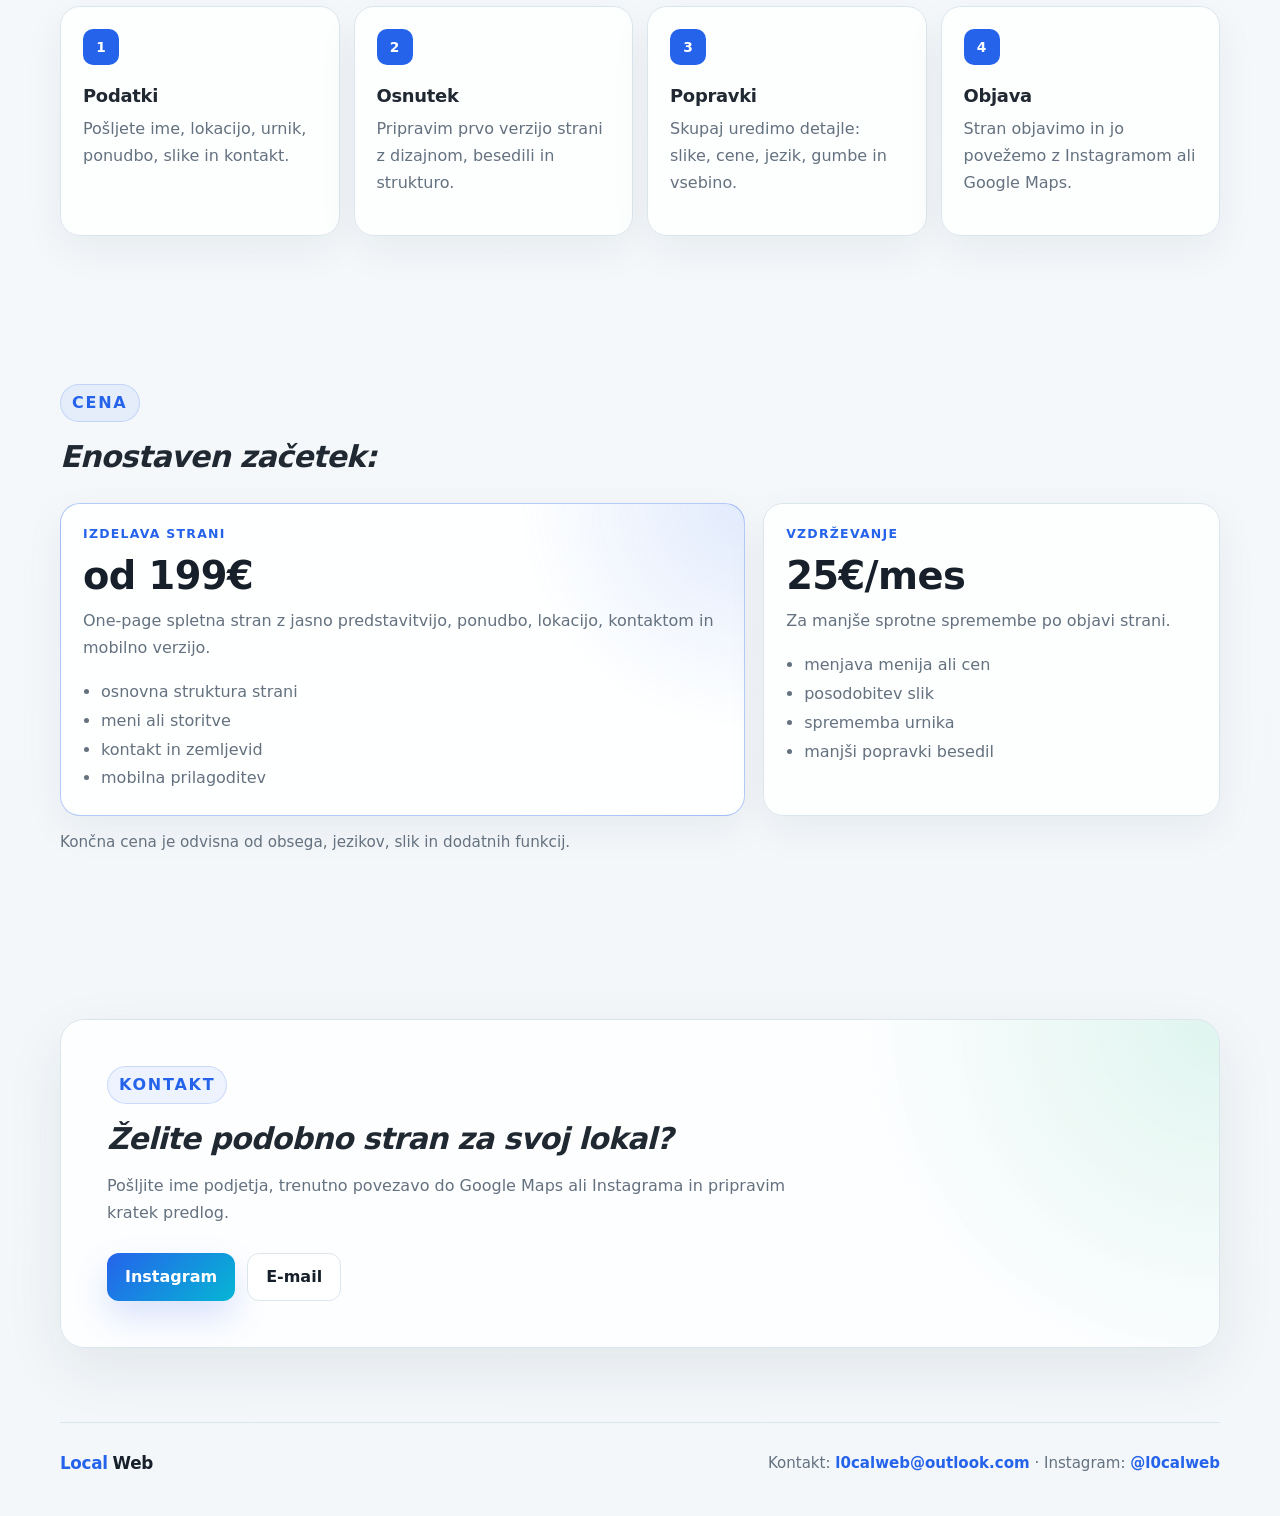
==== commit 6a4c8592: "Update index.html" ====
--- a/index.html
+++ b/index.html
@@ -6,6 +6,25 @@
   <title>Spletne strani za lokale in manjša podjetja</title>
   <meta name="description" content="Jasne, mobilne in moderne spletne strani za lokale, restavracije, fitnes centre in manjša podjetja." />
   <meta name="theme-color" content="#f7fafc" />
+
+  <script>
+    if ("scrollRestoration" in history) {
+      history.scrollRestoration = "manual";
+    }
+  
+    function forceTopOnNormalOpen() {
+      if (!window.location.hash) {
+        window.scrollTo(0, 0);
+        document.documentElement.scrollTop = 0;
+        document.body.scrollTop = 0;
+      }
+    }
+  
+    window.addEventListener("pageshow", forceTopOnNormalOpen);
+    window.addEventListener("load", forceTopOnNormalOpen);
+    document.addEventListener("DOMContentLoaded", forceTopOnNormalOpen);
+  </script>
+  
   <link rel="stylesheet" href="styles.css" />
 </head>
 
@@ -88,17 +107,8 @@
 
       <div class="cards">
         <article class="project-card reveal">
-          <div class="project-preview live-preview">
-            <div class="preview-toolbar">
-              <span></span><span></span><span></span>
-              <small>forno-lume / menu</small>
-            </div>
-
-            <div class="preview-canvas" data-preview-offset="0">
-              <iframe src="./forno-lume/index.html#menu" title="Forno Lume preview" loading="lazy"></iframe>
-            </div>
-
-            <a class="preview-open" href="./forno-lume/index.html" target="_blank" rel="noreferrer" aria-label="Odpri Forno Lume demo"></a>
+          <div class="project-preview screenshot-preview">
+            <img src="./assets/preview-forno-lume.webp" alt="Forno Lume website preview" />
           </div>
 
           <div class="project-body">
@@ -119,17 +129,8 @@
         </article>
 
         <article class="project-card reveal">
-          <div class="project-preview live-preview">
-            <div class="preview-toolbar">
-              <span></span><span></span><span></span>
-              <small>volt-fitness / programs</small>
-            </div>
-
-            <div class="preview-canvas" data-preview-offset="-34">
-              <iframe src="./volt-fitness/index.html#programs" title="VOLT Fitness preview" loading="lazy"></iframe>
-            </div>
-
-            <a class="preview-open" href="./volt-fitness/index.html" target="_blank" rel="noreferrer" aria-label="Odpri VOLT Fitness demo"></a>
+          <div class="project-preview screenshot-preview">
+            <img src="./assets/preview-volt-fitness.webp" alt="VOLT Fitness website preview" />
           </div>
 
           <div class="project-body">
@@ -150,17 +151,8 @@
         </article>
 
         <article class="project-card reveal">
-          <div class="project-preview live-preview">
-            <div class="preview-toolbar">
-              <span></span><span></span><span></span>
-              <small>luna13 / poster bar</small>
-            </div>
-
-            <div class="preview-canvas" data-preview-offset="0">
-              <iframe src="./luna13/index.html" title="LUNA 13 preview" loading="lazy"></iframe>
-            </div>
-
-            <a class="preview-open" href="./luna13/index.html" target="_blank" rel="noreferrer" aria-label="Odpri LUNA 13 demo"></a>
+          <div class="project-preview screenshot-preview">
+            <img src="./assets/preview-luna13.webp" alt="LUNA 13 website preview" />
           </div>
 
           <div class="project-body">
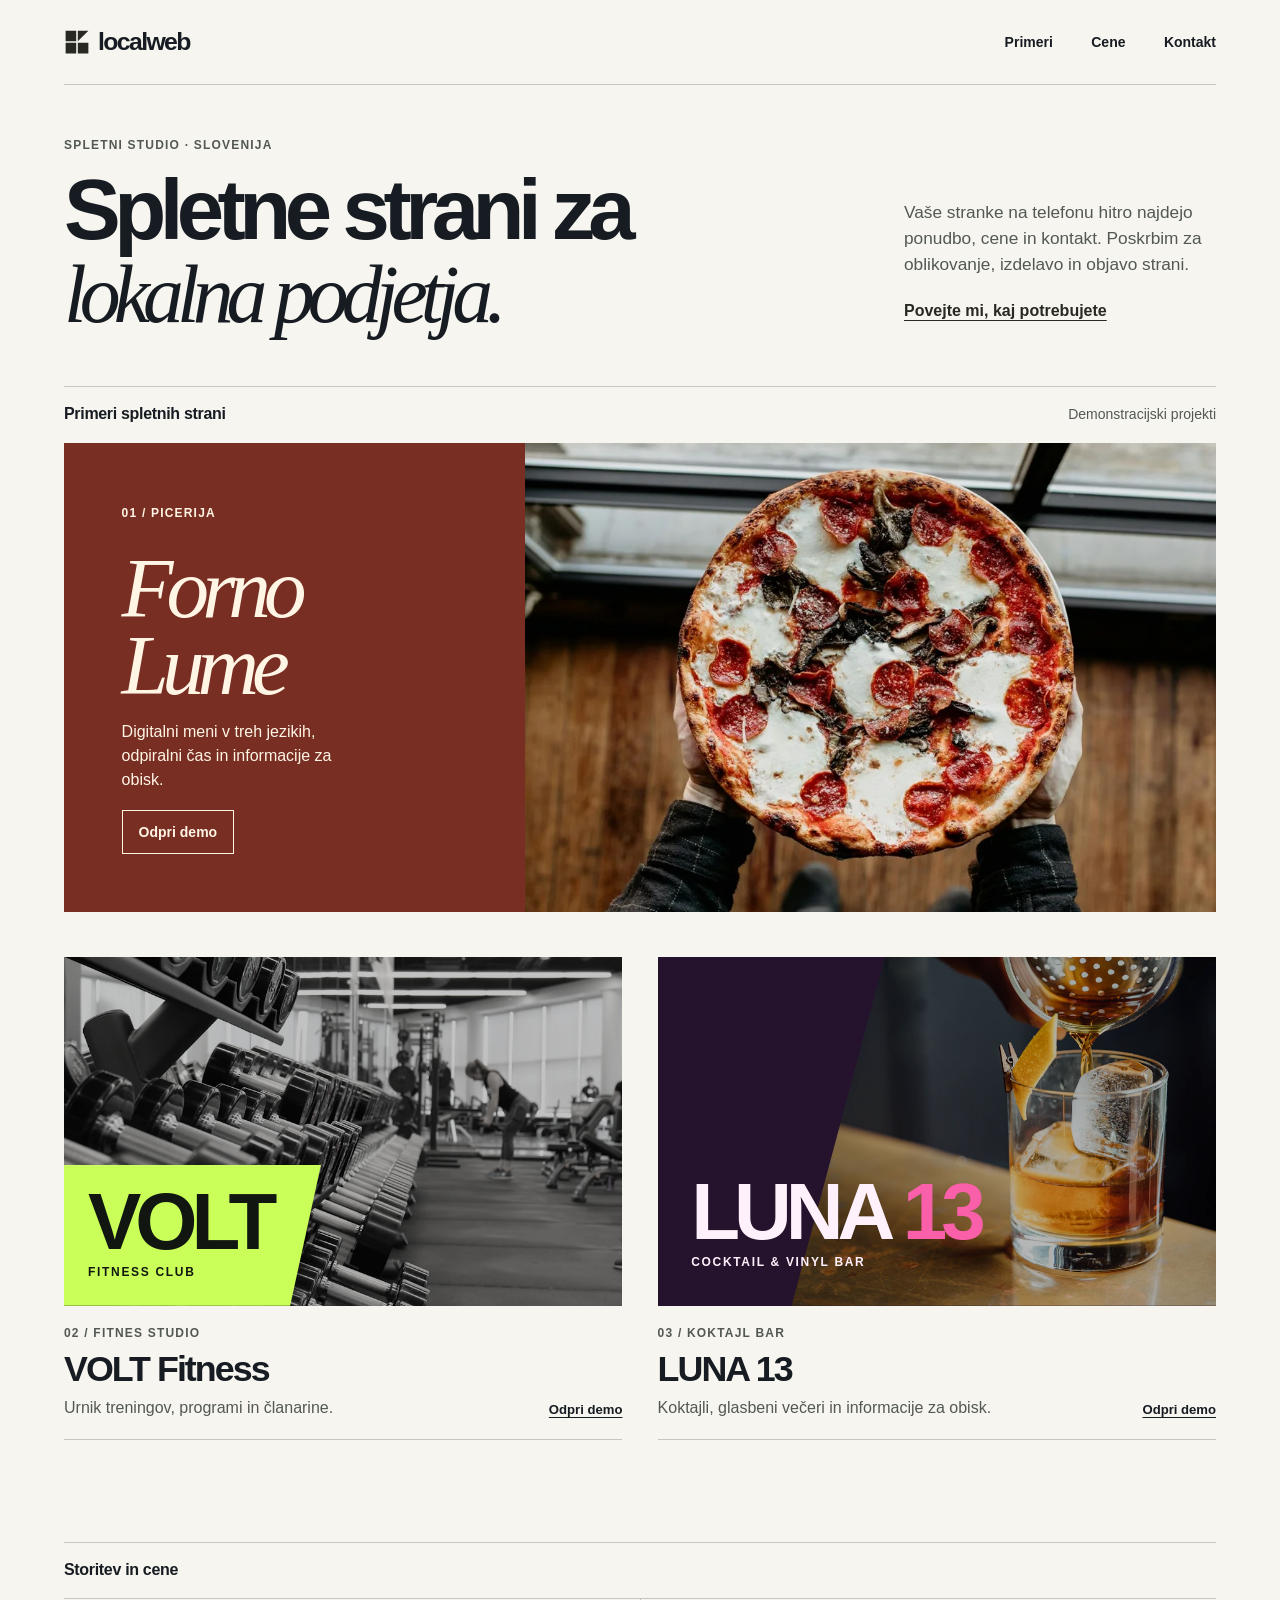
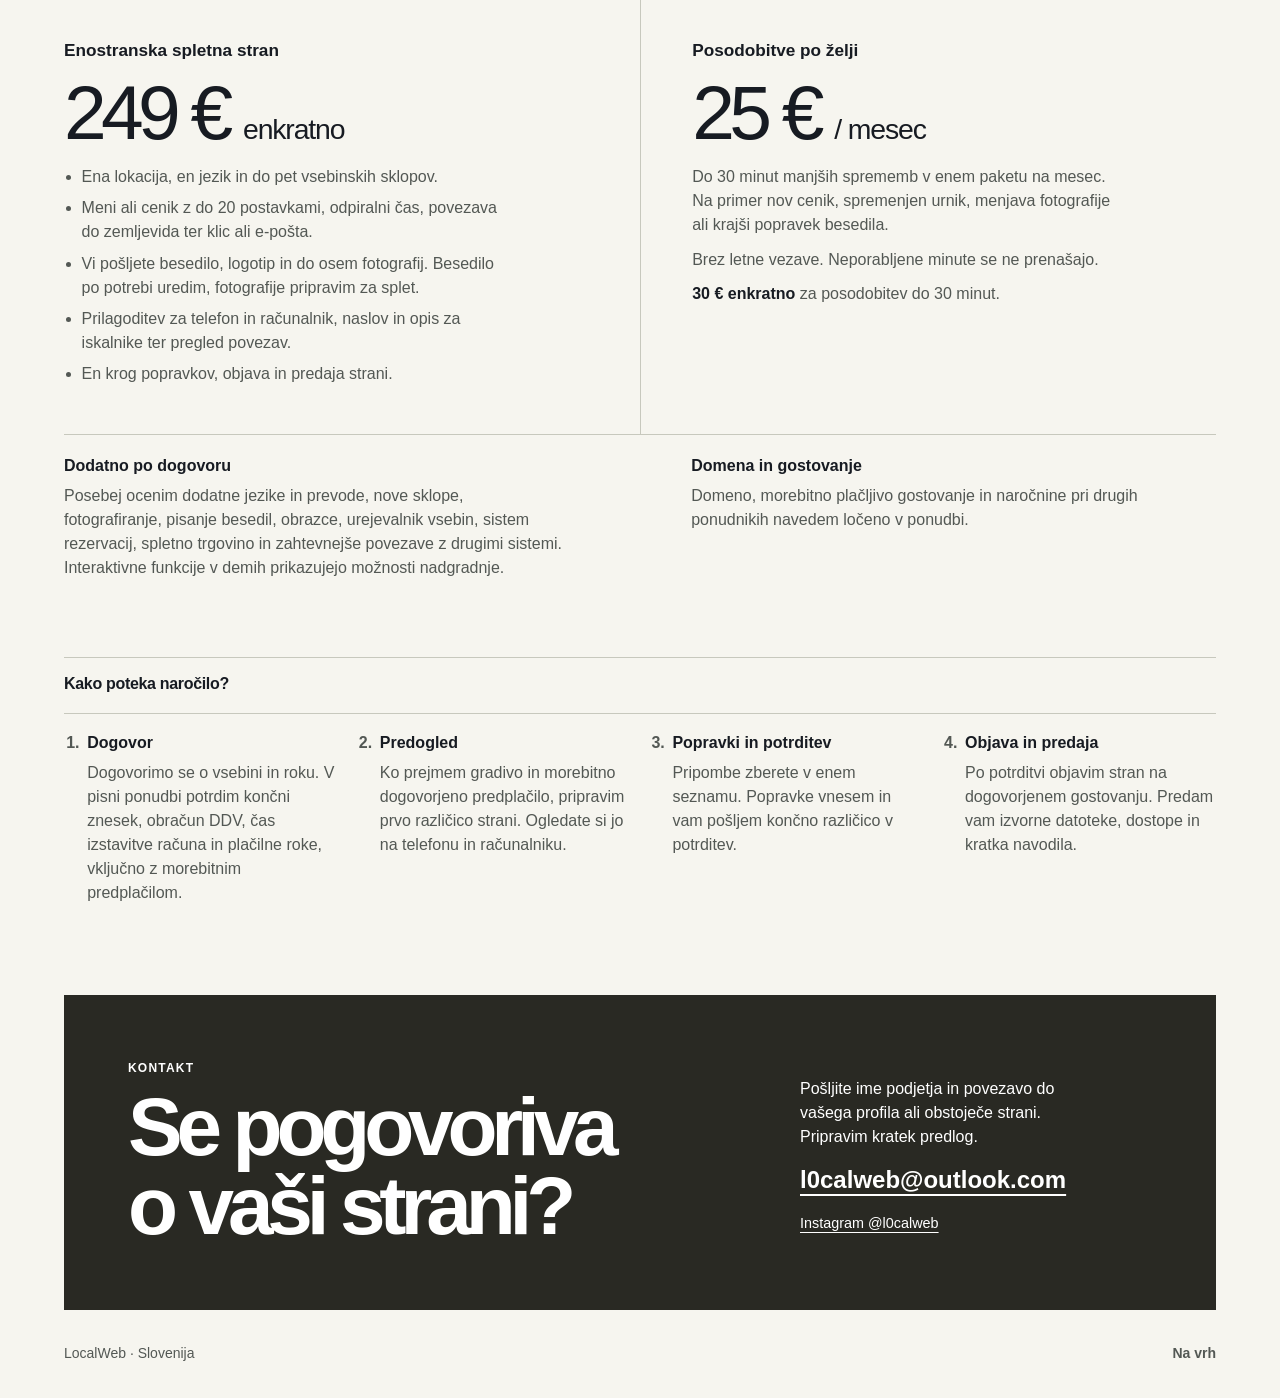
==== commit b65e09d4: "Publish redesigned LocalWeb portfolio and pricing" ====
--- a/index.html
+++ b/index.html
@@ -1,399 +1,172 @@
-<!DOCTYPE html>
+<!doctype html>
 <html lang="sl">
 <head>
-  <meta charset="UTF-8" />
-  <meta name="viewport" content="width=device-width, initial-scale=1.0" />
-  <title>Spletne strani za lokale in manjša podjetja</title>
-  <meta name="description" content="Jasne, mobilne in moderne spletne strani za lokale, restavracije, fitnes centre in manjša podjetja." />
-  <meta name="theme-color" content="#f7fafc" />
-
-  <script>
-    if ("scrollRestoration" in history) {
-      history.scrollRestoration = "manual";
-    }
-  
-    function forceTopOnNormalOpen() {
-      if (!window.location.hash) {
-        window.scrollTo(0, 0);
-        document.documentElement.scrollTop = 0;
-        document.body.scrollTop = 0;
-      }
-    }
-  
-    window.addEventListener("pageshow", forceTopOnNormalOpen);
-    window.addEventListener("load", forceTopOnNormalOpen);
-    document.addEventListener("DOMContentLoaded", forceTopOnNormalOpen);
-  </script>
-  
-  <link rel="stylesheet" href="styles.css" />
+  <meta charset="utf-8">
+  <meta name="viewport" content="width=device-width, initial-scale=1">
+  <meta name="description" content="LocalWeb izdeluje pregledne spletne strani za lokale, studie in manjša podjetja v Sloveniji. Oglejte si primere in cene.">
+  <meta name="theme-color" content="#f6f5ef">
+  <title>LocalWeb — spletne strani za lokalna podjetja</title>
+  <link rel="icon" href="assets/localweb.svg" type="image/svg+xml">
+  <link rel="stylesheet" href="styles.css">
 </head>
-
-<body>
-  <div class="page-grid" aria-hidden="true"></div>
-
-  <header class="header" id="top">
-    <a class="logo" href="#top">
-      <span>Local</span><strong>Web</strong>
+<body id="top">
+  <a class="skip" href="#main">Preskoči na vsebino</a>
+  <header class="shell masthead">
+    <a class="brand" href="#top" aria-label="LocalWeb, na vrh">
+      <img src="assets/localweb.svg" width="26" height="26" alt="">
+      <span>localweb</span>
     </a>
-
-    <button class="nav-toggle" aria-label="Odpri meni" aria-expanded="false">
-      <span></span><span></span>
-    </button>
-
-    <nav class="nav">
+    <nav aria-label="Glavna navigacija">
       <a href="#examples">Primeri</a>
-      <a href="#features">Funkcije</a>
-      <a href="#why">Zakaj stran</a>
-      <a href="#process">Proces</a>
-      <a href="#pricing">Cena</a>
-      <a class="nav-button" href="#contact">Kontakt</a>
+      <a href="#pricing">Cene</a>
+      <a href="#contact">Kontakt</a>
     </nav>
   </header>
 
-  <main>
-    <section class="hero section">
-      <div class="hero-content reveal">
-        <p class="label">Spletne strani za lokale, restavracije in manjša podjetja</p>
-        <h1>Stran, kjer gost takoj najde ponudbo, lokacijo in kontakt.</h1>
-        <p class="lead">
-          Izdelujem jasne one-page spletne strani, prilagojene telefonu. Namen je preprost: obiskovalec hitro razume ponudbo in brez iskanja naredi naslednji korak.
-        </p>
-
-        <div class="hero-actions">
-          <a class="button primary" href="#examples">Poglej primere</a>
-          <a class="button secondary" href="#contact">Pošlji povpraševanje</a>
+  <main class="shell" id="main" tabindex="-1">
+    <div class="intro">
+      <p class="eyebrow">Spletni studio · Slovenija</p>
+      <div class="intro-grid">
+        <h1>Spletne strani za <em>lokalna podjetja.</em></h1>
+        <div class="intro-detail">
+          <p>Vaše stranke na telefonu hitro najdejo ponudbo, cene in kontakt. Poskrbim za oblikovanje, izdelavo in objavo strani.</p>
+          <a class="text-link" href="#contact">Povejte mi, kaj potrebujete</a>
         </div>
       </div>
+    </div>
 
-      <aside class="decision-card reveal">
-        <div class="decision-head">
-          <span>Stran mora odgovoriti na 3 vprašanja</span>
-        </div>
-
-        <div class="decision-step">
-          <b>01</b>
-          <div>
-            <strong>Kaj ponujate?</strong>
-            <p>Meni, storitve, programi ali paketi.</p>
-          </div>
-        </div>
-
-        <div class="decision-step">
-          <b>02</b>
-          <div>
-            <strong>Kje ste?</strong>
-            <p>Naslov, zemljevid, odpiralni čas.</p>
-          </div>
-        </div>
-
-        <div class="decision-step">
-          <b>03</b>
-          <div>
-            <strong>Kako vas kontaktirati?</strong>
-            <p>Klic, email, rezervacija ali pot do lokala.</p>
-          </div>
-        </div>
-      </aside>
-    </section>
-
-    <section class="section examples" id="examples">
-      <div class="section-heading reveal">
-        <p class="label">Primeri</p>
-        <h2>Različni koncepti za različne tipe podjetij.</h2>
-        <p>
-          Primeri so demo koncepti. Podatki so izmišljeni, namen pa je pokazati, kako lahko izgleda spletna stran za pravi lokal ali storitveno podjetje.
-        </p>
+    <section id="examples" aria-labelledby="work-title">
+      <div class="section-line">
+        <h2 id="work-title">Primeri spletnih strani</h2>
+        <span>Demonstracijski projekti</span>
       </div>
 
-      <div class="cards">
-        <article class="project-card reveal">
-          <div class="project-preview screenshot-preview">
-            <img src="./assets/preview-forno-lume.webp" alt="Forno Lume website preview" />
+      <article class="feature">
+        <a class="feature-link" href="forno-lume/index.html" aria-labelledby="forno-title forno-action">
+          <div class="feature-copy">
+            <span class="project-category">01 / Picerija</span>
+            <h3 id="forno-title"><span>Forno</span> <span>Lume</span></h3>
+            <p>Digitalni meni v treh jezikih, odpiralni čas in informacije za obisk.</p>
+            <span class="feature-action" id="forno-action">Odpri demo</span>
           </div>
+          <div class="feature-image">
+            <img src="assets/forno-cover.webp" alt="" width="960" height="1197" fetchpriority="high" decoding="async">
+          </div>
+        </a>
+      </article>
 
-          <div class="project-body">
-            <span class="project-type">Pizzeria / restaurant</span>
-            <h3>Digitalni meni z jedmi, slikami, mnenji in rezervacijo.</h3>
-            <p>
-              Primerno za restavracije, pizzerije in lokale, kjer gost najprej išče ponudbo, lokacijo in odpiralni čas.
-            </p>
-
-            <div class="chips">
-              <span>3 jeziki</span>
-              <span>slike jedi</span>
-              <span>mnenja</span>
+      <div class="work-grid">
+        <article class="project">
+          <a href="volt-fitness/index.html" aria-labelledby="volt-title volt-action">
+            <div class="project-image volt" aria-hidden="true">
+              <img src="assets/volt-cover.webp" alt="" loading="lazy" decoding="async">
+              <span class="volt-type">VOLT<small>FITNESS CLUB</small></span>
             </div>
-
-            <a href="./forno-lume/index.html" target="_blank" rel="noreferrer">Odpri demo</a>
-          </div>
+            <div class="project-caption">
+              <div>
+                <span class="project-category">02 / Fitnes studio</span>
+                <h3 id="volt-title">VOLT Fitness</h3>
+                <p>Urnik treningov, programi in članarine.</p>
+              </div>
+              <span id="volt-action" class="project-action">Odpri demo</span>
+            </div>
+          </a>
         </article>
-
-        <article class="project-card reveal">
-          <div class="project-preview screenshot-preview">
-            <img src="./assets/preview-volt-fitness.webp" alt="VOLT Fitness website preview" />
-          </div>
-
-          <div class="project-body">
-            <span class="project-type">Fitness / studio</span>
-            <h3>Programi, urnik, paketi in prvi brezplačen obisk.</h3>
-            <p>
-              Primerno za fitnes centre, trenerje in storitve, kjer mora obiskovalec razumeti ponudbo in se hitro prijaviti.
-            </p>
-
-            <div class="chips">
-              <span>urnik</span>
-              <span>programi</span>
-              <span>paketi</span>
+        <article class="project">
+          <a href="luna13/index.html" aria-labelledby="luna-title luna-action">
+            <div class="project-image luna" aria-hidden="true">
+              <img src="assets/luna-cover.webp" alt="" loading="lazy" decoding="async">
+              <span class="luna-type">LUNA <b>13</b><small>COCKTAIL &amp; VINYL BAR</small></span>
             </div>
-
-            <a href="./volt-fitness/index.html" target="_blank" rel="noreferrer">Odpri demo</a>
-          </div>
-        </article>
-
-        <article class="project-card reveal">
-          <div class="project-preview screenshot-preview">
-            <img src="./assets/preview-luna13.webp" alt="LUNA 13 website preview" />
-          </div>
-
-          <div class="project-body">
-            <span class="project-type">Bar / nightlife</span>
-            <h3>Močan vizualni koncept za bar z atmosfero.</h3>
-            <p>
-              Primerno za bare, lounge lokale in večerne prostore, kjer je pomemben občutek znamke, dogodki in rezervacija mize.
-            </p>
-
-            <div class="chips">
-              <span>cocktails</span>
-              <span>agenda</span>
-              <span>booking</span>
+            <div class="project-caption">
+              <div>
+                <span class="project-category">03 / Koktajl bar</span>
+                <h3 id="luna-title">LUNA 13</h3>
+                <p>Koktajli, glasbeni večeri in informacije za obisk.</p>
+              </div>
+              <span id="luna-action" class="project-action">Odpri demo</span>
             </div>
-
-            <a href="./luna13/index.html" target="_blank" rel="noreferrer">Odpri demo</a>
-          </div>
+          </a>
         </article>
       </div>
     </section>
 
-    <section class="section features" id="features">
-      <div class="section-heading reveal">
-        <p class="label">Funkcije strani</p>
-        <h2>Najprej mobilna izkušnja, potem jasna struktura.</h2>
-        <p>
-          Večina potencialnih strank bo stran odprla na telefonu: iz Google Maps, Instagrama, sporočila ali QR kode. Zato mora biti ponudba hitro berljiva, kontakti pa vedno blizu.
-        </p>
+    <section class="pricing" id="pricing" aria-labelledby="pricing-title">
+      <div class="section-line">
+        <h2 id="pricing-title">Storitev in cene</h2>
       </div>
-
-      <div class="feature-system">
-        <article class="feature-intro reveal">
-          <span>Mobilno kot osnova</span>
-          <h3>Stran je narejena za hitro odločanje na telefonu.</h3>
-          <p>
-            Obiskovalec ne išče po desetih objavah ali slikah. V nekaj klikih pride do menija, lokacije, kontaktov ali rezervacije.
-          </p>
+      <div class="pricing-grid">
+        <article class="price">
+          <h3>Enostranska spletna stran</h3>
+          <p class="price-value">249 € <small>enkratno</small></p>
+          <ul class="price-list">
+            <li>Ena lokacija, en jezik in do pet vsebinskih sklopov.</li>
+            <li>Meni ali cenik z do 20 postavkami, odpiralni čas, povezava do zemljevida ter klic ali e-pošta.</li>
+            <li>Vi pošljete besedilo, logotip in do osem fotografij. Besedilo po potrebi uredim, fotografije pripravim za splet.</li>
+            <li>Prilagoditev za telefon in računalnik, naslov in opis za iskalnike ter pregled povezav.</li>
+            <li>En krog popravkov, objava in predaja strani.</li>
+          </ul>
         </article>
-
-        <div class="feature-groups">
-          <article class="feature-group reveal">
-            <div class="feature-icon">01</div>
-            <h3>Ponudba</h3>
-            <p>Vse, kar gost potrebuje, da razume, kaj ponujate.</p>
-            <ul>
-              <li>Meni ali seznam storitev</li>
-              <li>Cene, paketi ali programi</li>
-              <li>Slike jedi, prostora ali rezultatov</li>
-              <li>Sezonske in začasne ponudbe</li>
-            </ul>
-          </article>
-
-          <article class="feature-group reveal">
-            <div class="feature-icon">02</div>
-            <h3>Kontakt in lokacija</h3>
-            <p>Vse poti do podjetja so zbrane na enem mestu.</p>
-            <ul>
-              <li>Telefon, email ali Instagram</li>
-              <li>Google Maps lokacija</li>
-              <li>Odpiralni čas</li>
-              <li>Rezervacija ali naročilo</li>
-            </ul>
-          </article>
-
-          <article class="feature-group reveal">
-            <div class="feature-icon">03</div>
-            <h3>Zaupanje in jeziki</h3>
-            <p>Stran mora biti razumljiva tudi turistom in novim obiskovalcem.</p>
-            <ul>
-              <li>Slovenščina, angleščina, italijanščina</li>
-              <li>Mnenja in ocene</li>
-              <li>Kratek opis lokala ali storitve</li>
-              <li>Jasna vizualna predstavitev</li>
-            </ul>
-          </article>
-
-          <article class="feature-group reveal">
-            <div class="feature-icon">04</div>
-            <h3>Nadgradnje po dogovoru</h3>
-            <p>Funkcije se prilagodijo tipu podjetja, ne obratno.</p>
-            <ul>
-              <li>QR povezava do menija</li>
-              <li>Posebne akcije ali dogodki</li>
-              <li>Osnovni SEO</li>
-              <li>Druge funkcije po potrebi</li>
-            </ul>
-          </article>
+        <article class="price">
+          <h3>Posodobitve po želji</h3>
+          <p class="price-value">25 € <small>/ mesec</small></p>
+          <p>Do 30 minut manjših sprememb v enem paketu na mesec. Na primer nov cenik, spremenjen urnik, menjava fotografije ali krajši popravek besedila.</p>
+          <p>Brez letne vezave. Neporabljene minute se ne prenašajo.</p>
+          <p class="one-off"><strong>30 € enkratno</strong> za posodobitev do 30 minut.</p>
+        </article>
+      </div>
+      <div class="offer-notes">
+        <div>
+          <h3>Dodatno po dogovoru</h3>
+          <p>Posebej ocenim dodatne jezike in prevode, nove sklope, fotografiranje, pisanje besedil, obrazce, urejevalnik vsebin, sistem rezervacij, spletno trgovino in zahtevnejše povezave z drugimi sistemi. Interaktivne funkcije v demih prikazujejo možnosti nadgradnje.</p>
+        </div>
+        <div>
+          <h3>Domena in gostovanje</h3>
+          <p>Domeno, morebitno plačljivo gostovanje in naročnine pri drugih ponudnikih navedem ločeno v ponudbi.</p>
         </div>
       </div>
     </section>
 
-    <section class="section why" id="why">
-      <div class="section-heading reveal">
-        <p class="label">Zakaj sploh imeti spletno stran?</p>
-        <h2>V sezoni pozornost gosta traja kratko. Dobra stran mu olajša odločitev.</h2>
-        <p>
-          Ko ima obiskovalec pred sabo več lokalov, pogosto izbere tistega, kjer najhitreje razume ponudbo. Jasna stran z menijem, slikami in kontaktom zmanjša dvom in poveča možnost, da iz zanimanja nastane obisk, naročilo ali rezervacija.
-        </p>
+    <section class="process" aria-labelledby="process-title">
+      <div class="section-line">
+        <h2 id="process-title">Kako poteka naročilo?</h2>
       </div>
-
-      <div class="why-layout">
-        <article class="why-main reveal">
-          <span>Glavna ideja</span>
-          <h3>Stran mora odgovoriti na vprašanja, ki jih gost že ima.</h3>
-          <p>
-            Kaj lahko naročim? Kako izgleda hrana? Kakšne so cene? Kje je lokal? Je odprto? Lahko rezerviram? Bolj kot so odgovori jasni, lažje se gost odloči.
-          </p>
-        </article>
-
-        <div class="why-points">
-          <article class="reveal">
-            <strong>01</strong>
-            <h3>Meni pred obiskom</h3>
-            <p>Če gost vidi meni in slike hrane že prej, si lažje predstavlja obisk. Pogosto že vnaprej ve, kaj bi naročil.</p>
-          </article>
-
-          <article class="reveal">
-            <strong>02</strong>
-            <h3>Manj odvisnosti od tiskanih menijev</h3>
-            <p>Na spletni strani se lahko jedi, cene, sezonske ponudbe in začasne spremembe posodobijo hitreje kot pri tiskanem meniju.</p>
-          </article>
-
-          <article class="reveal">
-            <strong>03</strong>
-            <h3>Boljša odločitev za turista</h3>
-            <p>Turisti pogosto primerjajo več možnosti na telefonu. Stran v več jezikih z jasnim menijem in zemljevidom pomaga zadržati njihovo pozornost.</p>
-          </article>
-
-          <article class="reveal">
-            <strong>04</strong>
-            <h3>Jasen naslednji korak</h3>
-            <p>Namesto da gost išče številko, naslov ali Instagram, ima takoj gumbe za klic, pot, rezervacijo ali naročilo.</p>
-          </article>
-        </div>
-      </div>
+      <ol class="process-list">
+        <li>
+          <h3>Dogovor</h3>
+          <p>Dogovorimo se o vsebini in roku. V pisni ponudbi potrdim končni znesek, obračun DDV, čas izstavitve računa in plačilne roke, vključno z morebitnim predplačilom.</p>
+        </li>
+        <li>
+          <h3>Predogled</h3>
+          <p>Ko prejmem gradivo in morebitno dogovorjeno predplačilo, pripravim prvo različico strani. Ogledate si jo na telefonu in računalniku.</p>
+        </li>
+        <li>
+          <h3>Popravki in potrditev</h3>
+          <p>Pripombe zberete v enem seznamu. Popravke vnesem in vam pošljem končno različico v potrditev.</p>
+        </li>
+        <li>
+          <h3>Objava in predaja</h3>
+          <p>Po potrditvi objavim stran na dogovorjenem gostovanju. Predam vam izvorne datoteke, dostope in kratka navodila.</p>
+        </li>
+      </ol>
     </section>
 
-    <section class="section compare reveal">
+    <section class="contact" id="contact" aria-labelledby="contact-title">
       <div>
-        <p class="label">Google Maps + spletna stran</p>
-        <h2>Spletna stran ne nadomesti Google Maps. Dopolni ga.</h2>
+        <p class="eyebrow">Kontakt</p>
+        <h2 id="contact-title">Se pogovoriva<br>o vaši strani?</h2>
       </div>
-      <p>
-        Google Maps pokaže osnovne podatke. Spletna stran pa predstavi ponudbo, slike, mnenja, jezike, zgodbo lokala in jasen poziv: pokliči, rezerviraj ali pridi.
-      </p>
-    </section>
-
-    <section class="section process" id="process">
-      <div class="section-heading reveal">
-        <p class="label">Proces</p>
-        <h2>Preprost potek od ideje do objave.</h2>
-      </div>
-
-      <div class="timeline">
-        <div class="reveal">
-          <strong>1</strong>
-          <h3>Podatki</h3>
-          <p>Pošljete ime, lokacijo, urnik, ponudbo, slike in kontakt.</p>
-        </div>
-
-        <div class="reveal">
-          <strong>2</strong>
-          <h3>Osnutek</h3>
-          <p>Pripravim prvo verzijo strani z dizajnom, besedili in strukturo.</p>
-        </div>
-
-        <div class="reveal">
-          <strong>3</strong>
-          <h3>Popravki</h3>
-          <p>Skupaj uredimo detajle: slike, cene, jezik, gumbe in vsebino.</p>
-        </div>
-
-        <div class="reveal">
-          <strong>4</strong>
-          <h3>Objava</h3>
-          <p>Stran objavimo in jo povežemo z Instagramom ali Google Maps.</p>
-        </div>
-      </div>
-    </section>
-
-    <section class="section pricing" id="pricing">
-      <div class="section-heading reveal">
-        <p class="label">Cena</p>
-        <h2>Enostaven začetek:</h2>
-      </div>
-
-      <div class="pricing-grid pricing-two">
-        <article class="featured reveal">
-          <span>Izdelava strani</span>
-          <h3>od 199€</h3>
-          <p>One-page spletna stran z jasno predstavitvijo, ponudbo, lokacijo, kontaktom in mobilno verzijo.</p>
-          <ul>
-            <li>osnovna struktura strani</li>
-            <li>meni ali storitve</li>
-            <li>kontakt in zemljevid</li>
-            <li>mobilna prilagoditev</li>
-          </ul>
-        </article>
-
-        <article class="reveal">
-          <span>Vzdrževanje</span>
-          <h3>25€/mes</h3>
-          <p>Za manjše sprotne spremembe po objavi strani.</p>
-          <ul>
-            <li>menjava menija ali cen</li>
-            <li>posodobitev slik</li>
-            <li>sprememba urnika</li>
-            <li>manjši popravki besedil</li>
-          </ul>
-        </article>
-      </div>
-
-      <p class="note reveal">Končna cena je odvisna od obsega, jezikov, slik in dodatnih funkcij.</p>
-    </section>
-
-    <section class="section contact" id="contact">
-      <div class="contact-box reveal">
-        <p class="label">Kontakt</p>
-        <h2>Želite podobno stran za svoj lokal?</h2>
-        <p>Pošljite ime podjetja, trenutno povezavo do Google Maps ali Instagrama in pripravim kratek predlog.</p>
-
-        <div class="contact-actions">
-          <a class="button primary" href="https://www.instagram.com/l0calweb/" target="_blank" rel="noreferrer">Instagram</a>
-          <a class="button secondary" href="mailto:l0calweb@outlook.com">E-mail</a>
-        </div>
+      <div class="contact-detail">
+        <p>Pošljite ime podjetja in povezavo do vašega profila ali obstoječe strani. Pripravim kratek predlog.</p>
+        <a class="email-link" href="mailto:l0calweb@outlook.com">l0calweb@outlook.com</a>
+        <a class="instagram" href="https://www.instagram.com/l0calweb/">Instagram @l0calweb</a>
       </div>
     </section>
   </main>
 
-  <footer class="footer section">
-    <a class="logo" href="#top">
-      <span>Local</span><strong>Web</strong>
-    </a>
-    <p>
-      Kontakt:
-      <a href="mailto:l0calweb@outlook.com">l0calweb@outlook.com</a>
-      · Instagram:
-      <a href="https://www.instagram.com/l0calweb/" target="_blank" rel="noreferrer">@l0calweb</a>
-    </p>
+  <footer class="shell footer">
+    <span>LocalWeb · Slovenija</span>
+    <a href="#top">Na vrh</a>
   </footer>
-
-  <script src="script.js"></script>
 </body>
 </html>
--- a/styles.css
+++ b/styles.css
@@ -1,120 +1,249 @@
-:root{--bg:#f7fafc;--surface:#fff;--surface-2:#eef4f8;--text:#17202a;--muted:#64717f;--line:#dbe5ec;--blue:#2563eb;--cyan:#06b6d4;--green:#10b981;--shadow:0 20px 60px rgba(22,36,50,.08);--max:1160px;--page:min(calc(100% - 40px),var(--max))}*{box-sizing:border-box}html{scroll-behavior:smooth;overflow-x:hidden}body{margin:0;color:var(--text);background:radial-gradient(circle at 15% 0%,rgba(37,99,235,.10),transparent 32%),radial-gradient(circle at 90% 6%,rgba(6,182,212,.12),transparent 28%),linear-gradient(180deg,#f9fcff 0%,var(--bg) 48%,#f3f7fa 100%);font-family:Inter,ui-sans-serif,system-ui,-apple-system,BlinkMacSystemFont,"Segoe UI",sans-serif;overflow-x:hidden}body.menu-open{overflow:hidden}a{color:inherit;text-decoration:none}button{font:inherit}.page-grid{position:fixed;inset:0;z-index:-2;opacity:.34;pointer-events:none;background-image:linear-gradient(var(--line) 1px,transparent 1px),linear-gradient(90deg,var(--line) 1px,transparent 1px);background-size:54px 54px;mask-image:linear-gradient(180deg,#000,transparent 78%)}.section{width:var(--page);margin-inline:auto}.header{position:fixed;z-index:50;top:16px;left:50%;width:var(--page);transform:translateX(-50%);display:grid;grid-template-columns:auto 1fr;gap:20px;align-items:center;padding:12px 14px;border:1px solid rgba(219,229,236,.9);border-radius:18px;background:rgba(255,255,255,.80);backdrop-filter:blur(18px);box-shadow:0 10px 35px rgba(22,36,50,.08)}.logo{display:inline-flex;align-items:center;gap:5px;font-size:1.05rem;font-weight:800;letter-spacing:-.02em}.logo span{color:var(--blue)}.logo strong{color:var(--text)}.nav{justify-self:end;display:flex;align-items:center;gap:4px}.nav a{padding:10px 10px;border-radius:11px;color:var(--muted);font-size:.9rem;font-weight:650;transition:.18s ease}.nav a:hover{color:var(--text);background:var(--surface-2)}.nav .nav-button{color:#fff;background:var(--blue)}.nav-toggle{display:none}.hero{min-height:90svh;display:grid;grid-template-columns:minmax(0,1fr) 370px;gap:30px;align-items:center;padding:126px 0 46px}.label{margin:0 0 14px;color:var(--blue);font-size:.77rem;font-weight:800;letter-spacing:.12em;text-transform:uppercase}h1,h2,h3,p{margin-top:0}h1{max-width:780px;margin-bottom:20px;font-size:clamp(2.25rem,4.1vw,4.25rem);line-height:1.05;letter-spacing:-.052em}h2{max-width:800px;margin-bottom:16px;font-size:clamp(1.9rem,3vw,3rem);line-height:1.08;letter-spacing:-.04em}h3{margin-bottom:10px;font-size:1.2rem;line-height:1.18;letter-spacing:-.025em}p{color:var(--muted);line-height:1.68}.lead{max-width:660px;font-size:1.08rem}.hero-actions,.contact-actions{display:flex;flex-wrap:wrap;gap:12px;margin-top:26px}.button{min-height:48px;display:inline-flex;align-items:center;justify-content:center;padding:0 18px;border-radius:12px;font-weight:750;transition:.18s ease}.button:hover{transform:translateY(-2px)}.primary{color:#fff;background:linear-gradient(135deg,var(--blue),var(--cyan));box-shadow:0 16px 34px rgba(37,99,235,.18)}.secondary{color:var(--text);border:1px solid var(--line);background:rgba(255,255,255,.82)}.decision-card{overflow:hidden;border:1px solid var(--line);border-radius:22px;background:rgba(255,255,255,.84);box-shadow:var(--shadow)}.decision-head{padding:18px 20px;border-bottom:1px solid var(--line);background:linear-gradient(135deg,rgba(37,99,235,.08),rgba(6,182,212,.08))}.decision-head span{color:var(--text);font-weight:780}.decision-step{display:grid;grid-template-columns:48px 1fr;gap:14px;padding:20px;border-bottom:1px solid var(--line)}.decision-step:last-child{border-bottom:0}.decision-step b,.why-points strong,.timeline strong{display:grid;place-items:center;width:36px;height:36px;border-radius:10px;color:#fff;background:var(--blue);font-size:.86rem}.decision-step strong{display:block;margin-bottom:4px}.decision-step p{margin:0;font-size:.94rem}.quick-intent{display:grid;grid-template-columns:repeat(3,1fr);margin-bottom:44px;overflow:hidden;border:1px solid var(--line);border-radius:22px;background:rgba(255,255,255,.78);box-shadow:var(--shadow)}.quick-intent div{padding:22px;border-right:1px solid var(--line)}.quick-intent div:last-child{border-right:0}.quick-intent span{display:block;margin-bottom:7px;color:var(--blue);font-size:.78rem;font-weight:800;letter-spacing:.08em;text-transform:uppercase}.quick-intent strong{font-size:1.05rem}.examples,.features,.why,.process,.pricing,.contact{padding:74px 0}.section-heading{max-width:870px;margin-bottom:28px}.section-heading p{max-width:780px}.cards{display:grid;gap:18px}.project-card{display:grid;grid-template-columns:360px minmax(0,1fr);overflow:hidden;border:1px solid var(--line);border-radius:24px;background:rgba(255,255,255,.84);box-shadow:var(--shadow);transition:transform .18s ease,box-shadow .18s ease}.project-card:hover{transform:translateY(-3px);box-shadow:0 26px 70px rgba(22,36,50,.12)}.project-preview{min-height:300px;position:relative;padding:22px;color:#fff;background:#111}.mini-window{display:flex;gap:7px;margin-bottom:84px}.mini-window span{width:10px;height:10px;border-radius:50%;background:rgba(255,255,255,.78)}.project-preview p{color:rgba(255,255,255,.74);font-size:.83rem;font-weight:700;letter-spacing:.08em;text-transform:uppercase}.project-preview h3{position:absolute;left:22px;right:22px;bottom:22px;color:#fff;font-size:2.1rem}.pizzeria{background:linear-gradient(135deg,rgba(214,67,37,.9),rgba(27,21,16,.92)),repeating-linear-gradient(90deg,rgba(255,255,255,.15) 0 1px,transparent 1px 34px)}.fitness{background:radial-gradient(circle at 80% 15%,rgba(183,255,42,.36),transparent 28%),linear-gradient(135deg,#0b0d10,#1b2430)}.bar{background:radial-gradient(circle at 85% 10%,rgba(255,62,165,.38),transparent 30%),linear-gradient(135deg,#09070f,#251235)}.project-body{padding:clamp(24px,4vw,38px)}.project-type,.pricing-grid article>span{display:block;margin-bottom:12px;color:var(--blue);font-size:.78rem;font-weight:800;letter-spacing:.10em;text-transform:uppercase}.project-body h3{max-width:640px;font-size:clamp(1.45rem,2.4vw,2.15rem)}.chips{display:flex;flex-wrap:wrap;gap:8px;margin:20px 0}.chips span{padding:7px 10px;border:1px solid var(--line);border-radius:999px;color:var(--muted);background:#fff;font-size:.85rem;font-weight:650}.project-body a{display:inline-flex;align-items:center;min-height:44px;padding:0 15px;border-radius:11px;color:#fff;background:var(--text);font-weight:750}.bubble-field{min-height:430px;display:flex;flex-wrap:wrap;align-content:center;align-items:center;justify-content:center;gap:14px;padding:clamp(22px,4vw,42px);border:1px solid var(--line);border-radius:28px;background:radial-gradient(circle at 18% 20%,rgba(37,99,235,.11),transparent 32%),radial-gradient(circle at 85% 70%,rgba(6,182,212,.12),transparent 32%),rgba(255,255,255,.72);box-shadow:var(--shadow)}.bubble{display:inline-flex;flex-direction:column;justify-content:center;min-height:70px;padding:16px 20px;border:1px solid rgba(37,99,235,.16);border-radius:999px;color:var(--text);background:rgba(255,255,255,.86);box-shadow:0 14px 34px rgba(22,36,50,.07);font-weight:760;text-align:center;animation:floatSoft 5.5s ease-in-out infinite}.bubble:nth-child(2n){animation-delay:-1.8s}.bubble:nth-child(3n){animation-delay:-3.2s}.bubble small{margin-top:3px;color:var(--muted);font-weight:620}.bubble.big{min-height:104px;padding-inline:28px;font-size:1.05rem}.bubble.wide{padding-inline:34px}.bubble.accent{color:#fff;background:linear-gradient(135deg,var(--blue),var(--cyan));border-color:transparent}.muted-bubble{background:var(--surface-2)}@keyframes floatSoft{0%,100%{transform:translateY(0)}50%{transform:translateY(-7px)}}.why-layout{display:grid;grid-template-columns:.82fr 1.18fr;gap:18px}.why-main,.why-points article,.timeline div,.pricing-grid article{padding:22px;border:1px solid var(--line);border-radius:20px;background:rgba(255,255,255,.80);box-shadow:0 14px 42px rgba(22,36,50,.06)}.why-main{display:flex;flex-direction:column;justify-content:center;min-height:360px;background:radial-gradient(circle at 100% 0,rgba(37,99,235,.12),transparent 32%),rgba(255,255,255,.84)}.why-main span{display:block;margin-bottom:14px;color:var(--blue);font-size:.78rem;font-weight:800;letter-spacing:.10em;text-transform:uppercase}.why-main h3{font-size:clamp(1.55rem,2.7vw,2.45rem)}.why-points{display:grid;grid-template-columns:repeat(2,1fr);gap:14px}.why-points strong,.timeline strong{margin-bottom:20px}.compare{display:grid;grid-template-columns:.95fr 1.05fr;gap:28px;align-items:end;padding:36px;border:1px solid var(--line);border-radius:24px;background:radial-gradient(circle at 100% 0,rgba(6,182,212,.16),transparent 28%),rgba(255,255,255,.78);box-shadow:var(--shadow)}.timeline{display:grid;grid-template-columns:repeat(4,1fr);gap:14px}.pricing-grid{display:grid;grid-template-columns:repeat(3,1fr);gap:18px}.pricing-grid article{min-height:240px}.pricing-grid h3{color:var(--text);font-size:2.2rem}.pricing-grid .featured{border-color:rgba(37,99,235,.34);background:radial-gradient(circle at 100% 0,rgba(37,99,235,.13),transparent 30%),rgba(255,255,255,.9)}.note{margin-top:14px;font-size:.95rem}.contact-box{padding:clamp(28px,5vw,46px);border:1px solid var(--line);border-radius:24px;background:radial-gradient(circle at 100% 0,rgba(16,185,129,.13),transparent 30%),rgba(255,255,255,.84);box-shadow:var(--shadow)}.contact-box p{max-width:680px}.footer{display:flex;justify-content:space-between;gap:20px;padding:28px 0 40px;border-top:1px solid var(--line)}.footer p{margin:0;max-width:580px;text-align:right;font-size:.94rem}.reveal{opacity:0;transform:translateY(16px);transition:opacity .55s ease,transform .55s ease}.reveal.visible{opacity:1;transform:translateY(0)}@media(max-width:1060px){.nav a{padding:10px 8px;font-size:.84rem}}@media(max-width:980px){.header{grid-template-columns:1fr auto}.nav-toggle{display:grid;place-items:center;width:44px;height:44px;border:1px solid var(--line);border-radius:12px;background:#fff;cursor:pointer}.nav-toggle span{display:block;width:18px;height:2px;margin:3px 0;background:var(--text);transition:.18s ease}.nav-toggle[aria-expanded=true] span:first-child{transform:translateY(4px) rotate(45deg)}.nav-toggle[aria-expanded=true] span:last-child{transform:translateY(-4px) rotate(-45deg)}.nav{position:fixed;top:76px;left:0;right:0;width:var(--page);margin:0 auto;display:none;flex-direction:column;align-items:stretch;padding:10px;border:1px solid var(--line);border-radius:18px;background:rgba(255,255,255,.96);box-shadow:var(--shadow)}.nav.open{display:flex}.nav a{padding:14px;font-size:.95rem}.hero,.project-card,.why-layout,.compare,.timeline,.pricing-grid{grid-template-columns:1fr}.hero{min-height:auto;padding-top:126px}.quick-intent{grid-template-columns:1fr}.quick-intent div{border-right:0;border-bottom:1px solid var(--line)}.quick-intent div:last-child{border-bottom:0}.why-points{grid-template-columns:1fr}}@media(max-width:640px){:root{--page:min(calc(100% - 24px),var(--max))}.header{top:10px;border-radius:16px}h1{font-size:clamp(2.1rem,10vw,3.45rem)}h2{font-size:clamp(1.85rem,8.6vw,2.8rem)}.lead{font-size:1rem}.hero-actions .button,.contact-actions .button{width:100%}.examples,.features,.why,.process,.pricing,.contact{padding:62px 0}.project-preview{min-height:250px}.bubble-field{min-height:auto;justify-content:flex-start;padding:18px}.bubble,.bubble.big,.bubble.wide{width:100%;min-height:auto;border-radius:18px;padding:15px 16px;animation:none}.compare{padding:24px}.footer{flex-direction:column}.footer p{text-align:left}}@media(prefers-reduced-motion:reduce){*,*::before,*::after{scroll-behavior:auto!important;animation:none!important;transition:none!important}}
-
-
-/* Structured version updates */
-.label{width:fit-content;padding:8px 11px;border:1px solid rgba(37,99,235,.18);border-radius:999px;background:rgba(37,99,235,.07);font-size:.95rem;font-weight:900;letter-spacing:.11em;line-height:1.25}.section-heading .label,.compare .label,.contact-box .label{margin-bottom:18px;font-size:1rem}h1{font-size:clamp(2.1rem,3.8vw,4rem);line-height:1.08;letter-spacing:-.045em}h2{color:#202832;font-size:clamp(1.55rem,2.35vw,2.45rem);font-style:italic;font-weight:720;line-height:1.16;letter-spacing:-.025em}h3{color:#202832;font-size:1.12rem;letter-spacing:-.015em}.decision-head span{color:var(--blue);font-weight:850}.project-body h3{font-size:clamp(1.35rem,2vw,1.9rem)}.bubble-field{display:none}.feature-system{display:grid;grid-template-columns:330px 1fr;gap:18px;align-items:start}.feature-intro,.feature-group{padding:22px;border:1px solid var(--line);border-radius:20px;background:rgba(255,255,255,.82);box-shadow:0 14px 42px rgba(22,36,50,.06)}.feature-intro{position:sticky;top:106px;background:radial-gradient(circle at 100% 0,rgba(37,99,235,.12),transparent 32%),rgba(255,255,255,.86)}.feature-intro span{display:block;margin-bottom:14px;color:var(--blue);font-size:.84rem;font-weight:850;letter-spacing:.10em;text-transform:uppercase}.feature-intro h3{font-size:clamp(1.35rem,2vw,1.9rem)}.feature-groups{display:grid;grid-template-columns:repeat(2,1fr);gap:14px}.feature-group{display:grid;grid-template-columns:48px 1fr;gap:14px}.feature-icon{display:grid;place-items:center;width:40px;height:40px;border-radius:12px;color:#fff;background:linear-gradient(135deg,var(--blue),var(--cyan));font-size:.86rem;font-weight:850}.feature-group h3,.feature-group p,.feature-group ul{grid-column:2}.feature-group h3{margin-bottom:4px}.feature-group p{margin-bottom:12px}.feature-group ul,.pricing-grid ul{margin:0;padding-left:18px;color:var(--muted);line-height:1.8}.pricing-grid.pricing-two{grid-template-columns:1.2fr .8fr}.pricing-grid h3{font-size:clamp(2rem,3vw,3rem);font-style:normal;font-weight:820}.footer a:not(.logo){color:var(--blue);font-weight:720}@media(max-width:980px){.feature-system,.pricing-grid.pricing-two{grid-template-columns:1fr}.feature-intro{position:static}.feature-groups{grid-template-columns:1fr}}@media(max-width:640px){.label{font-size:.78rem;border-radius:14px;line-height:1.35}h1{font-size:clamp(2rem,9.5vw,3.25rem)}h2{font-size:clamp(1.55rem,7vw,2.35rem)}.feature-group{grid-template-columns:1fr}.feature-icon,.feature-group h3,.feature-group p,.feature-group ul{grid-column:auto}}
-
-
-
-
-/* Unified responsive live preview frames */
-.project-card {
-  grid-template-columns: minmax(360px, 460px) minmax(0, 1fr);
-}
-
-.project-preview.live-preview {
-  position: relative;
-  min-height: 0;
+:root {
+  color-scheme: light;
+  --paper: #f6f5ef;
+  --ink: #171b22;
+  --muted: #535854;
+  --line: #c7c8bd;
+  --charcoal: #292923;
+  --red: #792e24;
+  --gutter: clamp(1.125rem, 5vw, 5rem);
+  font: 16px/1.5 Arial, Helvetica, sans-serif;
+}
+
+*, *::before, *::after { box-sizing: border-box; }
+html { scroll-padding-top: 1.25rem; }
+body { margin: 0; background: var(--paper); color: var(--ink); }
+img { display: block; max-width: 100%; }
+h1, h2, h3, p { margin: 0; }
+a { color: inherit; }
+a:focus-visible { outline: 2px solid var(--charcoal); outline-offset: 5px; }
+.shell { max-width: 94rem; margin: 0 auto; padding-inline: var(--gutter); }
+
+.skip {
+  position: absolute;
+  width: 1px;
+  height: 1px;
+  margin: -1px;
   padding: 0;
+  clip-path: inset(50%);
   overflow: hidden;
-  border-right: 1px solid var(--line);
-  background:
-    linear-gradient(180deg, rgba(255,255,255,.96), rgba(238,244,248,.96));
-  color: var(--text);
-}
-
-.preview-toolbar {
-  height: 38px;
+  white-space: nowrap;
+}
+
+.skip:focus {
+  z-index: 1;
+  top: .75rem;
+  left: 1rem;
+  margin: 0;
+  width: auto;
+  height: auto;
+  padding: .65rem 1rem;
+  clip-path: none;
+  background: var(--paper);
+}
+
+.masthead, .footer {
   display: flex;
+  justify-content: space-between;
   align-items: center;
-  gap: 7px;
-  padding: 0 13px;
-  border-bottom: 1px solid var(--line);
-  background: rgba(255,255,255,.94);
-}
-
-.preview-toolbar span {
-  width: 9px;
-  height: 9px;
-  flex: 0 0 auto;
-  border-radius: 50%;
-  background: #cfd8e3;
-}
-
-.preview-toolbar span:first-child {
-  background: #ff6b6b;
-}
-
-.preview-toolbar span:nth-child(2) {
-  background: #ffd166;
-}
-
-.preview-toolbar span:nth-child(3) {
-  background: #06d6a0;
-}
-
-.preview-toolbar small {
-  min-width: 0;
-  margin-left: 8px;
-  overflow: hidden;
-  color: var(--muted);
-  font-size: .78rem;
+}
+
+.masthead { min-height: 5.25rem; gap: 1.25rem; }
+.brand {
+  display: inline-flex;
+  align-items: center;
+  gap: .5rem;
+  font-size: 1.55rem;
+  font-weight: 750;
+  letter-spacing: -.065em;
+  text-decoration: none;
+  white-space: nowrap;
+}
+
+.masthead nav { display: flex; gap: clamp(.6rem, 3vw, 2.65rem); align-items: center; }
+.masthead nav a, .footer a {
+  display: inline-flex;
+  min-height: 2.75rem;
+  align-items: center;
+  gap: .25rem;
+  font-size: .875rem;
   font-weight: 700;
-  text-overflow: ellipsis;
-  white-space: nowrap;
-}
-
-.preview-canvas {
-  --preview-height: 294px;
-  --preview-scale: .36;
-  --preview-offset: 0px;
-  position: relative;
-  height: var(--preview-height);
-  overflow: hidden;
-  background: #eaf1f6;
-}
-
-/*
-  The iframe is kept as a fixed desktop viewport and scaled by JS to the card width.
-  This avoids the mobile layout inside the iframe fighting with the card layout.
-*/
-.preview-canvas iframe {
-  width: 1280px;
-  height: 980px;
-  border: 0;
-  transform: translateY(var(--preview-offset)) scale(var(--preview-scale));
-  transform-origin: top left;
-  pointer-events: none;
-  background: white;
-}
-
-.preview-open {
+  text-decoration: none;
+}
+
+.masthead a:hover, .footer a:hover { text-decoration: underline; text-underline-offset: .25em; }
+
+.intro { border-top: 1px solid var(--line); padding-block: clamp(2rem, 4vw, 4rem) clamp(2.1rem, 4vw, 3.75rem); }
+.eyebrow, .project-category {
+  font-size: .75rem;
+  font-weight: 700;
+  letter-spacing: .1em;
+  text-transform: uppercase;
+}
+.intro .eyebrow { color: var(--muted); margin-bottom: .85rem; }
+.intro-grid { display: grid; grid-template-columns: 1fr minmax(13rem, 19.5rem); gap: clamp(1.5rem, 5vw, 5rem); align-items: end; }
+.intro h1 {
+  max-width: 13ch;
+  font-size: clamp(3.4rem, 6.65vw, 7.1rem);
+  font-weight: 700;
+  line-height: .98;
+  letter-spacing: -.077em;
+}
+
+.intro h1 em { font: italic .96em/.98 Georgia, serif; letter-spacing: -.085em; }
+.intro-detail { padding-bottom: .12rem; }
+.intro-detail p { color: var(--muted); font-size: clamp(1rem, 1.35vw, 1.22rem); line-height: 1.5; }
+.text-link { display: inline-flex; align-items: center; min-height: 2.75rem; margin-top: .7rem; color: var(--charcoal); font-weight: 700; text-underline-offset: .25em; }
+.text-link:hover { text-decoration-thickness: 2px; }
+
+.section-line {
+  display: flex;
+  gap: 1rem;
+  justify-content: space-between;
+  align-items: baseline;
+  border-top: 1px solid var(--line);
+  padding-block: .9rem 1.05rem;
+}
+.section-line h2 { font-size: 1rem; letter-spacing: -.02em; }
+.section-line span { color: var(--muted); font-size: .875rem; }
+
+.feature-link { display: grid; grid-template-columns: 2fr 3fr; background: var(--red); color: #fff5e5; text-decoration: none; }
+.feature-copy { padding: clamp(1.5rem, 4.5vw, 4.5rem); }
+.feature h3 {
+  font: italic clamp(3.35rem, 6.65vw, 7.2rem)/.91 Georgia, serif;
+  letter-spacing: -.082em;
+  margin: clamp(1rem, 2vw, 2.1rem) 0 .95rem;
+}
+.feature h3 span { display: block; }
+.feature-copy p { max-width: 27ch; }
+.feature-action { display: inline-flex; align-items: center; gap: 1.25rem; min-height: 2.75rem; padding: .45rem 1rem; margin-top: 1.15rem; border: 1px solid currentColor; font-size: .875rem; font-weight: 700; }
+.feature-image, .project-image { overflow: hidden; }
+.feature-image { position: relative; min-height: 100%; background: #b56135; }
+.feature-image img { position: absolute; width: 100%; height: 100%; object-fit: cover; object-position: 48% 49%; }
+.feature-link:hover .feature-action { background: #fff5e5; color: var(--red); }
+
+.work-grid { display: grid; grid-template-columns: 1fr 1fr; gap: clamp(1rem, 2.75vw, 2.75rem); margin-top: clamp(1.25rem, 3.5vw, 3.2rem); }
+.project a { display: block; text-decoration: none; }
+.project-image { position: relative; aspect-ratio: 16/10; }
+.project-image img { width: 100%; height: 100%; object-fit: cover; }
+.volt { background: #17201a; }
+.volt img { filter: grayscale(90%) brightness(.76); object-position: center 58%; }
+.volt-type, .luna-type {
   position: absolute;
-  inset: 0;
-  z-index: 3;
-}
-
-.project-card:hover .preview-canvas iframe {
-  filter: saturate(1.06) contrast(1.02);
-}
-
-@media (max-width: 980px) {
-  .project-card {
-    grid-template-columns: 1fr;
-  }
-
-  .project-preview.live-preview {
-    border-right: 0;
-    border-bottom: 1px solid var(--line);
-  }
-
-  .preview-toolbar {
-    height: 36px;
-  }
-}
-
-@media (max-width: 640px) {
-  .preview-toolbar small {
-    font-size: .72rem;
-  }
-}
+  font-size: clamp(2.35rem, 6.25vw, 6.25rem);
+  font-weight: 900;
+  letter-spacing: -.075em;
+  line-height: .8;
+}
+.volt-type {
+  bottom: 0;
+  left: 0;
+  padding: .32em .62em .32em .3em;
+  color: #111710;
+  background: #caff59;
+  clip-path: polygon(0 0, 100% 0, 88% 100%, 0 100%);
+}
+.volt-type small, .luna-type small {
+  display: block;
+  font-size: .15em;
+  letter-spacing: .14em;
+  line-height: 1.35;
+  margin-top: .8em;
+}
+.luna { background: #25132d; }
+.luna img {
+  position: absolute;
+  width: 76%;
+  right: 0;
+  object-position: 60% 53%;
+  filter: brightness(.72);
+  clip-path: polygon(22% 0, 100% 0, 100% 100%, 0 100%);
+}
+.luna-type { bottom: .45em; left: .42em; color: #fff1fc; }
+.luna-type b { color: #fa60a9; }
+.project-caption { display: flex; justify-content: space-between; align-items: center; gap: .65rem; padding: .9rem 0 1.2rem; border-bottom: 1px solid var(--line); }
+.project-category { color: inherit; }
+.project-caption .project-category { color: var(--muted); }
+.project-caption h3 { font-size: clamp(1.45rem, 2.8vw, 2.35rem); line-height: 1.15; letter-spacing: -.055em; margin: .3rem 0 .35rem; }
+.project-caption p { color: var(--muted); }
+.project-action { flex-shrink: 0; align-self: end; font-size: .82rem; font-weight: 700; text-decoration: underline; text-underline-offset: .24em; }
+.project a:hover .project-action { text-decoration-thickness: 2px; }
+
+.pricing { margin-top: clamp(3.5rem, 8vw, 7.25rem); }
+.process { margin-top: clamp(2.5rem, 6vw, 5rem); }
+.pricing-grid { display: grid; grid-template-columns: 1fr 1fr; border-block: 1px solid var(--line); }
+.price { padding: clamp(1.25rem, 3vw, 2.5rem) clamp(1.25rem, 4vw, 4rem) clamp(1.5rem, 4vw, 3rem) 0; }
+.price + .price { border-left: 1px solid var(--line); padding-left: clamp(1.25rem, 4vw, 4rem); padding-right: 0; }
+.price h3 { font-size: 1.075rem; }
+.price-value { font-size: clamp(2.8rem, 6vw, 5.2rem); line-height: 1; letter-spacing: -.075em; margin: .65rem 0 .9rem; }
+.price-value small { font-size: .37em; letter-spacing: -.04em; }
+.price p:not(.price-value), .price-list { color: var(--muted); max-width: 49ch; }
+.price p + p:not(.price-value) { margin-top: .65rem; }
+.price-list { margin: 0; padding-inline-start: 1.1rem; }
+.price-list li + li { margin-top: .45rem; }
+.price .one-off strong { color: var(--ink); }
+
+.offer-notes {
+  display: grid;
+  grid-template-columns: 1fr 1fr;
+  gap: 1rem clamp(2.5rem, 8vw, 8rem);
+  padding-top: 1.2rem;
+}
+.offer-notes h3, .process-list h3 { font-size: 1rem; }
+.offer-notes p, .process-list p { color: var(--muted); margin-top: .35rem; }
+.offer-notes p { max-width: 56ch; }
+
+.process-list {
+  display: grid;
+  grid-template-columns: repeat(4, minmax(0, 1fr));
+  gap: 1.25rem clamp(1rem, 3vw, 2.5rem);
+  margin: 0;
+  padding: 1.1rem 0 0 1.25rem;
+  border-top: 1px solid var(--line);
+}
+.process-list li { padding-inline-start: .2rem; }
+.process-list li::marker { color: var(--muted); font-weight: 700; }
+.process-list p { max-width: 36ch; }
+
+.contact {
+  margin-top: clamp(3rem, 7vw, 6rem);
+  padding: clamp(1.5rem, 5vw, 4.25rem);
+  display: grid;
+  grid-template-columns: 1fr minmax(12rem, 22rem);
+  gap: 1.35rem;
+  align-items: end;
+  color: #fff;
+  background: var(--charcoal);
+}
+.contact h2 { font-size: clamp(2.65rem, 6.4vw, 6rem); letter-spacing: -.075em; line-height: .97; margin-top: .65rem; }
+.contact-detail p { max-width: 33ch; }
+.email-link, .instagram { display: flex; gap: .4rem; align-items: center; min-height: 2.75rem; width: fit-content; max-width: 100%; text-underline-offset: .25em; }
+.email-link { margin-top: .55rem; font-size: clamp(1rem, 2.3vw, 1.5rem); font-weight: 700; overflow-wrap: anywhere; }
+.instagram { font-size: .9rem; }
+.contact a:focus-visible { outline-color: white; }
+.footer { min-height: 5.5rem; color: var(--muted); font-size: .875rem; }
+
+@media (max-width: 720px) {
+  .masthead { min-height: 4.25rem; }
+  .intro-grid, .contact { grid-template-columns: 1fr; }
+  .intro h1 { font-size: clamp(2.75rem, 10vw, 4.4rem); }
+  .intro-detail { max-width: 32rem; }
+  .process-list { grid-template-columns: repeat(2, minmax(0, 1fr)); }
+}
+
+@media (max-width: 530px) {
+  .brand { font-size: 1.35rem; gap: .35rem; }
+  .brand img { width: 20px; height: 20px; }
+  .masthead { gap: .4rem; }
+  .masthead nav { gap: clamp(.35rem, 2.5vw, .9rem); }
+  .masthead nav a { font-size: .8rem; }
+  .section-line { gap: .5rem; align-items: start; }
+  .section-line span { text-align: right; font-size: .8rem; }
+  .feature-link { grid-template-columns: 1fr; }
+  .feature h3 span { display: inline; }
+  .feature-image { aspect-ratio: 16/9; }
+  .feature-copy p { max-width: 32ch; }
+  .work-grid, .pricing-grid, .offer-notes, .process-list { grid-template-columns: 1fr; }
+  .price, .price + .price { padding: 1.2rem 0; }
+  .price + .price { border-left: 0; border-top: 1px solid var(--line); }
+}
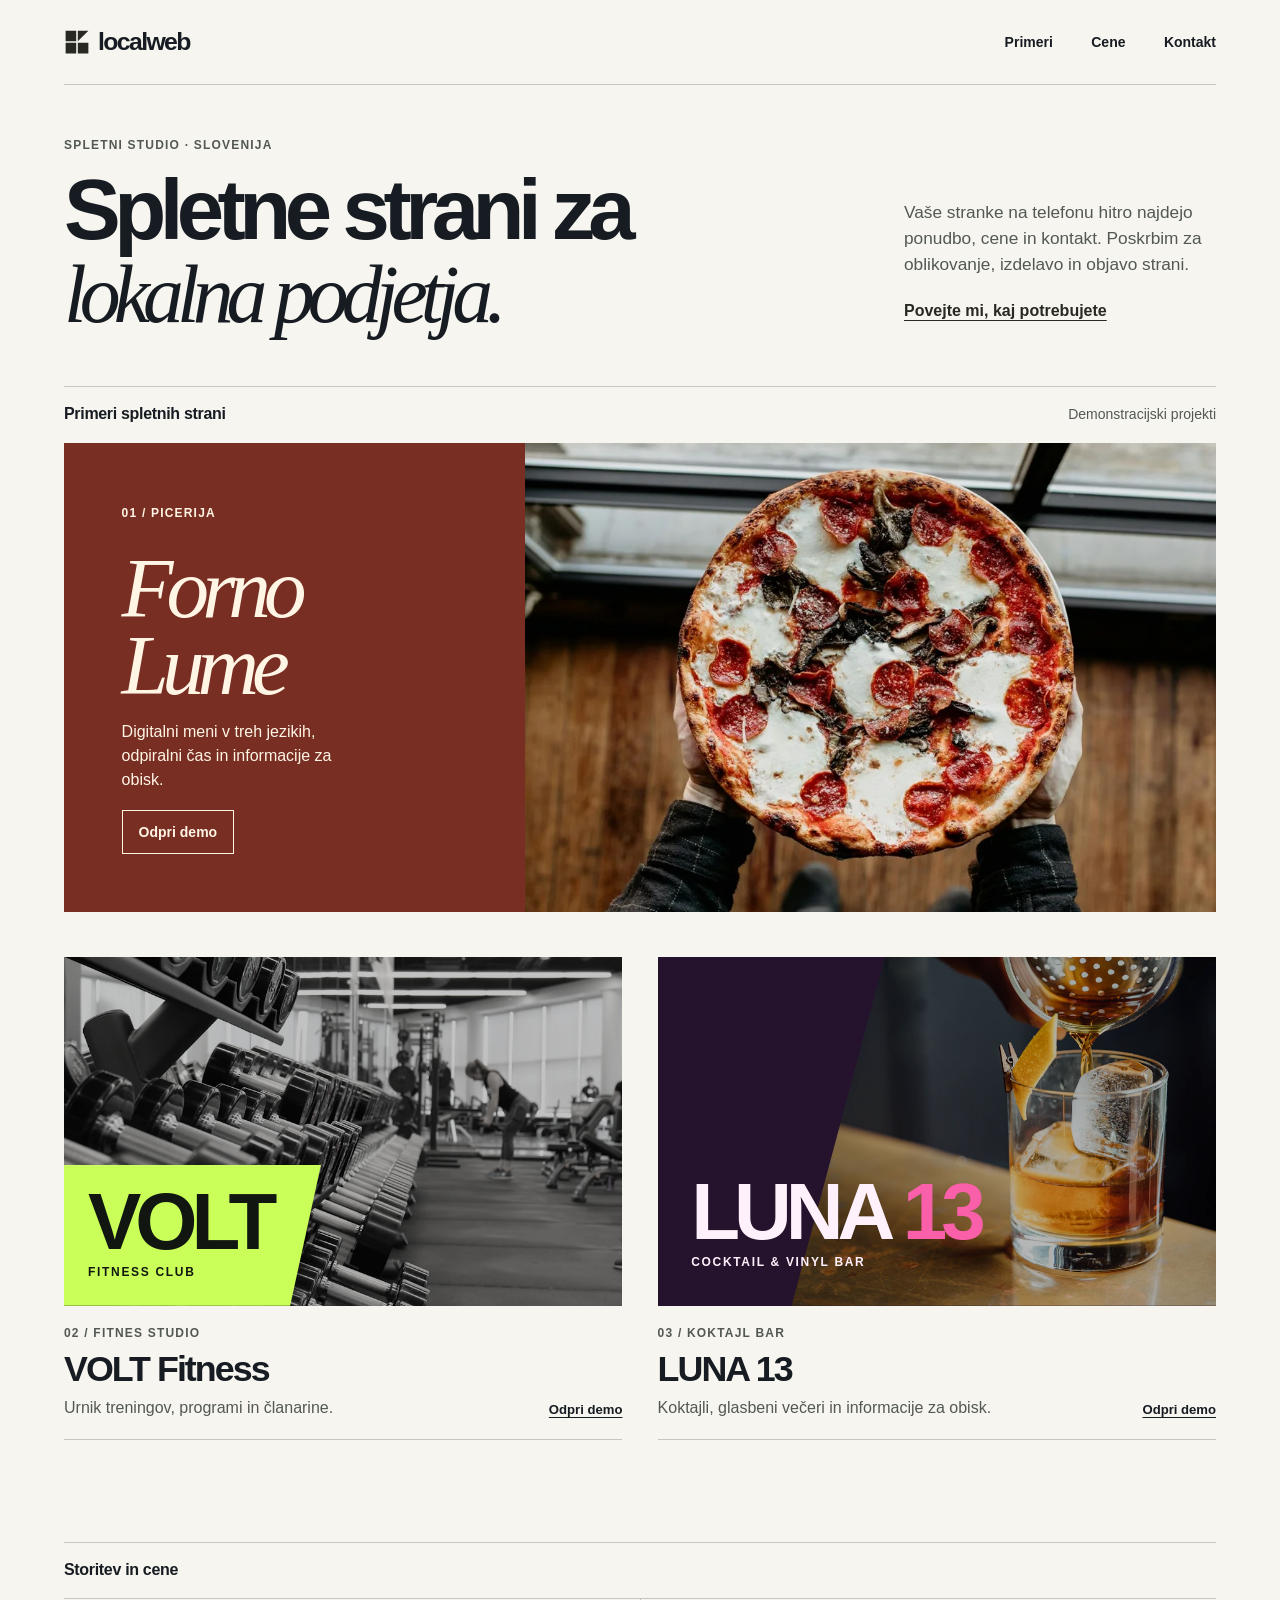
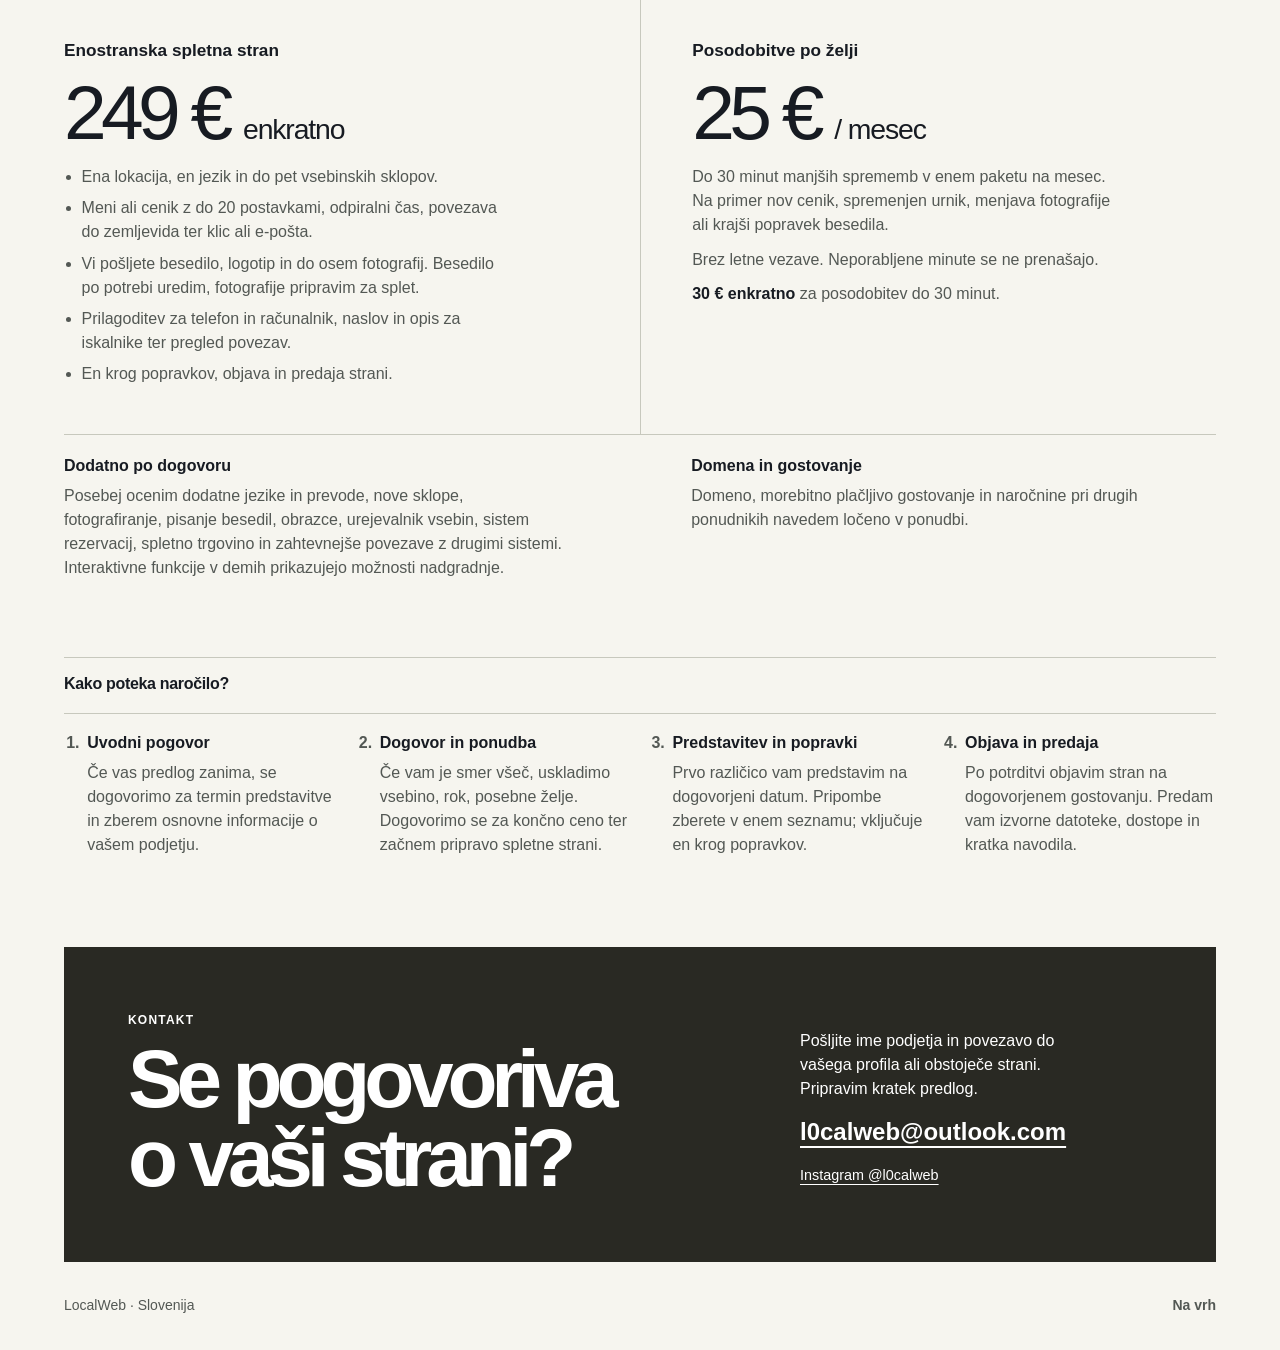
==== commit 9c81bce6: "Align order steps with preview workflow" ====
--- a/index.html
+++ b/index.html
@@ -133,16 +133,16 @@
       </div>
       <ol class="process-list">
         <li>
-          <h3>Dogovor</h3>
-          <p>Dogovorimo se o vsebini in roku. V pisni ponudbi potrdim končni znesek, obračun DDV, čas izstavitve računa in plačilne roke, vključno z morebitnim predplačilom.</p>
+          <h3>Uvodni pogovor</h3>
+          <p>Če vas predlog zanima, se dogovorimo za termin predstavitve in zberem osnovne informacije o vašem podjetju.</p>
         </li>
         <li>
-          <h3>Predogled</h3>
-          <p>Ko prejmem gradivo in morebitno dogovorjeno predplačilo, pripravim prvo različico strani. Ogledate si jo na telefonu in računalniku.</p>
+          <h3>Dogovor in ponudba</h3>
+          <p>Če vam je smer všeč, uskladimo vsebino, rok, posebne želje. Dogovorimo se za končno ceno ter začnem pripravo spletne strani.</p>
         </li>
         <li>
-          <h3>Popravki in potrditev</h3>
-          <p>Pripombe zberete v enem seznamu. Popravke vnesem in vam pošljem končno različico v potrditev.</p>
+          <h3>Predstavitev in popravki</h3>
+          <p>Prvo različico vam predstavim na dogovorjeni datum. Pripombe zberete v enem seznamu; vključuje en krog popravkov.</p>
         </li>
         <li>
           <h3>Objava in predaja</h3>
